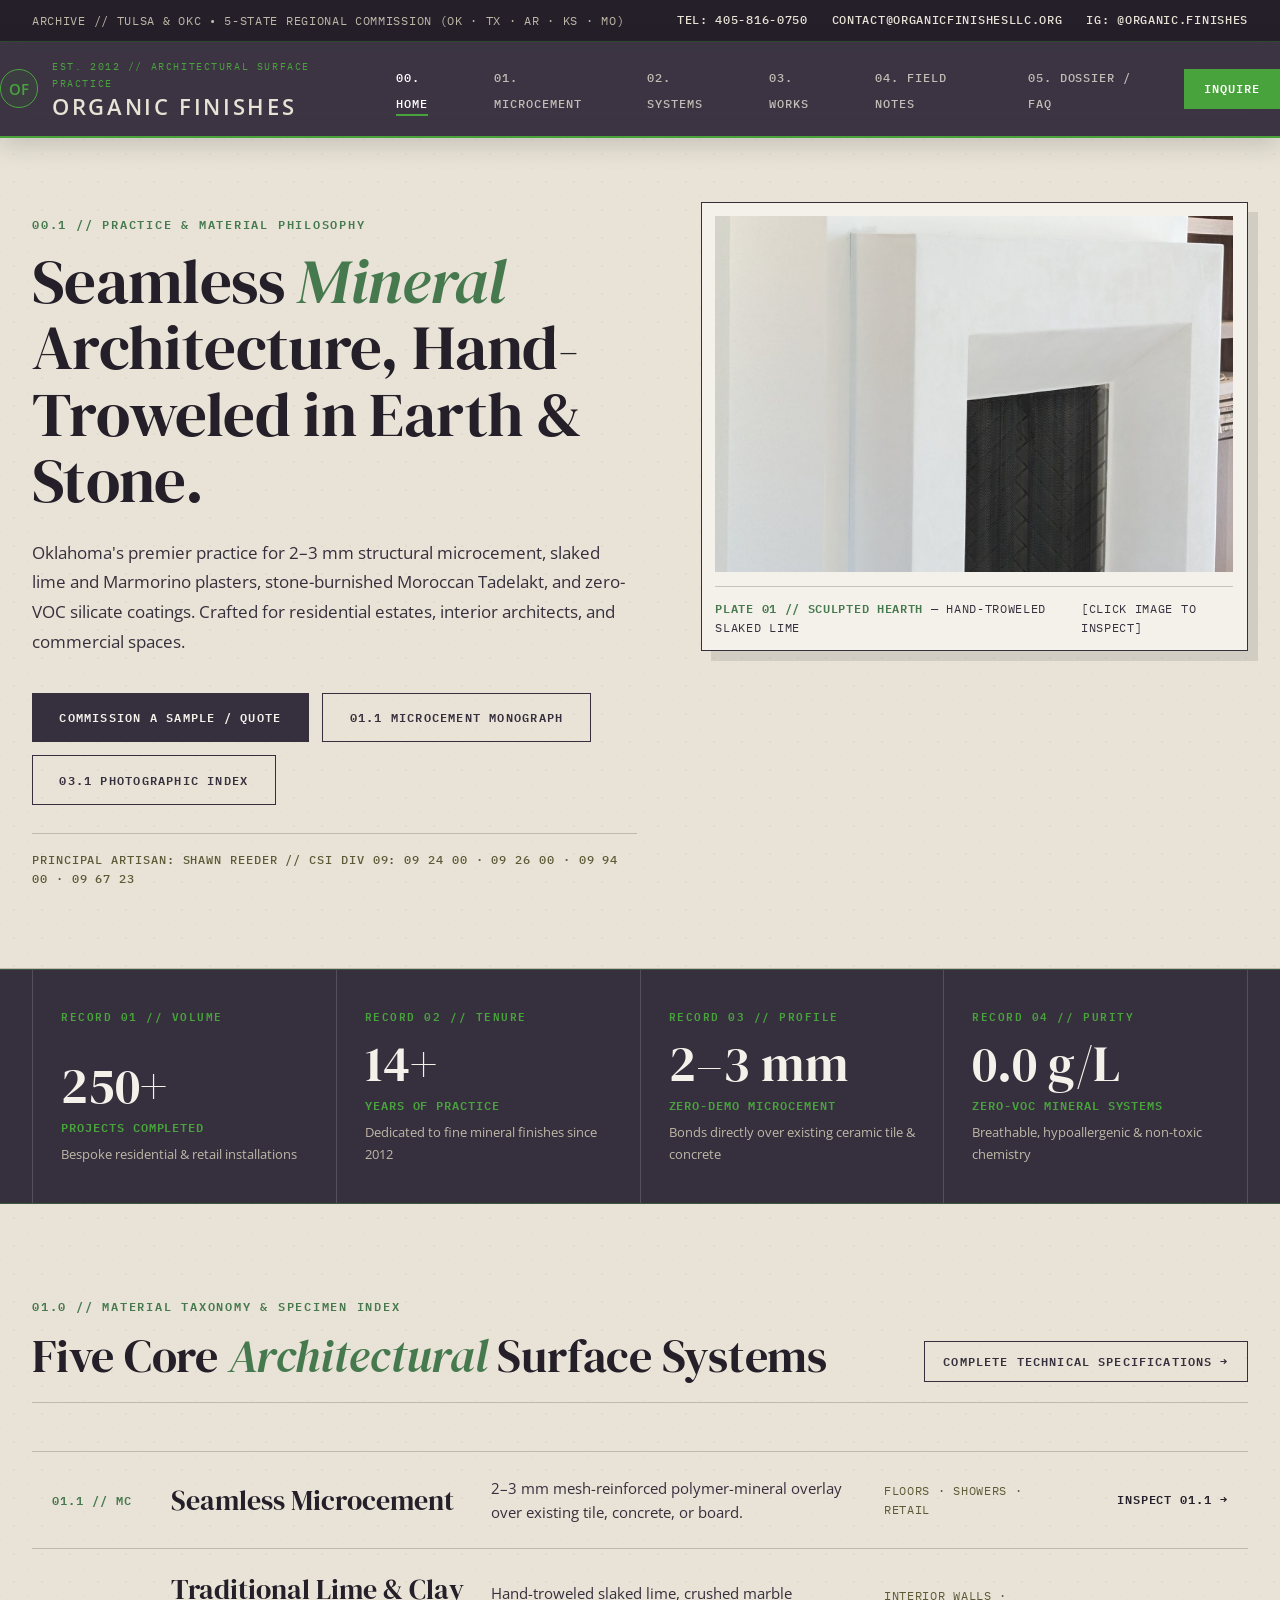
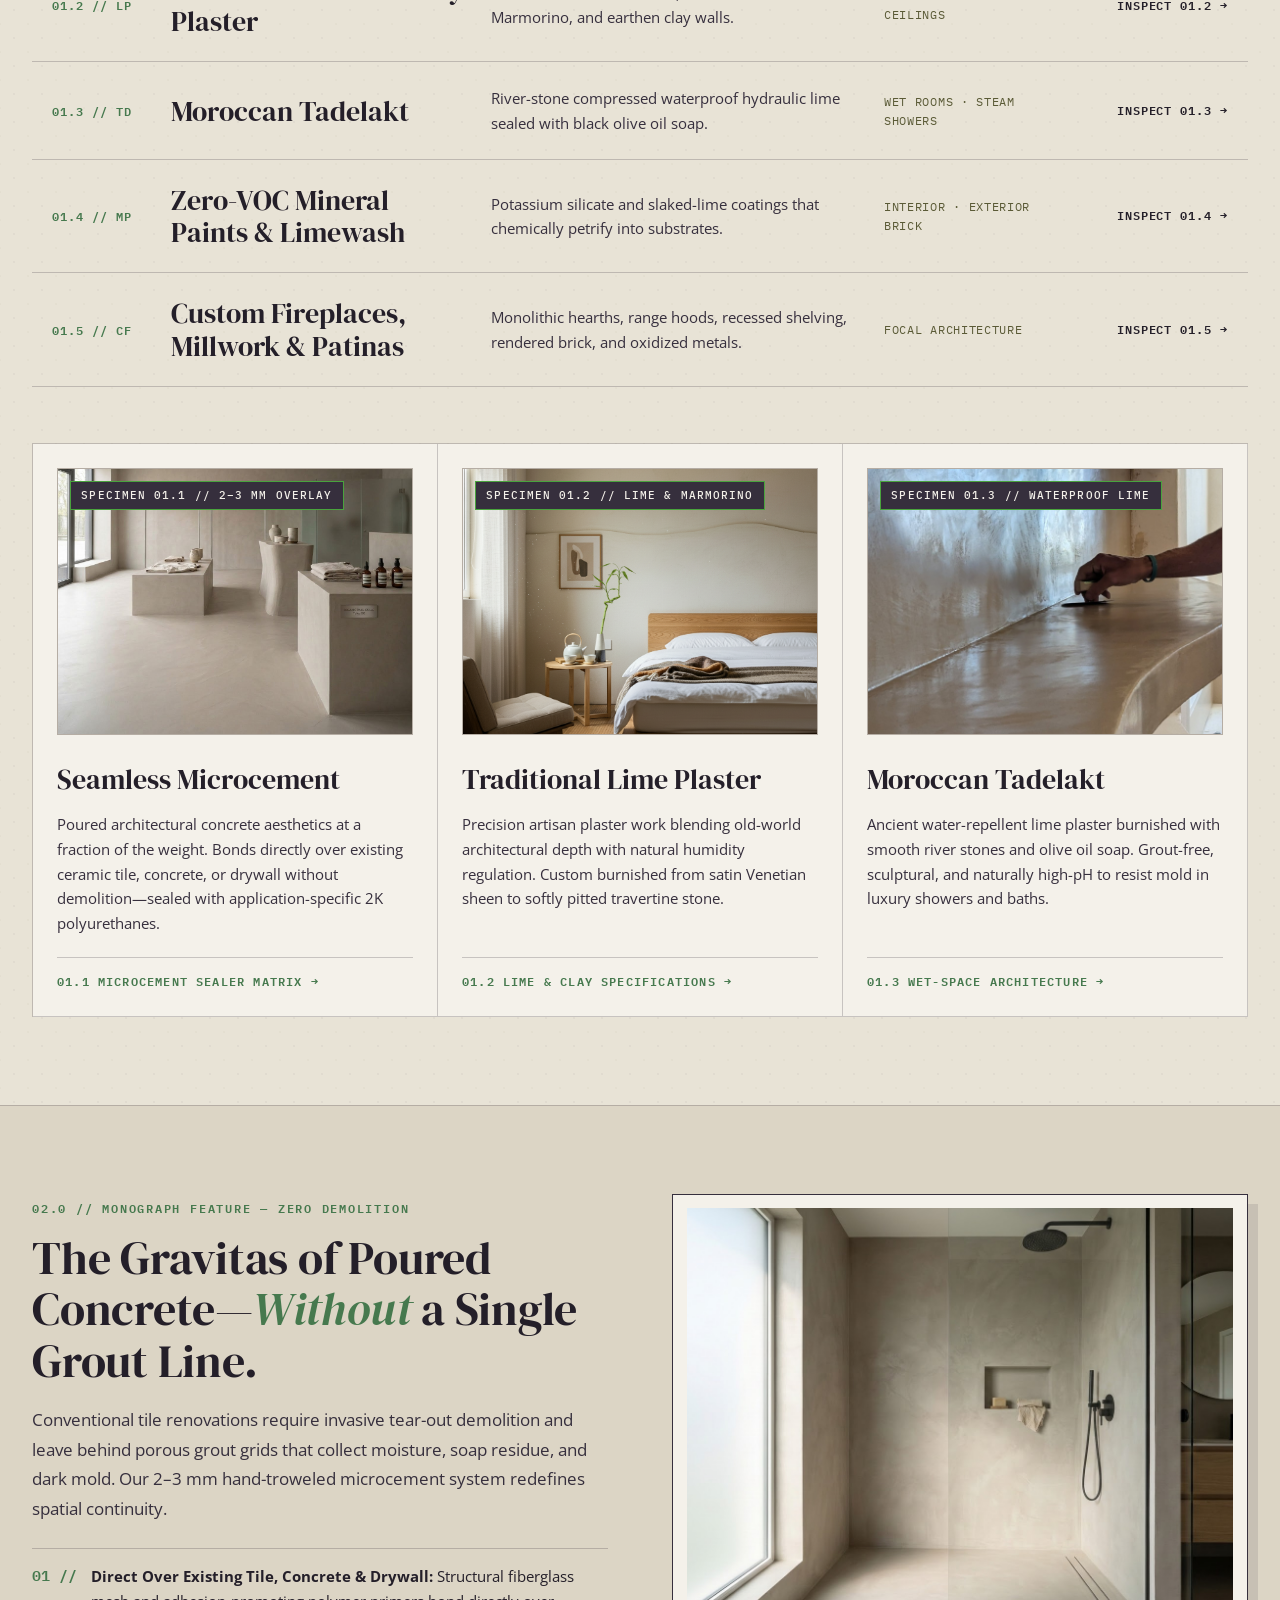
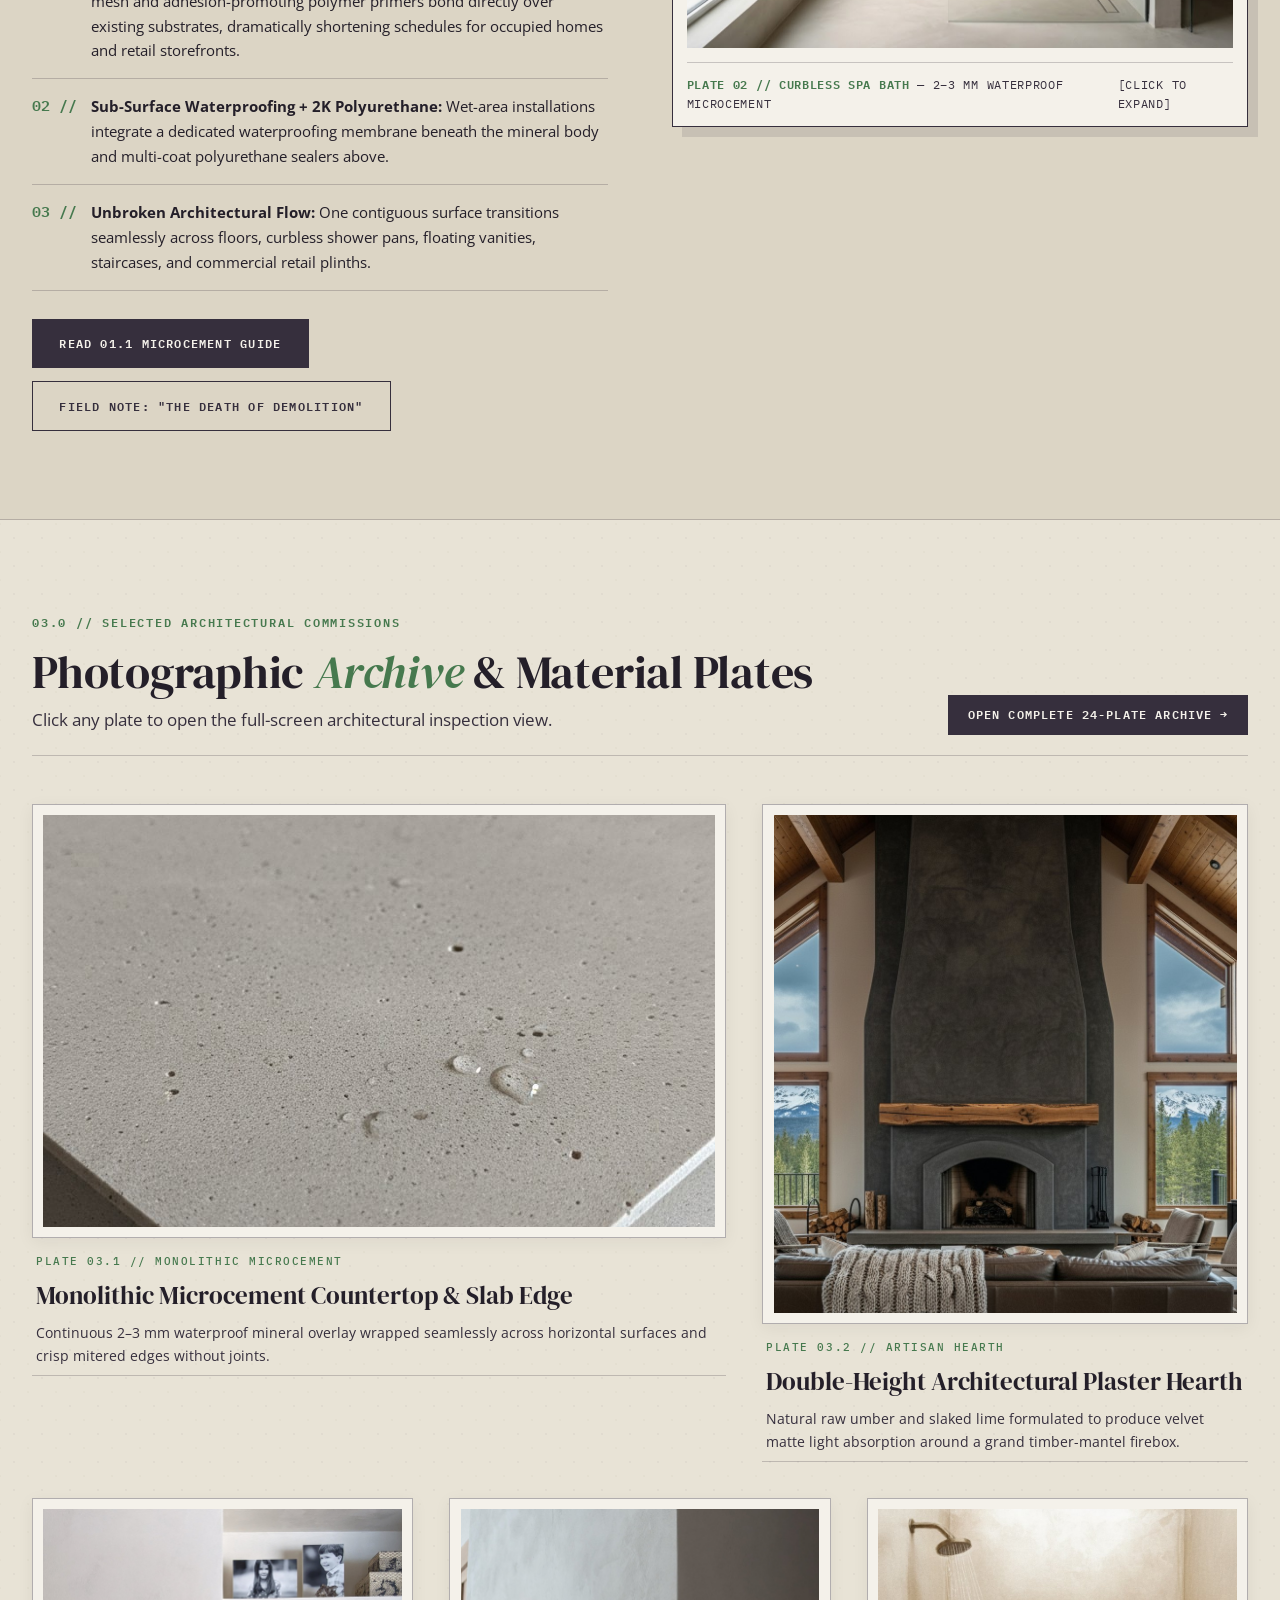
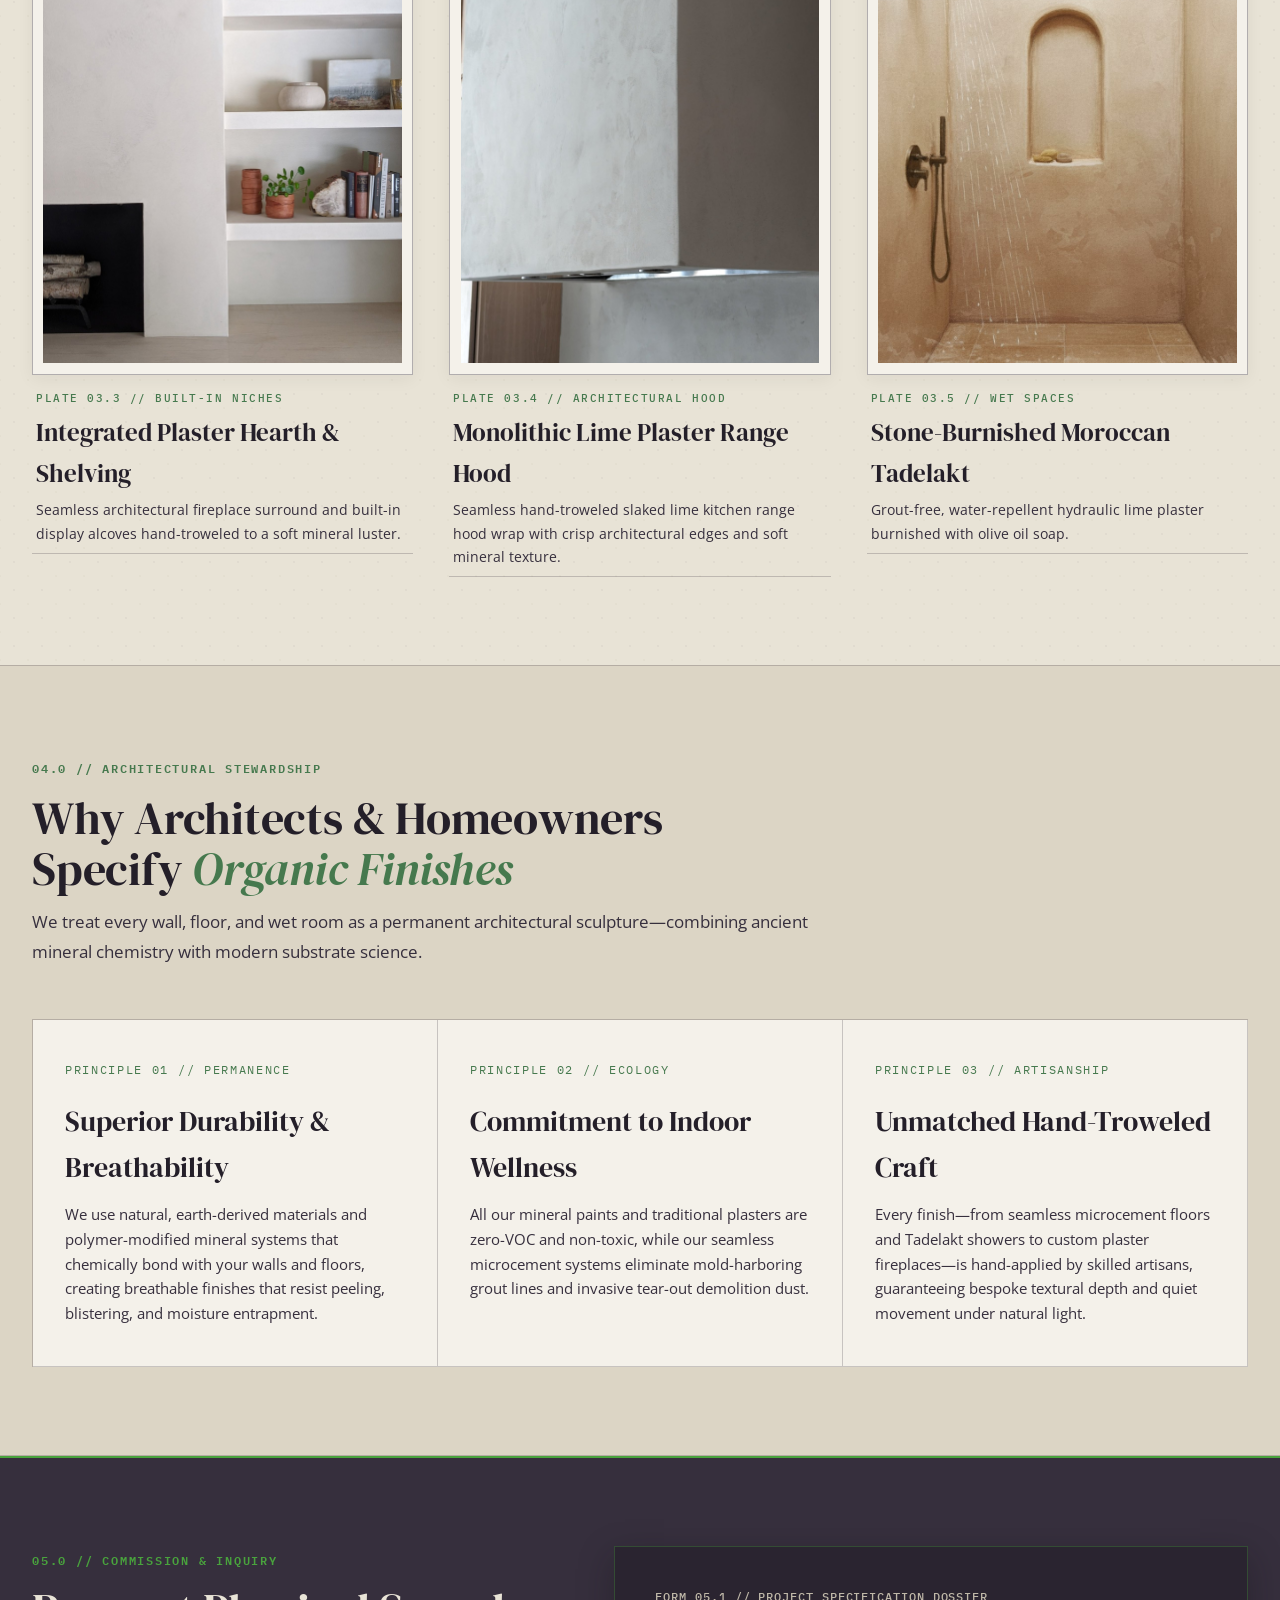
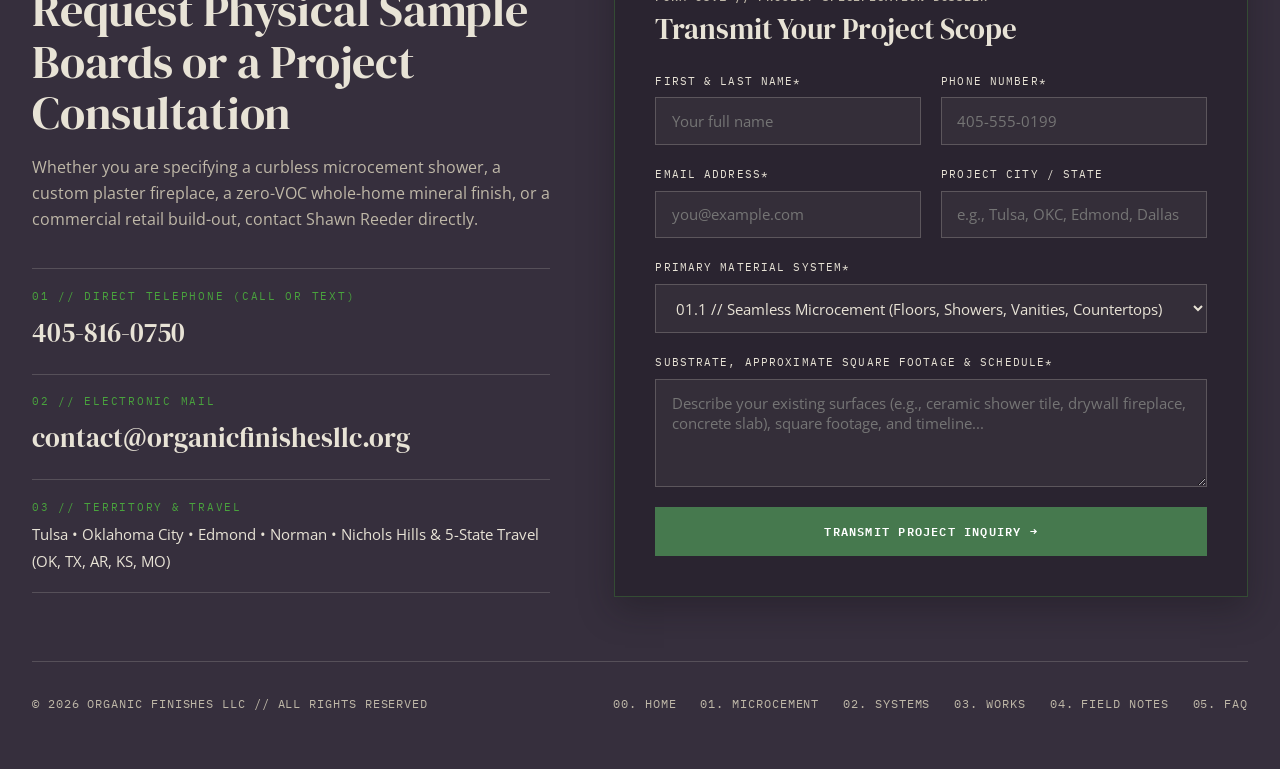
==== index.html @ 573ea09e "Match all microcement and plaster photos accurately to their architectural captions and replace mood" ====
<!DOCTYPE html>
<html lang="en">
<head>
  <meta charset="UTF-8" />
  <meta name="viewport" content="width=device-width, initial-scale=1.0" />
  <title>Microcement, Traditional Plaster &amp; Mineral Paints | Organic Finishes LLC — Oklahoma</title>
  <meta name="description" content="Oklahoma's premier artisan microcement, lime plaster, Tadelakt, and zero-VOC mineral paint installers. Seamless floors, showers, fireplaces &amp; walls in Tulsa &amp; OKC. Call 405-816-0750." />
  <link rel="canonical" href="https://organicfinishesllc.org/" />
  <meta property="og:title" content="Microcement, Traditional Plaster &amp; Mineral Paints | Organic Finishes LLC" />
  <meta property="og:description" content="Seamless 2–3 mm hand-troweled microcement, traditional lime plaster, waterproof Moroccan Tadelakt, and zero-VOC mineral coatings across Oklahoma &amp; the 5-state region." />
  <meta property="og:image" content="https://organicfinishesllc.org/images/mt-fireplace.jpg" />
  <meta property="og:type" content="website" />
  <link rel="stylesheet" href="styles.css" />
  <script type="application/ld+json">
  {
    "@context": "https://schema.org",
    "@type": "HomeAndConstructionBusiness",
    "name": "Organic Finishes LLC",
    "url": "https://organicfinishesllc.org",
    "telephone": "+1-405-816-0750",
    "email": "contact@organicfinishesllc.org",
    "founder": {
      "@type": "Person",
      "name": "Shawn Reeder"
    },
    "foundingDate": "2012",
    "areaServed": ["Oklahoma City", "Tulsa", "Edmond", "Norman", "Nichols Hills", "Oklahoma", "Texas", "Arkansas", "Kansas", "Missouri"],
    "description": "Artisan installers of seamless hand-troweled microcement, traditional lime and clay plaster, Moroccan Tadelakt wet spaces, and zero-VOC mineral paints.",
    "sameAs": [
      "https://www.instagram.com/organic.finishes"
    ]
  }
  </script>
</head>
<body class="mineral-surface">

  <!-- Archival Specimen Metadata Bar -->
  <div class="utility-bar">
    <div class="container utility-bar-inner">
      <div>ARCHIVE // TULSA &amp; OKC • 5-STATE REGIONAL COMMISSION (OK · TX · AR · KS · MO)</div>
      <div class="utility-links">
        <a href="tel:4058160750">TEL: 405-816-0750</a>
        <a href="mailto:contact@organicfinishesllc.org">CONTACT@ORGANICFINISHESLLC.ORG</a>
        <a href="https://www.instagram.com/organic.finishes" target="_blank" rel="noopener">IG: @ORGANIC.FINISHES</a>
      </div>
    </div>
  </div>

  <!-- Editorial Header -->
  <header class="site-header">
    <div class="container header-inner">
      <a href="index.html" class="brand-logo">
        <span class="brand-eyebrow">EST. 2012 // ARCHITECTURAL SURFACE PRACTICE</span>
        <span class="brand-name">ORGANIC FINISHES</span>
      </a>

      <button id="mobile-menu-toggle" class="mobile-menu-btn" aria-expanded="false">Index [+]</button>

      <ul id="primary-nav-menu" class="nav-menu">
        <li><a href="index.html" class="nav-link active">00. Home</a></li>
        <li><a href="microcement.html" class="nav-link">01. Microcement</a></li>
        <li><a href="services.html" class="nav-link">02. Systems</a></li>
        <li><a href="portfolio.html" class="nav-link">03. Works</a></li>
        <li><a href="blog.html" class="nav-link">04. Field Notes</a></li>
        <li><a href="faq.html" class="nav-link">05. Dossier / FAQ</a></li>
      </ul>

      <div class="header-cta">
        <a href="#contact" class="btn btn-primary btn-sm">Inquire</a>
      </div>
    </div>
  </header>

  <main>
    <!-- Hero Section (Quarters / Daniel Blue Editorial Layout) -->
    <section class="hero">
      <div class="container hero-grid">
        <div class="hero-content">
          <div>
            <span class="eyebrow">00.1 // PRACTICE &amp; MATERIAL PHILOSOPHY</span>
            <h1 class="heading-xl">
              Seamless <em>Mineral</em> Architecture, Hand-Troweled in Earth &amp; Stone.
            </h1>
            <p class="lead" style="margin-top: 1.5rem; max-width: 600px;">
              Oklahoma's premier practice for 2–3 mm structural microcement, slaked lime and Marmorino plasters, stone-burnished Moroccan Tadelakt, and zero-VOC silicate coatings. Crafted for residential estates, interior architects, and commercial spaces.
            </p>
          </div>

          <div>
            <div class="hero-actions">
              <a href="#contact" class="btn btn-primary">Commission a Sample / Quote</a>
              <a href="microcement.html" class="btn btn-outline">01.1 Microcement Monograph</a>
              <a href="portfolio.html" class="btn btn-outline">03.1 Photographic Index</a>
            </div>
            <div class="mono-tag" style="margin-top: 1.75rem; padding-top: 1rem; border-top: var(--rule-hairline);">
              PRINCIPAL ARTISAN: SHAWN REEDER // CSI DIV 09: 09 24 00 · 09 26 00 · 09 94 00 · 09 67 23
            </div>
          </div>
        </div>

        <div class="hero-media">
          <img src="images/finished-fireplace.jpg" alt="Floor-to-ceiling sculpted hand-troweled lime plaster fireplace surround by Organic Finishes LLC" class="hero-img-main" />
          <div class="hero-caption-card">
            <span><strong>PLATE 01 // SCULPTED HEARTH</strong> — HAND-TROWELED SLAKED LIME</span>
            <span>[CLICK IMAGE TO INSPECT]</span>
          </div>
        </div>
      </div>
    </section>

    <!-- Archival Metrics Ledger (1px Hairline Grid) -->
    <section class="metrics-bar" aria-label="Studio Ledger">
      <div class="container">
        <div class="metrics-grid">
          <div class="metric-item">
            <span class="metric-index">RECORD 01 // VOLUME</span>
            <div>
              <div class="metric-number">250+</div>
              <div class="metric-label">Projects Completed</div>
              <div class="metric-sub">Bespoke residential &amp; retail installations</div>
            </div>
          </div>
          <div class="metric-item">
            <span class="metric-index">RECORD 02 // TENURE</span>
            <div>
              <div class="metric-number">14+</div>
              <div class="metric-label">Years of Practice</div>
              <div class="metric-sub">Dedicated to fine mineral finishes since 2012</div>
            </div>
          </div>
          <div class="metric-item">
            <span class="metric-index">RECORD 03 // PROFILE</span>
            <div>
              <div class="metric-number">2–3 mm</div>
              <div class="metric-label">Zero-Demo Microcement</div>
              <div class="metric-sub">Bonds directly over existing ceramic tile &amp; concrete</div>
            </div>
          </div>
          <div class="metric-item">
            <span class="metric-index">RECORD 04 // PURITY</span>
            <div>
              <div class="metric-number">0.0 g/L</div>
              <div class="metric-label">Zero-VOC Mineral Systems</div>
              <div class="metric-sub">Breathable, hypoallergenic &amp; non-toxic chemistry</div>
            </div>
          </div>
        </div>
      </div>
    </section>

    <!-- Field Studies Flora Style Specimen Index (01.1 — 01.5) -->
    <section class="section">
      <div class="container">
        <div class="section-header-Row">
          <div>
            <span class="eyebrow">01.0 // MATERIAL TAXONOMY &amp; SPECIMEN INDEX</span>
            <h2 class="heading-lg">Five Core <em>Architectural</em> Surface Systems</h2>
          </div>
          <a href="services.html" class="btn btn-outline btn-sm">Complete Technical Specifications →</a>
        </div>

        <!-- Archival Specimen Ledger Table -->
        <div class="specimen-ledger" style="margin-bottom: 3.5rem;">
          <a href="microcement.html" class="specimen-row">
            <span class="specimen-code">01.1 // MC</span>
            <span class="specimen-title">Seamless Microcement</span>
            <span class="specimen-summary">2–3 mm mesh-reinforced polymer-mineral overlay over existing tile, concrete, or board.</span>
            <span class="specimen-meta">FLOORS · SHOWERS · RETAIL</span>
            <span class="specimen-action">Inspect 01.1 →</span>
          </a>
          <a href="services.html#traditional-plaster" class="specimen-row">
            <span class="specimen-code">01.2 // LP</span>
            <span class="specimen-title">Traditional Lime &amp; Clay Plaster</span>
            <span class="specimen-summary">Hand-troweled slaked lime, crushed marble Marmorino, and earthen clay walls.</span>
            <span class="specimen-meta">INTERIOR WALLS · CEILINGS</span>
            <span class="specimen-action">Inspect 01.2 →</span>
          </a>
          <a href="services.html#tadelakt" class="specimen-row">
            <span class="specimen-code">01.3 // TD</span>
            <span class="specimen-title">Moroccan Tadelakt</span>
            <span class="specimen-summary">River-stone compressed waterproof hydraulic lime sealed with black olive oil soap.</span>
            <span class="specimen-meta">WET ROOMS · STEAM SHOWERS</span>
            <span class="specimen-action">Inspect 01.3 →</span>
          </a>
          <a href="services.html#mineral-paint" class="specimen-row">
            <span class="specimen-code">01.4 // MP</span>
            <span class="specimen-title">Zero-VOC Mineral Paints &amp; Limewash</span>
            <span class="specimen-summary">Potassium silicate and slaked-lime coatings that chemically petrify into substrates.</span>
            <span class="specimen-meta">INTERIOR · EXTERIOR BRICK</span>
            <span class="specimen-action">Inspect 01.4 →</span>
          </a>
          <a href="services.html#custom-surfaces" class="specimen-row">
            <span class="specimen-code">01.5 // CF</span>
            <span class="specimen-title">Custom Fireplaces, Millwork &amp; Patinas</span>
            <span class="specimen-summary">Monolithic hearths, range hoods, recessed shelving, rendered brick, and oxidized metals.</span>
            <span class="specimen-meta">FOCAL ARCHITECTURE</span>
            <span class="specimen-action">Inspect 01.5 →</span>
          </a>
        </div>

        <!-- Visual Specimen Cards in 1px Hairline Grid -->
        <div class="pillars-grid">
          <article class="pillar-card">
            <div class="pillar-img-wrap">
              <span class="pillar-tag">SPECIMEN 01.1 // 2–3 MM OVERLAY</span>
              <img src="images/microcement-hero.png" alt="Seamless hand-troweled microcement floor and wall finish by Organic Finishes LLC" />
            </div>
            <div class="pillar-body">
              <h3>Seamless Microcement</h3>
              <p>Poured architectural concrete aesthetics at a fraction of the weight. Bonds directly over existing ceramic tile, concrete, or drywall without demolition—sealed with application-specific 2K polyurethanes.</p>
              <a href="microcement.html" class="pillar-link">01.1 Microcement Sealer Matrix →</a>
            </div>
          </article>

          <article class="pillar-card">
            <div class="pillar-img-wrap">
              <span class="pillar-tag">SPECIMEN 01.2 // LIME &amp; MARMORINO</span>
              <img src="images/finished-bedroom.png" alt="Traditional hand-troweled lime and Marmorino plaster walls in primary suite" />
            </div>
            <div class="pillar-body">
              <h3>Traditional Lime Plaster</h3>
              <p>Precision artisan plaster work blending old-world architectural depth with natural humidity regulation. Custom burnished from satin Venetian sheen to softly pitted travertine stone.</p>
              <a href="services.html#traditional-plaster" class="pillar-link">01.2 Lime &amp; Clay Specifications →</a>
            </div>
          </article>

          <article class="pillar-card">
            <div class="pillar-img-wrap">
              <span class="pillar-tag">SPECIMEN 01.3 // WATERPROOF LIME</span>
              <img src="images/tadelakt-wall.jpg" alt="Waterproof Moroccan Tadelakt plaster wall for shower and wet room" />
            </div>
            <div class="pillar-body">
              <h3>Moroccan Tadelakt</h3>
              <p>Ancient water-repellent lime plaster burnished with smooth river stones and olive oil soap. Grout-free, sculptural, and naturally high-pH to resist mold in luxury showers and baths.</p>
              <a href="services.html#tadelakt" class="pillar-link">01.3 Wet-Space Architecture →</a>
            </div>
          </article>
        </div>
      </div>
    </section>

    <!-- Microcement Featured Spotlight (Quarters Showroom Editorial Style) -->
    <section class="section section-travertine">
      <div class="container spotlight-grid">
        <div>
          <span class="eyebrow">02.0 // MONOGRAPH FEATURE — ZERO DEMOLITION</span>
          <h2 class="heading-lg">The Gravitas of Poured Concrete—<em>Without</em> a Single Grout Line.</h2>
          <p class="lead" style="margin-top: 1.15rem;">
            Conventional tile renovations require invasive tear-out demolition and leave behind porous grout grids that collect moisture, soap residue, and dark mold. Our 2–3 mm hand-troweled microcement system redefines spatial continuity.
          </p>
          <ul class="check-list">
            <li>
              <span class="check-icon">01 //</span>
              <div><strong>Direct Over Existing Tile, Concrete &amp; Drywall:</strong> Structural fiberglass mesh and adhesion-promoting polymer primers bond directly over existing substrates, dramatically shortening schedules for occupied homes and retail storefronts.</div>
            </li>
            <li>
              <span class="check-icon">02 //</span>
              <div><strong>Sub-Surface Waterproofing + 2K Polyurethane:</strong> Wet-area installations integrate a dedicated waterproofing membrane beneath the mineral body and multi-coat polyurethane sealers above.</div>
            </li>
            <li>
              <span class="check-icon">03 //</span>
              <div><strong>Unbroken Architectural Flow:</strong> One contiguous surface transitions seamlessly across floors, curbless shower pans, floating vanities, staircases, and commercial retail plinths.</div>
            </li>
          </ul>
          <div style="margin-top: 1.75rem; display: flex; flex-wrap: wrap; gap: 0.85rem;">
            <a href="microcement.html" class="btn btn-primary">Read 01.1 Microcement Guide</a>
            <a href="blog.html#death-of-demolition" class="btn btn-outline">Field Note: "The Death of Demolition"</a>
          </div>
        </div>

        <div class="hero-media">
          <img src="images/microcement-wetspace.png" alt="Curbless seamless microcement spa shower and wet room installation" class="hero-img-main hero-img-spotlight" />
          <div class="hero-caption-card">
            <span><strong>PLATE 02 // CURBLESS SPA BATH</strong> — 2–3 MM WATERPROOF MICROCEMENT</span>
            <span>[CLICK TO EXPAND]</span>
          </div>
        </div>
      </div>
    </section>

    <!-- Daniel Blue Style Asymmetric Architectural Lookbook -->
    <section class="section">
      <div class="container">
        <div class="section-header-Row">
          <div>
            <span class="eyebrow">03.0 // SELECTED ARCHITECTURAL COMMISSIONS</span>
            <h2 class="heading-lg">Photographic <em>Archive</em> &amp; Material Plates</h2>
            <p class="lead" style="margin-top: 0.5rem;">Click any plate to open the full-screen architectural inspection view.</p>
          </div>
          <a href="portfolio.html" class="btn btn-primary btn-sm">Open Complete 24-Plate Archive →</a>
        </div>

        <div class="gallery-grid">
          <!-- Span 7 -->
          <article class="gallery-card wide-plate">
            <div class="gallery-img-box">
              <img src="images/microcement-countertop-macro.jpg" alt="Seamless monolithic microcement countertop and architectural edge profile" />
            </div>
            <div class="gallery-caption">
              <div class="gallery-category">PLATE 03.1 // MONOLITHIC MICROCEMENT</div>
              <h3>Monolithic Microcement Countertop &amp; Slab Edge</h3>
              <p>Continuous 2–3 mm waterproof mineral overlay wrapped seamlessly across horizontal surfaces and crisp mitered edges without joints.</p>
            </div>
          </article>

          <!-- Span 5 -->
          <article class="gallery-card">
            <div class="gallery-img-box">
              <img src="images/mt-fireplace.jpg" alt="Double-height artisan stone and plaster hearth surround" />
            </div>
            <div class="gallery-caption">
              <div class="gallery-category">PLATE 03.2 // ARTISAN HEARTH</div>
              <h3>Double-Height Architectural Plaster Hearth</h3>
              <p>Natural raw umber and slaked lime formulated to produce velvet matte light absorption around a grand timber-mantel firebox.</p>
            </div>
          </article>

          <!-- Span 4 -->
          <article class="gallery-card">
            <div class="gallery-img-box">
              <img src="images/fireplace-and-builtin.jpg" alt="Integrated plaster fireplace and built-in alcove shelving" />
            </div>
            <div class="gallery-caption">
              <div class="gallery-category">PLATE 03.3 // BUILT-IN NICHES</div>
              <h3>Integrated Plaster Hearth &amp; Shelving</h3>
              <p>Seamless architectural fireplace surround and built-in display alcoves hand-troweled to a soft mineral luster.</p>
            </div>
          </article>

          <!-- Span 4 -->
          <article class="gallery-card">
            <div class="gallery-img-box">
              <img src="images/plaster-detail-1.jpg" alt="Custom architectural lime plaster kitchen range hood" />
            </div>
            <div class="gallery-caption">
              <div class="gallery-category">PLATE 03.4 // ARCHITECTURAL HOOD</div>
              <h3>Monolithic Lime Plaster Range Hood</h3>
              <p>Seamless hand-troweled slaked lime kitchen range hood wrap with crisp architectural edges and soft mineral texture.</p>
            </div>
          </article>

          <!-- Span 4 -->
          <article class="gallery-card">
            <div class="gallery-img-box">
              <img src="images/tadelakt-detail.jpg" alt="Waterproof stone-burnished Moroccan Tadelakt plaster finish" />
            </div>
            <div class="gallery-caption">
              <div class="gallery-category">PLATE 03.5 // WET SPACES</div>
              <h3>Stone-Burnished Moroccan Tadelakt</h3>
              <p>Grout-free, water-repellent hydraulic lime plaster burnished with olive oil soap.</p>
            </div>
          </article>
        </div>
      </div>
    </section>

    <!-- Studio Philosophy (Why Choose Organic Finishes) -->
    <section class="section section-travertine">
      <div class="container">
        <div class="section-header">
          <span class="eyebrow">04.0 // ARCHITECTURAL STEWARDSHIP</span>
          <h2 class="heading-lg">Why Architects &amp; Homeowners Specify <em>Organic Finishes</em></h2>
          <p class="lead" style="margin-top: 0.75rem;">We treat every wall, floor, and wet room as a permanent architectural sculpture—combining ancient mineral chemistry with modern substrate science.</p>
        </div>

        <div class="features-grid">
          <div class="feature-box">
            <div class="feature-num">PRINCIPLE 01 // PERMANENCE</div>
            <h3>Superior Durability &amp; Breathability</h3>
            <p>We use natural, earth-derived materials and polymer-modified mineral systems that chemically bond with your walls and floors, creating breathable finishes that resist peeling, blistering, and moisture entrapment.</p>
          </div>
          <div class="feature-box">
            <div class="feature-num">PRINCIPLE 02 // ECOLOGY</div>
            <h3>Commitment to Indoor Wellness</h3>
            <p>All our mineral paints and traditional plasters are zero-VOC and non-toxic, while our seamless microcement systems eliminate mold-harboring grout lines and invasive tear-out demolition dust.</p>
          </div>
          <div class="feature-box">
            <div class="feature-num">PRINCIPLE 03 // ARTISANSHIP</div>
            <h3>Unmatched Hand-Troweled Craft</h3>
            <p>Every finish—from seamless microcement floors and Tadelakt showers to custom plaster fireplaces—is hand-applied by skilled artisans, guaranteeing bespoke textural depth and quiet movement under natural light.</p>
          </div>
        </div>
      </div>
    </section>
  </main>

  <!-- Global Contact & Architectural Dossier Footer -->
  <footer id="contact" class="contact-section">
    <div class="container">
      <div class="contact-grid">
        <div>
          <span class="eyebrow" style="color: hsl(35, 50%, 68%);">05.0 // COMMISSION &amp; INQUIRY</span>
          <h2 class="heading-lg">Request Physical Sample Boards or a Project Consultation</h2>
          <p style="margin-top: 1rem; color: var(--text-on-dark-muted); font-size: 0.98rem;">
            Whether you are specifying a curbless microcement shower, a custom plaster fireplace, a zero-VOC whole-home mineral finish, or a commercial retail build-out, contact Shawn Reeder directly.
          </p>

          <ul class="contact-info-list">
            <li>
              <span class="contact-info-label">01 // DIRECT TELEPHONE (CALL OR TEXT)</span>
              <a href="tel:4058160750" class="contact-info-value">405-816-0750</a>
            </li>
            <li>
              <span class="contact-info-label">02 // ELECTRONIC MAIL</span>
              <a href="mailto:contact@organicfinishesllc.org" class="contact-info-value">contact@organicfinishesllc.org</a>
            </li>
            <li>
              <span class="contact-info-label">03 // TERRITORY &amp; TRAVEL</span>
              <span style="color: var(--text-on-dark); font-size: 0.95rem;">Tulsa • Oklahoma City • Edmond • Norman • Nichols Hills &amp; 5-State Travel (OK, TX, AR, KS, MO)</span>
            </li>
          </ul>
        </div>

        <div class="quote-form-card">
          <div class="mono-tag" style="color: var(--text-on-dark-muted); margin-bottom: 0.4rem;">FORM 05.1 // PROJECT SPECIFICATION DOSSIER</div>
          <h3 class="heading-md" style="margin-bottom: 1.5rem;">Transmit Your Project Scope</h3>
          <form id="organic-quote-form" class="form-grid">
            <div class="form-group">
              <label for="q-name" class="form-label">First &amp; Last Name*</label>
              <input type="text" id="q-name" class="form-control" required placeholder="Your full name" />
            </div>
            <div class="form-group">
              <label for="q-phone" class="form-label">Phone Number*</label>
              <input type="tel" id="q-phone" class="form-control" required placeholder="405-555-0199" />
            </div>
            <div class="form-group">
              <label for="q-email" class="form-label">Email Address*</label>
              <input type="email" id="q-email" class="form-control" required placeholder="you@example.com" />
            </div>
            <div class="form-group">
              <label for="q-city" class="form-label">Project City / State</label>
              <input type="text" id="q-city" class="form-control" placeholder="e.g., Tulsa, OKC, Edmond, Dallas" />
            </div>
            <div class="form-group full">
              <label for="q-service" class="form-label">Primary Material System*</label>
              <select id="q-service" class="form-control" required>
                <option value="01.1 Seamless Microcement (Floors, Showers, Vanities)">01.1 // Seamless Microcement (Floors, Showers, Vanities, Countertops)</option>
                <option value="01.1B Commercial / Retail Storefront Microcement">01.1B // Commercial / Retail Storefront Microcement</option>
                <option value="01.2 Traditional Hand-Troweled Lime & Clay Plaster">01.2 // Traditional Hand-Troweled Lime &amp; Clay Plaster</option>
                <option value="01.3 Moroccan Tadelakt (Shower / Wet Space)">01.3 // Moroccan Tadelakt (Shower / Wet Space)</option>
                <option value="01.4 Zero-VOC Mineral Paint / Limewash">01.4 // Zero-VOC Mineral Paint / Limewash</option>
                <option value="01.5 Custom Fireplace Surround / Range Hood / Built-Ins">01.5 // Custom Fireplace Surround / Range Hood / Built-Ins</option>
                <option value="Trade Partner / Sample Board Request">Trade Partner // Architect &amp; Designer Sample Board Request</option>
              </select>
            </div>
            <div class="form-group full">
              <label for="q-message" class="form-label">Substrate, Approximate Square Footage &amp; Schedule*</label>
              <textarea id="q-message" rows="4" class="form-control" required placeholder="Describe your existing surfaces (e.g., ceramic shower tile, drywall fireplace, concrete slab), square footage, and timeline..."></textarea>
            </div>
            <div class="form-group full">
              <button type="submit" class="btn btn-primary" style="width: 100%; background-color: var(--accent-terracotta); border-color: var(--accent-terracotta);">Transmit Project Inquiry →</button>
              <p id="quote-form-status" style="display: none; margin-top: 0.75rem; font-size: 0.85rem; color: hsl(145, 55%, 72%);"></p>
            </div>
          </form>
        </div>
      </div>

      <div class="footer-bottom">
        <div>© 2026 ORGANIC FINISHES LLC // ALL RIGHTS RESERVED</div>
        <div style="display: flex; flex-wrap: wrap; gap: 1.5rem;">
          <a href="index.html">00. Home</a>
          <a href="microcement.html">01. Microcement</a>
          <a href="services.html">02. Systems</a>
          <a href="portfolio.html">03. Works</a>
          <a href="blog.html">04. Field Notes</a>
          <a href="faq.html">05. FAQ</a>
        </div>
      </div>
    </div>
  </footer>

  <script src="app.js"></script>
</body>
</html>
---- styles.css ----
/* ==========================================================================
   ORGANIC FINISHES LLC — BRAND PALETTE & HIGH-CONTRAST MONOGRAPH EDITION
   Developed from the Official Organic Finishes Brand Board:
   #362f3d (Deep Plum-Charcoal) | #49a33d (Botanical Leaf) | #e8e3d6 (Limestone Cream)
   #46794e (Deep Forest Sage)   | #5a5a36 (Moss Olive)
   Typography: DM Serif Display + Open Sans + IBM Plex Mono
   ========================================================================== */
@import url('https://fonts.googleapis.com/css2?family=DM+Serif+Display:ital@0;1&family=IBM+Plex+Mono:wght@400;500;600&family=Open+Sans:ital,wght@0,400;0,500;0,600;0,700;1,400&display=swap');

:root {
  /* Official Organic Finishes Brand Board Palette */
  --brand-plum: #362f3d;
  --brand-plum-deep: #241f29;
  --brand-plum-elevated: #41394a;
  --brand-leaf: #49a33d;
  --brand-cream: #e8e3d6;
  --brand-cream-bright: #f4f1ea;
  --brand-sage: #46794e;
  --brand-sage-dark: #355e3b;
  --brand-olive: #5a5a36;

  /* High-Contrast Semantic Surface & Text Tokens */
  --bg-alabaster: #e8e3d6;          /* Brand board center limestone swatch */
  --bg-travertine: #dcd5c5;         /* Deeper warm mineral stone for section contrast */
  --bg-card: #f4f1ea;               /* Crisp elevated mineral card surface */
  --bg-obsidian: #362f3d;           /* Brand board primary deep plum-charcoal */
  --bg-obsidian-elevated: #2a2430;  /* High-contrast recessed dark card */

  --text-primary: #241f29;          /* Deepened plum-charcoal for razor-sharp readability */
  --text-secondary: #362f3d;        /* Primary brand plum-slate for body copy */
  --text-muted: #5a5a36;            /* Brand moss olive for metadata & captions */
  --text-on-dark: #e8e3d6;          /* Brand limestone cream on dark plum surfaces */
  --text-on-dark-muted: #bfb8a8;    /* Warm muted stone on dark plum */

  /* Brand Botanical & Mineral Accents */
  --accent-terracotta: #46794e;       /* Brand forest sage (#46794e) */
  --accent-terracotta-hover: #49a33d; /* Brand botanical leaf green (#49a33d) */
  --accent-bronze: #5a5a36;           /* Brand moss olive (#5a5a36) */
  --accent-leaf: #49a33d;             /* Brand vibrant leaf (#49a33d) */

  /* High-Contrast Exposed 1px Architectural Hairline Rules */
  --rule-hairline: 1px solid rgba(54, 47, 61, 0.24);
  --rule-dark: 1px solid rgba(232, 227, 214, 0.18);
  --border-sand: rgba(54, 47, 61, 0.24);
  --border-dark: rgba(232, 227, 214, 0.18);

  --radius-sm: 0px;
  --radius-md: 0px;
  --radius-lg: 0px;

  --font-display: 'DM Serif Display', Georgia, serif;
  --font-sans: 'Open Sans', -apple-system, BlinkMacSystemFont, sans-serif;
  --font-mono: 'IBM Plex Mono', monospace;

  --container-max: 1360px;
}

*, *::before, *::after {
  box-sizing: border-box;
  margin: 0;
  padding: 0;
}

html {
  scroll-behavior: smooth;
  font-size: 16px;
  overflow-x: hidden;
  max-width: 100%;
}

body {
  font-family: var(--font-sans);
  background-color: var(--bg-alabaster);
  color: var(--text-primary);
  line-height: 1.65;
  -webkit-font-smoothing: antialiased;
  overflow-x: hidden;
  max-width: 100%;
  width: 100%;
}

/* Tactile Limewash / Archival Paper Grain */
.mineral-surface {
  background-image:
    radial-gradient(rgba(54, 47, 61, 0.045) 1px, transparent 0),
    radial-gradient(rgba(90, 90, 54, 0.03) 1px, transparent 0);
  background-size: 28px 28px;
  background-position: 0 0, 14px 14px;
}

img {
  max-width: 100%;
  height: auto;
  display: block;
}

a {
  color: inherit;
  text-decoration: none;
  transition: color 0.2s ease, opacity 0.2s ease, background-color 0.2s ease;
}

.container {
  max-width: var(--container-max);
  margin: 0 auto;
  padding: 0 2rem;
}

/* ==========================================================================
   1. ARCHIVAL SPECIMEN METADATA BAR (Top Utility Bar — Deep Brand Plum)
   ========================================================================== */
.utility-bar {
  background-color: var(--brand-plum-deep);
  color: var(--text-on-dark-muted);
  font-family: var(--font-mono);
  font-size: 0.72rem;
  letter-spacing: 0.06em;
  text-transform: uppercase;
  padding: 0.65rem 0;
  border-bottom: 1px solid rgba(73, 163, 61, 0.35);
  overflow-wrap: anywhere;
  word-break: break-word;
}

.utility-bar-inner {
  display: flex;
  flex-wrap: wrap;
  justify-content: space-between;
  align-items: center;
  gap: 0.75rem;
  min-width: 0;
  max-width: 100%;
}

.utility-bar a {
  color: var(--brand-cream);
  font-weight: 500;
  border-bottom: 1px solid transparent;
  overflow-wrap: anywhere;
  word-break: break-word;
}

.utility-bar a:hover {
  color: var(--brand-leaf);
  border-bottom-color: var(--brand-leaf);
}

.utility-links {
  display: flex;
  flex-wrap: wrap;
  align-items: center;
  gap: 1.5rem;
  min-width: 0;
  max-width: 100%;
}

/* ==========================================================================
   2. EDITORIAL HEADER & CATALOG NAVIGATION (High-Contrast Brand Plum Header)
   ========================================================================== */
.site-header {
  position: sticky;
  top: 0;
  z-index: 100;
  background-color: rgba(54, 47, 61, 0.97);
  backdrop-filter: blur(12px);
  border-bottom: 2px solid var(--brand-leaf);
  box-shadow: 0 6px 24px rgba(36, 31, 41, 0.18);
}

.header-inner {
  display: flex;
  align-items: center;
  justify-content: space-between;
  padding: 1.1rem 0;
  gap: 1.5rem;
}

.brand-logo {
  display: grid;
  grid-template-columns: auto 1fr;
  column-gap: 0.85rem;
  row-gap: 0.1rem;
  align-items: center;
}

.brand-logo::before {
  content: 'OF';
  grid-row: 1 / span 2;
  display: inline-flex;
  align-items: center;
  justify-content: center;
  width: 2.4rem;
  height: 2.4rem;
  border-radius: 50%;
  border: 1.5px solid var(--brand-leaf);
  color: var(--brand-leaf);
  font-family: var(--font-sans);
  font-size: 0.92rem;
  font-weight: 600;
  letter-spacing: 0.04em;
  flex-shrink: 0;
  background-color: rgba(73, 163, 61, 0.08);
}

.brand-eyebrow {
  grid-column: 2;
  font-family: var(--font-mono);
  font-size: 0.62rem;
  letter-spacing: 0.16em;
  text-transform: uppercase;
  color: var(--brand-leaf);
  display: block;
}

.brand-name {
  grid-column: 2;
  font-family: var(--font-sans);
  font-size: 1.38rem;
  font-weight: 600;
  letter-spacing: 0.12em;
  line-height: 1.1;
  color: var(--brand-cream);
  text-transform: uppercase;
}

.nav-menu {
  display: flex;
  align-items: center;
  gap: 2.25rem;
  list-style: none;
}

.nav-link {
  font-family: var(--font-mono);
  font-size: 0.76rem;
  font-weight: 500;
  letter-spacing: 0.08em;
  text-transform: uppercase;
  color: rgba(232, 227, 214, 0.78);
  padding: 0.35rem 0;
  position: relative;
}

.nav-link::after {
  content: '';
  position: absolute;
  left: 0;
  bottom: 0;
  width: 0;
  height: 2px;
  background-color: var(--brand-leaf);
  transition: width 0.25s ease;
}

.nav-link:hover,
.nav-link.active {
  color: #ffffff;
}

.nav-link:hover::after,
.nav-link.active::after {
  width: 100%;
}

.header-cta {
  display: flex;
  align-items: center;
  gap: 0.75rem;
}

.header-cta .btn-primary {
  background-color: var(--brand-leaf);
  border-color: var(--brand-leaf);
  color: #ffffff;
  font-weight: 600;
}

.header-cta .btn-primary:hover {
  background-color: var(--brand-sage);
  border-color: var(--brand-sage);
  color: #ffffff;
}

.mobile-menu-btn {
  display: none;
  background: rgba(232, 227, 214, 0.06);
  border: 1px solid rgba(232, 227, 214, 0.28);
  padding: 0.45rem 0.85rem;
  font-family: var(--font-mono);
  font-size: 0.75rem;
  text-transform: uppercase;
  letter-spacing: 0.08em;
  color: var(--brand-cream);
  cursor: pointer;
}

/* ==========================================================================
   3. ARCHITECTURAL BUTTONS & TYPOGRAPHY
   ========================================================================== */
.btn {
  display: inline-flex;
  align-items: center;
  justify-content: center;
  gap: 0.6rem;
  padding: 0.85rem 1.65rem;
  font-family: var(--font-mono);
  font-size: 0.76rem;
  font-weight: 600;
  letter-spacing: 0.1em;
  text-transform: uppercase;
  cursor: pointer;
  transition: all 0.22s ease;
  border: 1.5px solid var(--brand-plum);
  text-align: center;
}

.btn-primary {
  background-color: var(--brand-plum);
  color: var(--brand-cream-bright);
  border-color: var(--brand-plum);
}

.btn-primary:hover {
  background-color: var(--brand-sage);
  border-color: var(--brand-sage);
  color: #ffffff;
}

.btn-outline {
  background-color: transparent;
  border-color: var(--brand-plum);
  color: var(--brand-plum);
}

.btn-outline:hover {
  background-color: var(--brand-plum);
  color: var(--brand-cream-bright);
}

.btn-sm {
  padding: 0.6rem 1.15rem;
  font-size: 0.72rem;
}

.eyebrow {
  display: inline-block;
  font-family: var(--font-mono);
  font-size: 0.74rem;
  font-weight: 600;
  letter-spacing: 0.15em;
  text-transform: uppercase;
  color: var(--brand-sage);
  margin-bottom: 0.85rem;
}

.heading-xl {
  font-family: var(--font-display);
  font-size: clamp(2.55rem, 4.9vw, 4.25rem);
  font-weight: 400;
  line-height: 1.06;
  letter-spacing: -0.01em;
  color: var(--brand-plum-deep);
}

.heading-xl em,
.heading-lg em,
.heading-md em {
  font-style: italic;
  font-weight: 400;
  color: var(--brand-sage);
}

.heading-lg {
  font-family: var(--font-display);
  font-size: clamp(2.05rem, 3.6vw, 3.1rem);
  font-weight: 400;
  line-height: 1.12;
  letter-spacing: -0.005em;
}

.heading-md {
  font-family: var(--font-display);
  font-size: clamp(1.45rem, 2.3vw, 2rem);
  font-weight: 400;
  line-height: 1.2;
}

.lead {
  font-size: 1.0625rem;
  color: var(--text-secondary);
  line-height: 1.75;
}

.mono-tag {
  font-family: var(--font-mono);
  font-size: 0.72rem;
  letter-spacing: 0.08em;
  text-transform: uppercase;
  color: var(--brand-olive);
  font-weight: 500;
}

/* ==========================================================================
   4. HERO SECTION (Quarters & Daniel Blue Editorial Framing)
   ========================================================================== */
.hero {
  padding: 4rem 0 4.5rem;
  border-bottom: var(--rule-hairline);
}

.hero-grid {
  display: grid;
  grid-template-columns: 1.05fr 0.95fr;
  gap: 4rem;
  align-items: stretch;
}

.hero-content {
  display: flex;
  flex-direction: column;
  justify-content: space-between;
  padding: 0.5rem 0;
}

.hero-actions {
  display: flex;
  flex-wrap: wrap;
  gap: 0.85rem;
  margin-top: 2.25rem;
}

.hero-media {
  position: relative;
  align-self: start;
  border: 1.5px solid var(--brand-plum);
  padding: 0.85rem;
  background-color: var(--bg-card);
  box-shadow: 10px 10px 0px rgba(54, 47, 61, 0.12);
}

.hero-img-main {
  width: 100%;
  aspect-ratio: 16 / 11;
  height: auto;
  max-height: 520px;
  object-fit: cover;
  object-position: center center;
  cursor: zoom-in;
  transition: filter 0.35s ease;
}

.hero-img-spotlight {
  width: 100%;
  aspect-ratio: 4 / 3;
  height: auto;
  max-height: 440px;
  object-fit: cover;
  object-position: center center;
  cursor: zoom-in;
}

.hero-caption-card {
  margin-top: 0.85rem;
  padding-top: 0.75rem;
  border-top: var(--rule-hairline);
  display: flex;
  justify-content: space-between;
  align-items: baseline;
  gap: 1rem;
  font-family: var(--font-mono);
  font-size: 0.72rem;
  text-transform: uppercase;
  letter-spacing: 0.06em;
  color: var(--text-secondary);
}

.hero-caption-card strong {
  font-weight: 600;
  color: var(--brand-sage);
}

/* ==========================================================================
   5. ARCHIVAL METRICS LEDGER (High-Contrast Brand Plum #362f3d Band)
   ========================================================================== */
.metrics-bar {
  background-color: var(--brand-plum);
  color: var(--brand-cream);
  border-top: 1px solid rgba(73, 163, 61, 0.35);
  border-bottom: 1px solid rgba(73, 163, 61, 0.35);
}

.metrics-grid {
  display: grid;
  grid-template-columns: repeat(4, 1fr);
  border-left: var(--rule-dark);
}

.metric-item {
  padding: 2.35rem 1.75rem;
  border-right: var(--rule-dark);
  display: flex;
  flex-direction: column;
  justify-content: space-between;
}

.metric-index {
  font-family: var(--font-mono);
  font-size: 0.68rem;
  letter-spacing: 0.14em;
  text-transform: uppercase;
  color: var(--brand-leaf);
  margin-bottom: 1rem;
  font-weight: 600;
}

.metric-number {
  font-family: var(--font-display);
  font-size: 3.1rem;
  font-weight: 400;
  line-height: 0.95;
  color: var(--brand-cream-bright);
  margin-bottom: 0.5rem;
}

.metric-label {
  font-family: var(--font-mono);
  font-size: 0.75rem;
  font-weight: 600;
  text-transform: uppercase;
  letter-spacing: 0.08em;
  color: var(--brand-leaf);
}

.metric-sub {
  font-size: 0.84rem;
  color: var(--text-on-dark-muted);
  margin-top: 0.3rem;
}

/* ==========================================================================
   6. INTERACTIVE MATERIAL SPECIMEN LEDGER (Field Studies 01.1 — 01.5 Style)
   ========================================================================== */
.specimen-ledger {
  border-top: var(--rule-hairline);
  border-bottom: var(--rule-hairline);
}

.specimen-row {
  display: grid;
  grid-template-columns: 95px 1.2fr 1.5fr 180px 140px;
  align-items: center;
  gap: 1.5rem;
  padding: 1.5rem 1.25rem;
  border-bottom: var(--rule-hairline);
  transition: background-color 0.22s ease;
  cursor: pointer;
}

.specimen-row:last-child {
  border-bottom: none;
}

.specimen-row:hover {
  background-color: var(--bg-travertine);
}

.specimen-code {
  font-family: var(--font-mono);
  font-size: 0.76rem;
  color: var(--accent-terracotta);
  font-weight: 600;
  letter-spacing: 0.08em;
}

.specimen-title {
  font-family: var(--font-display);
  font-size: 1.75rem;
  font-weight: 500;
  line-height: 1.15;
}

.specimen-summary {
  font-size: 0.92rem;
  color: var(--text-secondary);
}

.specimen-meta {
  font-family: var(--font-mono);
  font-size: 0.72rem;
  text-transform: uppercase;
  letter-spacing: 0.06em;
  color: var(--text-muted);
}

.specimen-action {
  font-family: var(--font-mono);
  font-size: 0.74rem;
  text-transform: uppercase;
  letter-spacing: 0.08em;
  text-align: right;
  color: var(--text-primary);
  font-weight: 600;
}

/* ==========================================================================
   7. SECTIONS & FLUSH ARCHITECTURAL PILLAR GRID
   ========================================================================== */
.section {
  padding: 5.5rem 0;
}

.section-travertine {
  background-color: var(--bg-travertine);
  border-top: var(--rule-hairline);
  border-bottom: var(--rule-hairline);
}

.section-obsidian {
  background-color: var(--bg-obsidian);
  color: var(--text-on-dark);
}

.section-header {
  max-width: 780px;
  margin-bottom: 3.25rem;
}

.section-header-Row {
  display: flex;
  flex-wrap: wrap;
  justify-content: space-between;
  align-items: flex-end;
  gap: 1.5rem;
  margin-bottom: 3rem;
  padding-bottom: 1.25rem;
  border-bottom: var(--rule-hairline);
}

/* Flush 1px Bordered Editorial Grid */
.pillars-grid {
  display: grid;
  grid-template-columns: repeat(auto-fit, minmax(min(100%, 300px), 1fr));
  border-top: var(--rule-hairline);
  border-left: var(--rule-hairline);
}

.pillar-card {
  background-color: var(--bg-card);
  border-right: var(--rule-hairline);
  border-bottom: var(--rule-hairline);
  padding: 1.5rem;
  display: flex;
  flex-direction: column;
  min-width: 0;
  box-sizing: border-box;
  transition: background-color 0.25s ease;
}

.pillar-card:hover {
  background-color: var(--bg-travertine);
}

.pillar-img-wrap {
  position: relative;
  aspect-ratio: 4 / 3;
  height: auto;
  min-height: 0;
  max-height: 320px;
  overflow: hidden;
  background-color: var(--bg-travertine);
  border: var(--rule-hairline);
  margin-bottom: 1.35rem;
}

.pillar-img-wrap img {
  width: 100%;
  height: 100%;
  object-fit: cover;
  object-position: center center;
  cursor: zoom-in;
  transition: transform 0.6s cubic-bezier(0.16, 1, 0.3, 1);
}

.pillar-card:hover .pillar-img-wrap img {
  transform: scale(1.02);
}

.pillar-tag {
  position: absolute;
  top: 0.75rem;
  left: 0.75rem;
  background-color: var(--brand-plum);
  color: var(--brand-cream-bright);
  border: 1px solid var(--brand-leaf);
  font-family: var(--font-mono);
  font-size: 0.68rem;
  font-weight: 500;
  letter-spacing: 0.1em;
  text-transform: uppercase;
  padding: 0.3rem 0.65rem;
}

.pillar-body {
  display: flex;
  flex-direction: column;
  flex-grow: 1;
}

.pillar-body h3 {
  font-family: var(--font-display);
  font-size: 1.75rem;
  font-weight: 400;
  margin-bottom: 0.6rem;
}

.pillar-body p {
  font-size: 0.9375rem;
  color: var(--text-secondary);
  margin-bottom: 1.35rem;
  flex-grow: 1;
}

.pillar-link {
  font-family: var(--font-mono);
  font-size: 0.74rem;
  font-weight: 600;
  letter-spacing: 0.1em;
  text-transform: uppercase;
  color: var(--brand-sage);
  display: inline-flex;
  align-items: center;
  gap: 0.4rem;
  padding-top: 0.85rem;
  border-top: var(--rule-hairline);
}

.pillar-link:hover {
  gap: 0.7rem;
  color: var(--brand-leaf);
}

/* ==========================================================================
   8. ASYMMETRIC "DANIEL BLUE" ARCHITECTURAL GALLERY & LIGHTBOX
   ========================================================================== */
.filter-bar {
  display: flex;
  flex-wrap: wrap;
  gap: 0;
  margin-bottom: 2.5rem;
  border-top: var(--rule-hairline);
  border-left: var(--rule-hairline);
  width: fit-content;
  max-width: 100%;
}

.filter-btn {
  background-color: var(--bg-card);
  border: none;
  border-right: var(--rule-hairline);
  border-bottom: var(--rule-hairline);
  padding: 0.7rem 1.35rem;
  font-family: var(--font-mono);
  font-size: 0.74rem;
  font-weight: 500;
  letter-spacing: 0.08em;
  text-transform: uppercase;
  color: var(--text-secondary);
  cursor: pointer;
  transition: all 0.2s ease;
}

.filter-btn:hover,
.filter-btn.active {
  background-color: var(--brand-plum);
  color: var(--brand-cream-bright);
  box-shadow: inset 0 -2px 0 var(--brand-leaf);
}

.gallery-grid {
  display: grid;
  grid-template-columns: repeat(12, 1fr);
  gap: 2.25rem;
  align-items: start;
}

/* Editorial asymmetric spanning like Daniel Blue / Quarters lookbooks */
.gallery-card {
  grid-column: span 4;
  background-color: transparent;
  display: flex;
  flex-direction: column;
}

.gallery-card:nth-child(5n + 1) {
  grid-column: span 7;
}

.gallery-card:nth-child(5n + 2) {
  grid-column: span 5;
}

.gallery-img-box {
  position: relative;
  aspect-ratio: 4 / 5;
  height: auto;
  max-height: 520px;
  overflow: hidden;
  border: 1px solid rgba(54, 47, 61, 0.35);
  padding: 0.65rem;
  background-color: var(--bg-card);
  box-shadow: 0 4px 16px rgba(36, 31, 41, 0.06);
}

.gallery-card.wide-plate .gallery-img-box,
.gallery-card:nth-child(5n + 1) .gallery-img-box {
  aspect-ratio: 16 / 10;
  max-height: 460px;
}

.gallery-card.tall-plate .gallery-img-box {
  aspect-ratio: 3 / 4;
  max-height: 540px;
}

.gallery-img-box img {
  width: 100%;
  height: 100%;
  object-fit: cover;
  object-position: center center;
  cursor: zoom-in;
  transition: transform 0.65s cubic-bezier(0.16, 1, 0.3, 1);
}

.gallery-card:hover .gallery-img-box img {
  transform: scale(1.018);
}

.gallery-caption {
  padding: 0.95rem 0.25rem 0.5rem;
  border-bottom: var(--rule-hairline);
}

.gallery-category {
  font-family: var(--font-mono);
  font-size: 0.68rem;
  font-weight: 500;
  text-transform: uppercase;
  letter-spacing: 0.14em;
  color: var(--accent-terracotta);
  margin-bottom: 0.25rem;
}

.gallery-caption h3 {
  font-family: var(--font-display);
  font-size: 1.55rem;
  font-weight: 500;
  margin-bottom: 0.3rem;
}

.gallery-caption p {
  font-size: 0.875rem;
  color: var(--text-secondary);
}

/* Full-Screen Architectural Lightbox Modal */
.lightbox-backdrop {
  position: fixed;
  inset: 0;
  z-index: 999;
  background-color: rgba(18, 15, 13, 0.94);
  backdrop-filter: blur(8px);
  display: none;
  flex-direction: column;
  align-items: center;
  justify-content: center;
  padding: 2rem;
}

.lightbox-backdrop.open {
  display: flex;
}

.lightbox-close {
  position: absolute;
  top: 1.5rem;
  right: 2rem;
  background: none;
  border: 1px solid rgba(247, 243, 237, 0.35);
  color: var(--text-on-dark);
  font-family: var(--font-mono);
  font-size: 0.75rem;
  letter-spacing: 0.12em;
  text-transform: uppercase;
  padding: 0.55rem 1.1rem;
  cursor: pointer;
}

.lightbox-close:focus-visible {
  outline: 2px solid var(--text-on-dark);
  outline-offset: 2px;
}

.lightbox-img {
  max-width: 90vw;
  max-height: 78vh;
  object-fit: contain;
  border: 1px solid rgba(247, 243, 237, 0.22);
}

.lightbox-caption {
  margin-top: 1.15rem;
  font-family: var(--font-mono);
  font-size: 0.78rem;
  letter-spacing: 0.08em;
  text-transform: uppercase;
  color: var(--text-on-dark);
  text-align: center;
  max-width: 720px;
}

/* ==========================================================================
   9. SPLIT SPOTLIGHT, TABLES, FEATURES & ACCORDIONS
   ========================================================================== */
.spotlight-grid {
  display: grid;
  grid-template-columns: 1fr 1fr;
  gap: 4rem;
  align-items: center;
}

.hero-img-spotlight {
  height: 480px;
}

.check-list {
  list-style: none;
  margin: 1.5rem 0;
  border-top: var(--rule-hairline);
}

.check-list li {
  display: flex;
  align-items: flex-start;
  gap: 0.85rem;
  font-size: 0.9375rem;
  padding: 0.95rem 0;
  border-bottom: var(--rule-hairline);
}

.check-icon {
  font-family: var(--font-mono);
  color: var(--accent-terracotta);
  font-weight: 600;
  flex-shrink: 0;
}

.table-wrap {
  overflow-x: auto;
  border: var(--rule-hairline);
  background-color: var(--bg-card);
}

.spec-table {
  width: 100%;
  border-collapse: collapse;
  text-align: left;
  font-size: 0.92rem;
}

.spec-table th {
  background-color: var(--bg-obsidian);
  color: var(--text-on-dark);
  font-family: var(--font-mono);
  font-weight: 500;
  padding: 1rem 1.25rem;
  font-size: 0.72rem;
  letter-spacing: 0.1em;
  text-transform: uppercase;
}

.spec-table td {
  padding: 1.15rem 1.25rem;
  border-bottom: var(--rule-hairline);
  color: var(--text-secondary);
  vertical-align: top;
}

.spec-table tr:last-child td {
  border-bottom: none;
}

.spec-table td:first-child {
  font-family: var(--font-display);
  font-size: 1.25rem;
  font-weight: 600;
  color: var(--text-primary);
}

.features-grid {
  display: grid;
  grid-template-columns: repeat(3, 1fr);
  border-top: var(--rule-hairline);
  border-left: var(--rule-hairline);
}

.feature-box {
  padding: 2.5rem 2rem;
  background-color: var(--bg-card);
  border-right: var(--rule-hairline);
  border-bottom: var(--rule-hairline);
}

.feature-num {
  font-family: var(--font-mono);
  font-size: 0.75rem;
  letter-spacing: 0.14em;
  color: var(--accent-terracotta);
  margin-bottom: 1.15rem;
}

.feature-box h3 {
  font-family: var(--font-display);
  font-size: 1.75rem;
  font-weight: 500;
  margin-bottom: 0.75rem;
}

.feature-box p {
  font-size: 0.9375rem;
  color: var(--text-secondary);
}

/* FAQ Accordion */
.faq-list {
  max-width: 960px;
  border-top: var(--rule-hairline);
}

.faq-item {
  background-color: transparent;
  border-bottom: var(--rule-hairline);
}

.faq-question {
  width: 100%;
  text-align: left;
  background: none;
  border: none;
  padding: 1.5rem 0.5rem;
  font-family: var(--font-display);
  font-size: 1.6rem;
  font-weight: 500;
  color: var(--text-primary);
  display: flex;
  justify-content: space-between;
  align-items: center;
  gap: 1rem;
  cursor: pointer;
}

.faq-toggle {
  font-family: var(--font-mono);
  font-size: 1.1rem;
  color: var(--accent-terracotta);
  transition: transform 0.2s ease;
}

.faq-item.open .faq-toggle {
  transform: rotate(45deg);
}

.faq-answer {
  padding: 0 0.5rem 1.65rem;
  font-size: 0.98rem;
  color: var(--text-secondary);
  display: none;
  max-width: 820px;
}

.faq-item.open .faq-answer {
  display: block;
}

/* Blog Articles */
.blog-grid {
  display: grid;
  grid-template-columns: repeat(auto-fill, minmax(min(100%, 300px), 1fr));
  border-top: var(--rule-hairline);
  border-left: var(--rule-hairline);
}

.article-body {
  max-width: 920px;
  background-color: var(--bg-card);
  border: var(--rule-hairline);
  padding: 3.5rem;
}

.article-hero-img {
  width: 100%;
  max-height: 440px;
  object-fit: cover;
  margin: 1.75rem 0;
}

.article-body h2, .article-body h3 {
  font-family: var(--font-display);
  margin-top: 2.25rem;
  margin-bottom: 0.85rem;
}

.article-body p {
  margin-bottom: 1.2rem;
  color: var(--text-secondary);
}

.article-body blockquote {
  border-left: 2px solid var(--accent-terracotta);
  padding-left: 1.5rem;
  font-family: var(--font-display);
  font-size: 1.65rem;
  font-style: italic;
  color: var(--text-primary);
  margin: 2rem 0;
}

/* ==========================================================================
   10. CONTACT & ARCHITECTURAL DOSSIER FOOTER
   ========================================================================== */
.contact-section {
  background-color: var(--bg-obsidian);
  color: var(--text-on-dark);
  padding: 5.5rem 0 3.5rem;
  border-top: 2px solid var(--brand-leaf);
  overflow-x: hidden;
  max-width: 100%;
}

.contact-section .eyebrow {
  color: var(--brand-leaf) !important;
}

.contact-grid {
  display: grid;
  grid-template-columns: 0.9fr 1.1fr;
  gap: 4rem;
  min-width: 0;
  max-width: 100%;
}

.contact-grid > * {
  min-width: 0;
  max-width: 100%;
}

.contact-info-list {
  list-style: none;
  margin-top: 2.25rem;
  border-top: var(--rule-dark);
  min-width: 0;
  max-width: 100%;
}

.contact-info-list li {
  padding: 1.15rem 0;
  border-bottom: var(--rule-dark);
  min-width: 0;
  max-width: 100%;
}

.contact-info-label {
  font-family: var(--font-mono);
  font-size: 0.68rem;
  text-transform: uppercase;
  letter-spacing: 0.16em;
  color: var(--brand-leaf);
  display: block;
  margin-bottom: 0.3rem;
}

.contact-info-value {
  font-family: var(--font-display);
  font-size: 1.7rem;
  font-weight: 400;
  color: var(--text-on-dark);
  display: inline-block;
  max-width: 100%;
  word-break: break-word;
  overflow-wrap: anywhere;
}

.contact-info-value:hover {
  color: var(--brand-leaf);
}

.quote-form-card {
  background-color: var(--bg-obsidian-elevated);
  border: 1px solid rgba(73, 163, 61, 0.32);
  padding: 2.5rem;
  min-width: 0;
  max-width: 100%;
  box-sizing: border-box;
  box-shadow: 0 12px 32px rgba(20, 17, 23, 0.35);
}

.quote-form-card .btn-primary {
  background-color: var(--brand-leaf);
  border-color: var(--brand-leaf);
  color: #ffffff;
}

.quote-form-card .btn-primary:hover {
  background-color: var(--brand-sage);
  border-color: var(--brand-sage);
  color: #ffffff;
}

.form-grid {
  display: grid;
  grid-template-columns: 1fr 1fr;
  gap: 1.25rem;
  min-width: 0;
  max-width: 100%;
}

.form-grid > * {
  min-width: 0;
  max-width: 100%;
}

.form-group {
  display: flex;
  flex-direction: column;
  gap: 0.45rem;
  min-width: 0;
  max-width: 100%;
}

.form-group.full {
  grid-column: 1 / -1;
}

.form-label {
  font-family: var(--font-mono);
  font-size: 0.7rem;
  text-transform: uppercase;
  letter-spacing: 0.1em;
  color: var(--brand-cream);
}

.form-control {
  background-color: rgba(232, 227, 214, 0.05);
  border: 1px solid rgba(232, 227, 214, 0.22);
  padding: 0.8rem 0.95rem;
  color: var(--text-on-dark);
  font-family: var(--font-sans);
  font-size: 0.9375rem;
  transition: border-color 0.2s ease, background-color 0.2s ease;
  width: 100%;
  max-width: 100%;
  min-width: 0;
  box-sizing: border-box;
}

select.form-control {
  text-overflow: ellipsis;
  white-space: nowrap;
  overflow: hidden;
  max-width: 100%;
}

.form-control:focus {
  outline: none;
  border-color: var(--brand-leaf);
  background-color: rgba(232, 227, 214, 0.09);
}

.form-control option {
  background-color: var(--bg-obsidian);
  color: var(--text-on-dark);
}

/* Form Dossier Result Panel */
.inquiry-result-panel {
  margin-top: 1.25rem;
  padding: 1.25rem;
  border: 1px solid var(--brand-leaf);
  background-color: rgba(73, 163, 61, 0.08);
  display: none;
}

.inquiry-result-panel.visible {
  display: block;
}

.inquiry-summary-box {
  margin: 0.85rem 0;
  padding: 0.85rem;
  background-color: rgba(20, 17, 23, 0.55);
  border: var(--rule-dark);
  font-family: var(--font-mono);
  font-size: 0.74rem;
  line-height: 1.55;
  color: var(--text-on-dark);
  white-space: pre-wrap;
  word-break: break-word;
}

.inquiry-fallback-actions {
  display: flex;
  flex-wrap: wrap;
  gap: 0.65rem;
  margin-top: 0.85rem;
}

.footer-bottom {
  margin-top: 4rem;
  padding-top: 2rem;
  border-top: var(--rule-dark);
  display: flex;
  flex-wrap: wrap;
  justify-content: space-between;
  align-items: center;
  gap: 1rem;
  font-family: var(--font-mono);
  font-size: 0.72rem;
  letter-spacing: 0.08em;
  text-transform: uppercase;
  color: var(--text-on-dark-muted);
  word-break: break-word;
  overflow-wrap: anywhere;
  max-width: 100%;
}

/* ==========================================================================
   11. RESPONSIVE BREAKPOINTS
   ========================================================================== */
@media (max-width: 1024px) {
  .hero-grid,
  .spotlight-grid,
  .contact-grid {
    grid-template-columns: 1fr;
    gap: 2.5rem;
  }

  .hero-grid > *,
  .spotlight-grid > *,
  .contact-grid > *,
  .metrics-grid > *,
  .features-grid > * {
    min-width: 0;
    max-width: 100%;
  }

  .metrics-grid {
    grid-template-columns: repeat(2, 1fr);
  }

  .features-grid {
    grid-template-columns: 1fr;
  }

  .specimen-row {
    grid-template-columns: 75px 1fr;
    gap: 0.65rem;
  }

  .specimen-summary,
  .specimen-meta,
  .specimen-action {
    grid-column: 2 / -1;
    text-align: left;
  }

  .gallery-card,
  .gallery-card:nth-child(5n + 1),
  .gallery-card:nth-child(5n + 2) {
    grid-column: span 6;
  }
}

@media (max-width: 768px) {
  .container {
    padding: 0 1.15rem;
  }

  .header-inner {
    padding: 0.85rem 0;
    gap: 0.65rem;
  }

  .brand-logo::before {
    width: 2rem;
    height: 2rem;
    font-size: 0.78rem;
  }

  .brand-eyebrow {
    font-size: 0.56rem;
    letter-spacing: 0.12em;
  }

  .brand-name {
    font-size: 1.15rem;
    letter-spacing: 0.08em;
  }

  .mobile-menu-btn {
    display: inline-block;
    padding: 0.45rem 0.7rem;
    font-size: 0.7rem;
    flex-shrink: 0;
  }

  .header-cta .btn-sm {
    padding: 0.45rem 0.75rem;
    font-size: 0.68rem;
  }

  .nav-menu {
    display: none;
    position: absolute;
    top: 100%;
    left: 0;
    right: 0;
    background-color: var(--brand-plum-deep);
    border-bottom: 2px solid var(--brand-leaf);
    flex-direction: column;
    padding: 1.5rem 1.25rem;
    gap: 1rem;
    align-items: flex-start;
  }

  .nav-menu.open {
    display: flex;
  }

  /* Mobile image aspect ratios (un-zoomed & backed off) */
  .hero-img-main,
  .hero-img-spotlight {
    aspect-ratio: 4 / 3;
    height: auto;
    max-height: 320px;
  }

  .pillar-img-wrap {
    aspect-ratio: 4 / 3;
    height: auto;
    max-height: 260px;
  }

  .gallery-img-box {
    aspect-ratio: 4 / 5;
    height: auto;
    max-height: 440px;
  }

  .gallery-card.wide-plate .gallery-img-box,
  .gallery-card:nth-child(5n + 1) .gallery-img-box {
    aspect-ratio: 16 / 10;
    max-height: 280px;
  }

  .article-hero-img {
    aspect-ratio: 16 / 10;
    height: auto;
    max-height: 280px;
  }

  .gallery-grid,
  .pillars-grid,
  .blog-grid {
    grid-template-columns: minmax(0, 1fr);
    gap: 2rem;
  }

  .gallery-card,
  .gallery-card:nth-child(5n + 1),
  .gallery-card:nth-child(5n + 2) {
    grid-column: 1 / -1;
    max-width: 100%;
  }

  .contact-section {
    padding: 3.75rem 0 2.5rem;
  }

  .contact-info-value {
    font-size: 1.25rem;
    line-height: 1.35;
  }

  .form-grid {
    grid-template-columns: 1fr;
  }

  .article-body,
  .quote-form-card {
    padding: 1.25rem;
  }

  .pillar-card {
    padding: 1.25rem 1rem;
  }

  .footer-bottom {
    flex-direction: column;
    align-items: flex-start;
    gap: 1.25rem;
    font-size: 0.68rem;
  }
}

@media (max-width: 420px) {
  .pillar-card {
    padding: 1rem 0.75rem;
  }

  .pillar-tag {
    font-size: 0.6rem;
    letter-spacing: 0.06em;
    padding: 0.25rem 0.5rem;
  }

  .brand-logo {
    column-gap: 0.5rem;
  }

  .brand-logo::before {
    width: 1.75rem;
    height: 1.75rem;
    font-size: 0.68rem;
  }

  .brand-eyebrow {
    display: none;
  }

  .brand-name {
    font-size: 0.92rem;
    letter-spacing: 0.05em;
  }

  .header-inner {
    gap: 0.35rem;
  }

  .metrics-grid {
    grid-template-columns: 1fr;
  }

  .contact-info-value {
    font-size: 1.05rem;
    line-height: 1.3;
  }

  .quote-form-card {
    padding: 1rem;
  }
}

@media (max-width: 360px) {
  .container {
    padding: 0 0.75rem;
  }

  .brand-logo::before {
    display: none;
  }

  .brand-name {
    font-size: 0.88rem;
    letter-spacing: 0.04em;
  }

  .pillar-tag {
    font-size: 0.58rem;
    letter-spacing: 0.04em;
    padding: 0.2rem 0.4rem;
  }
}
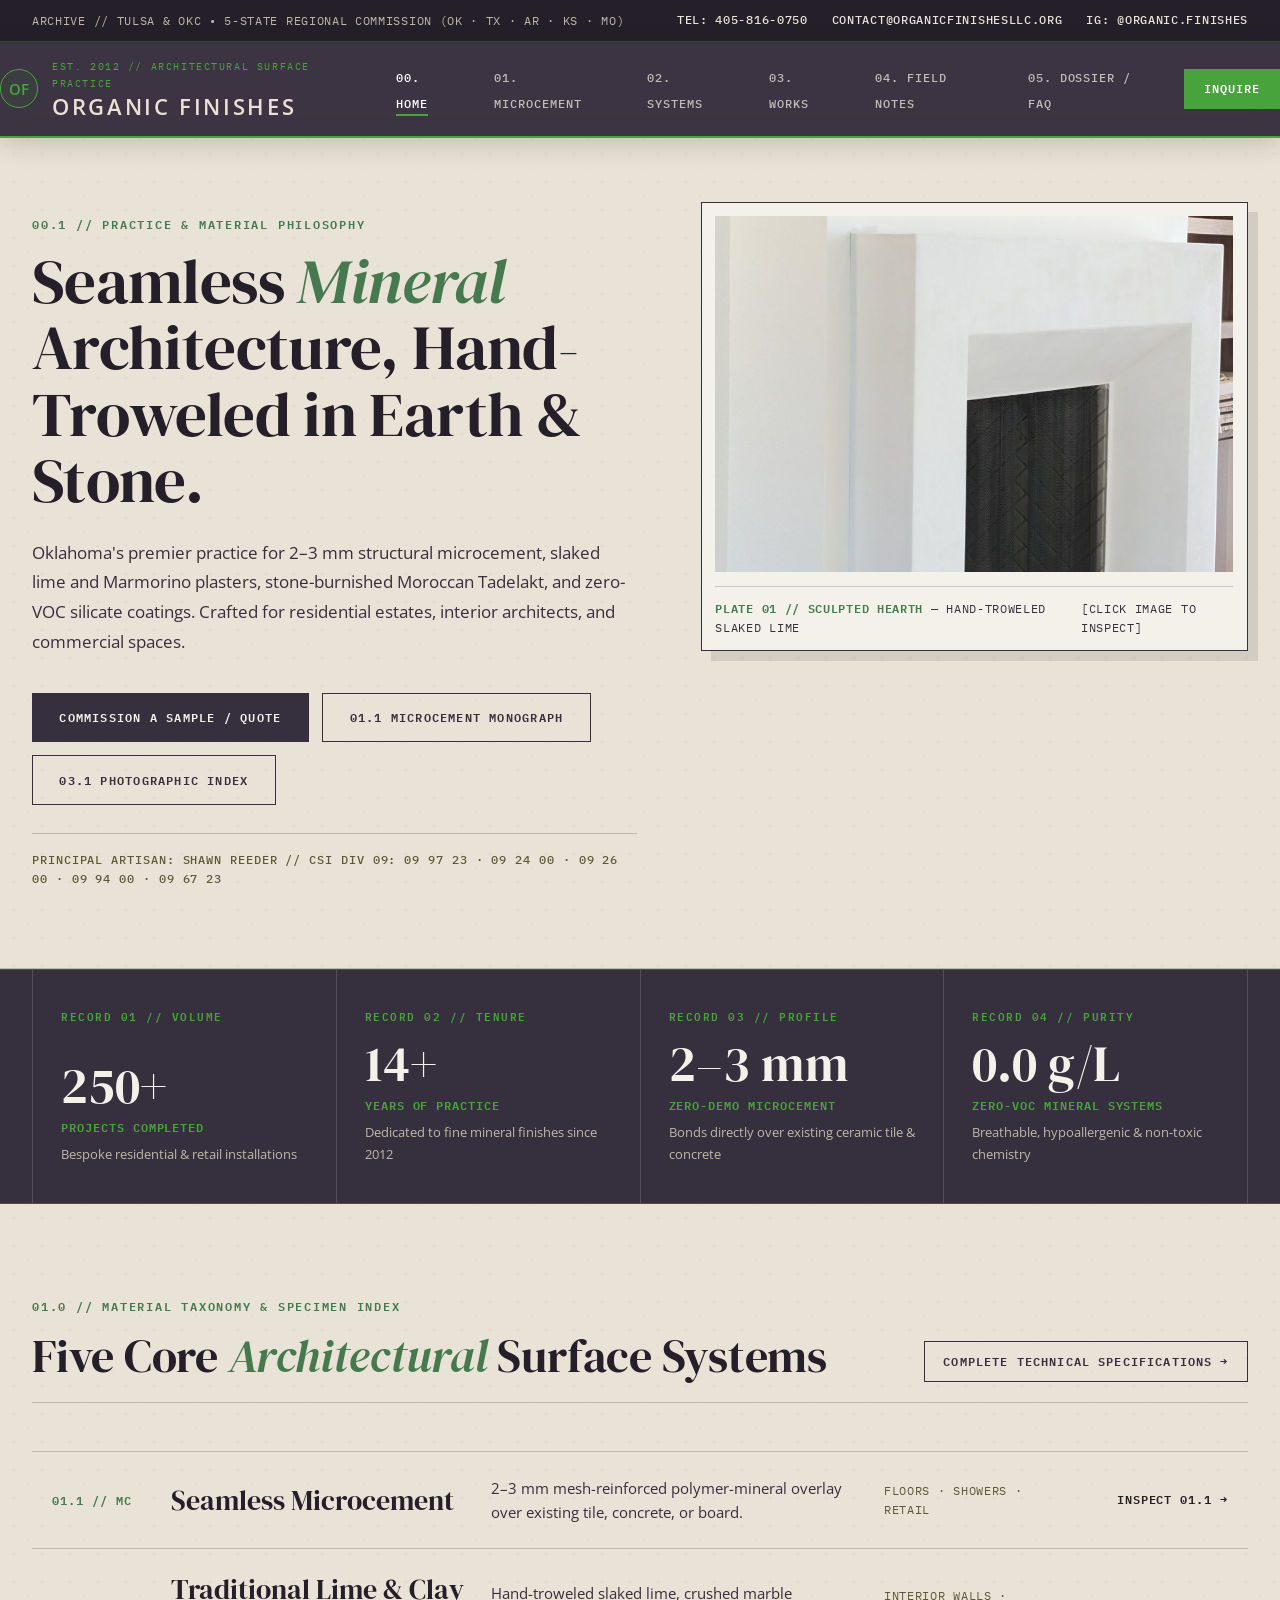
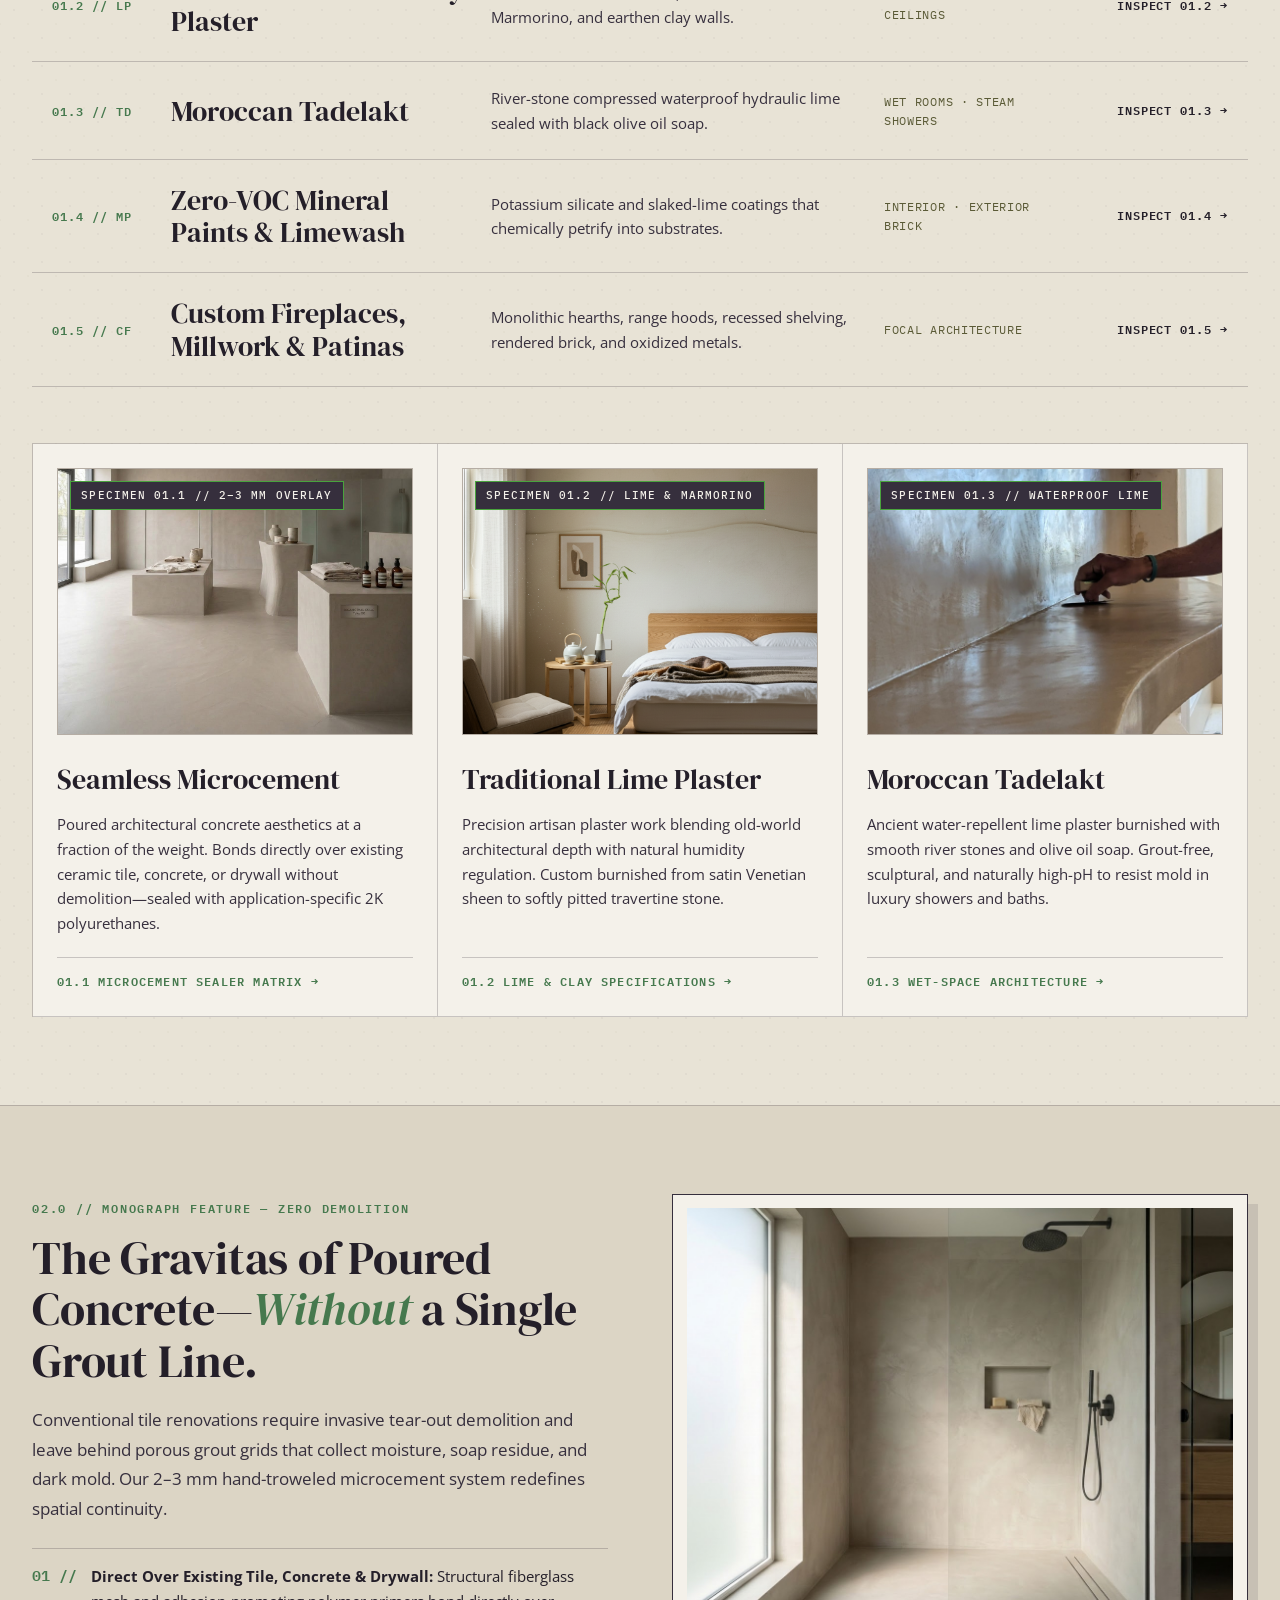
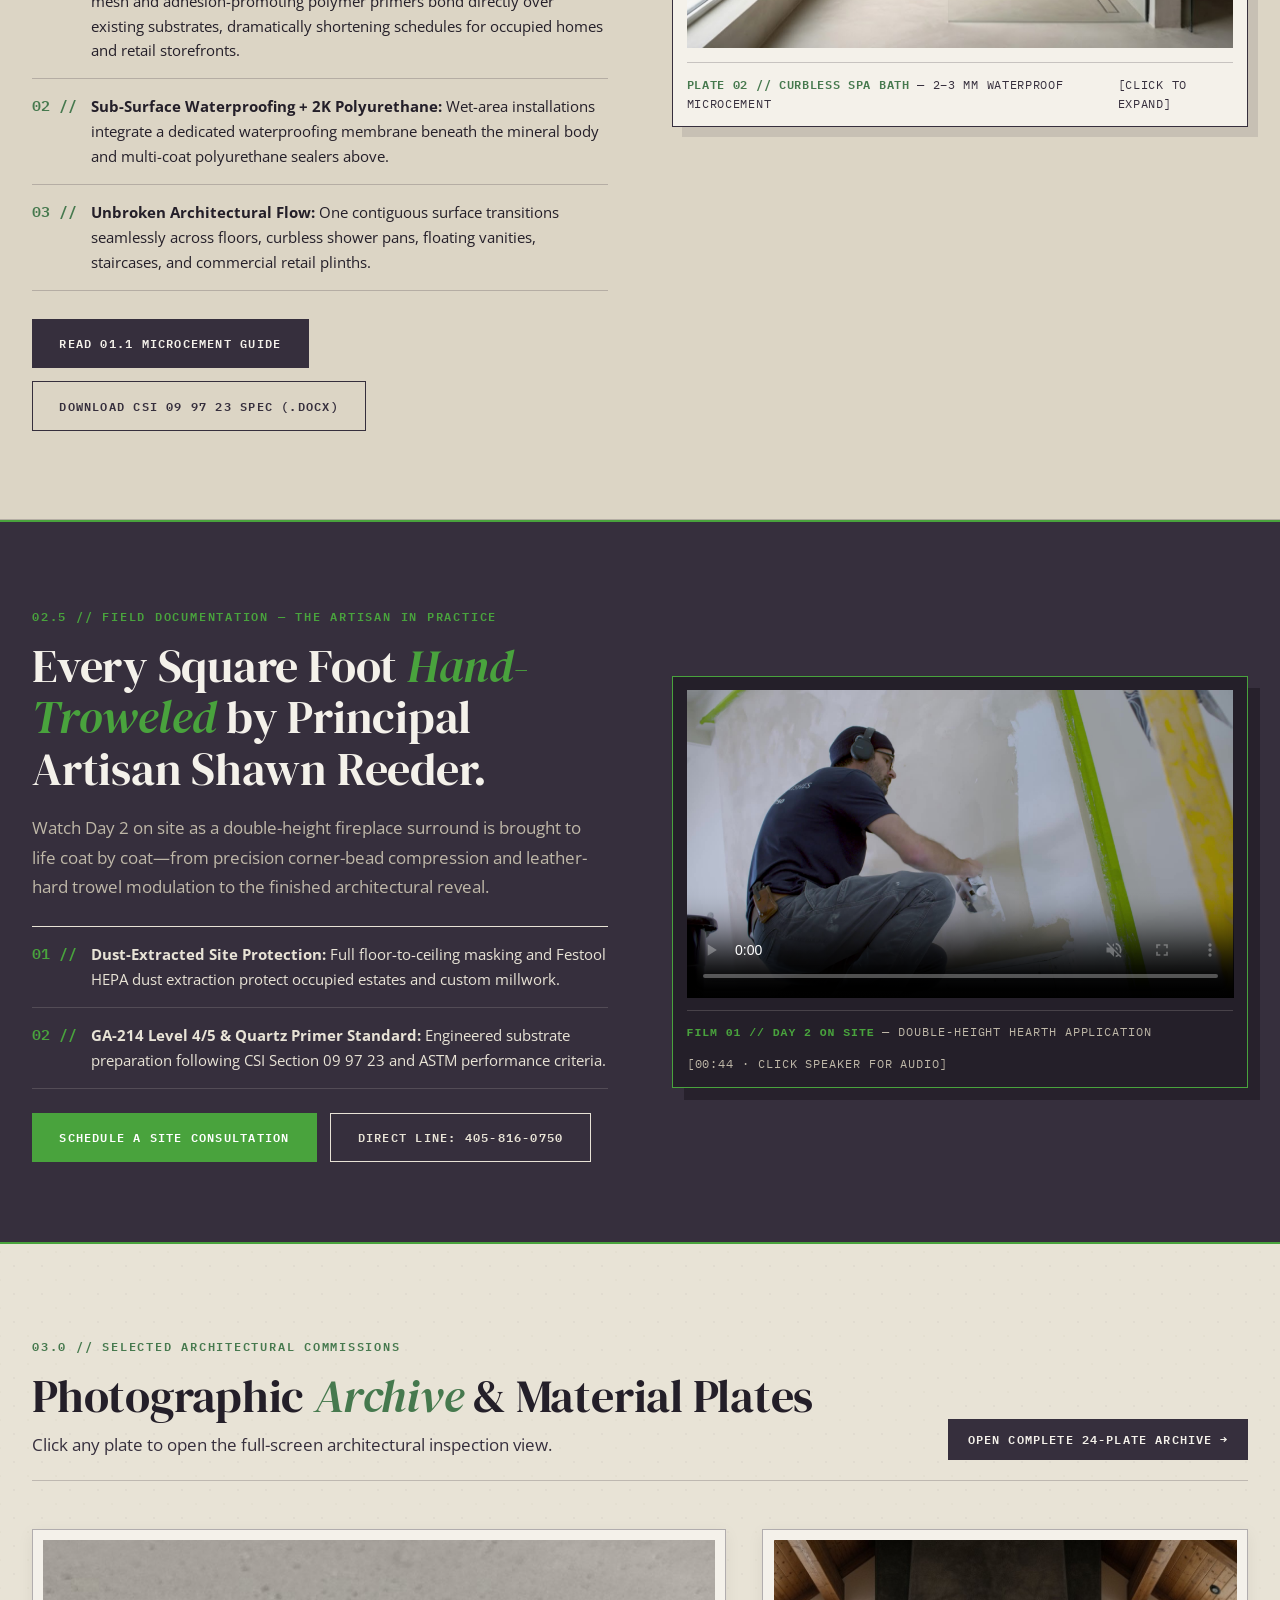
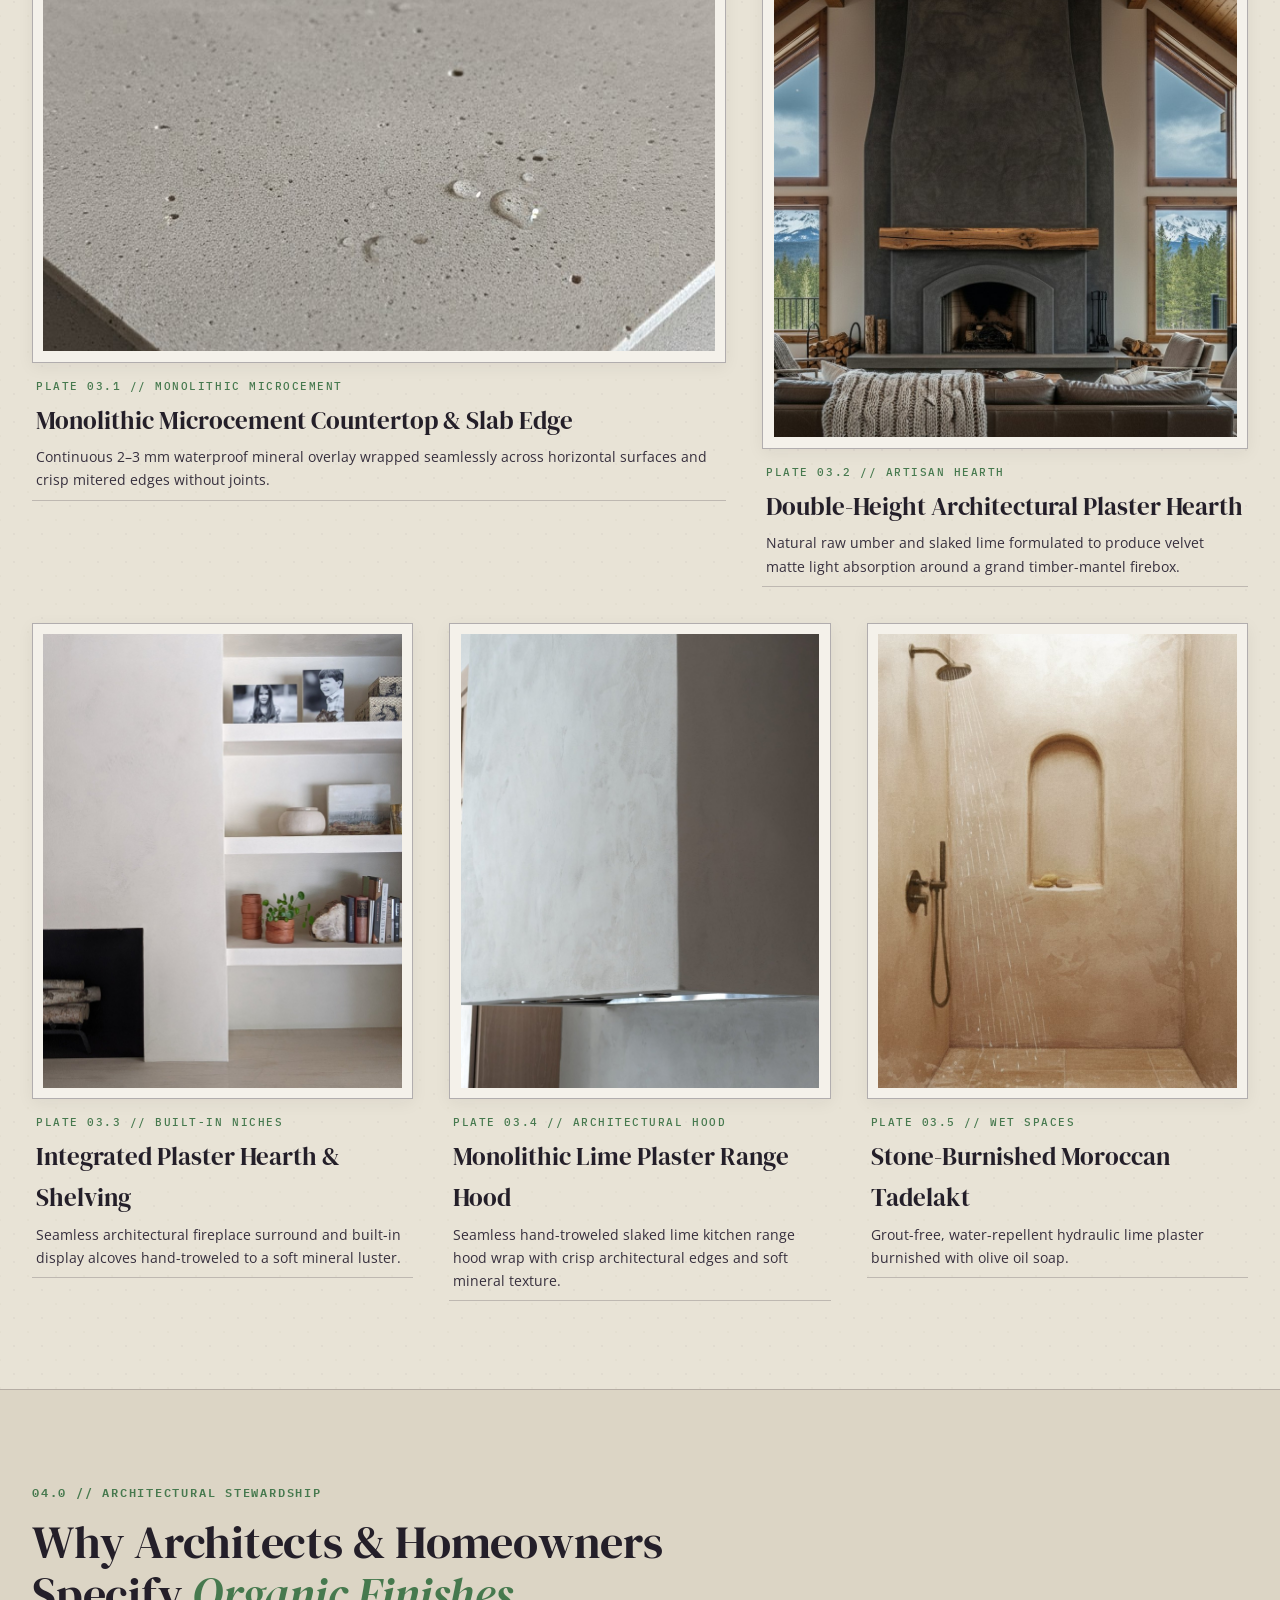
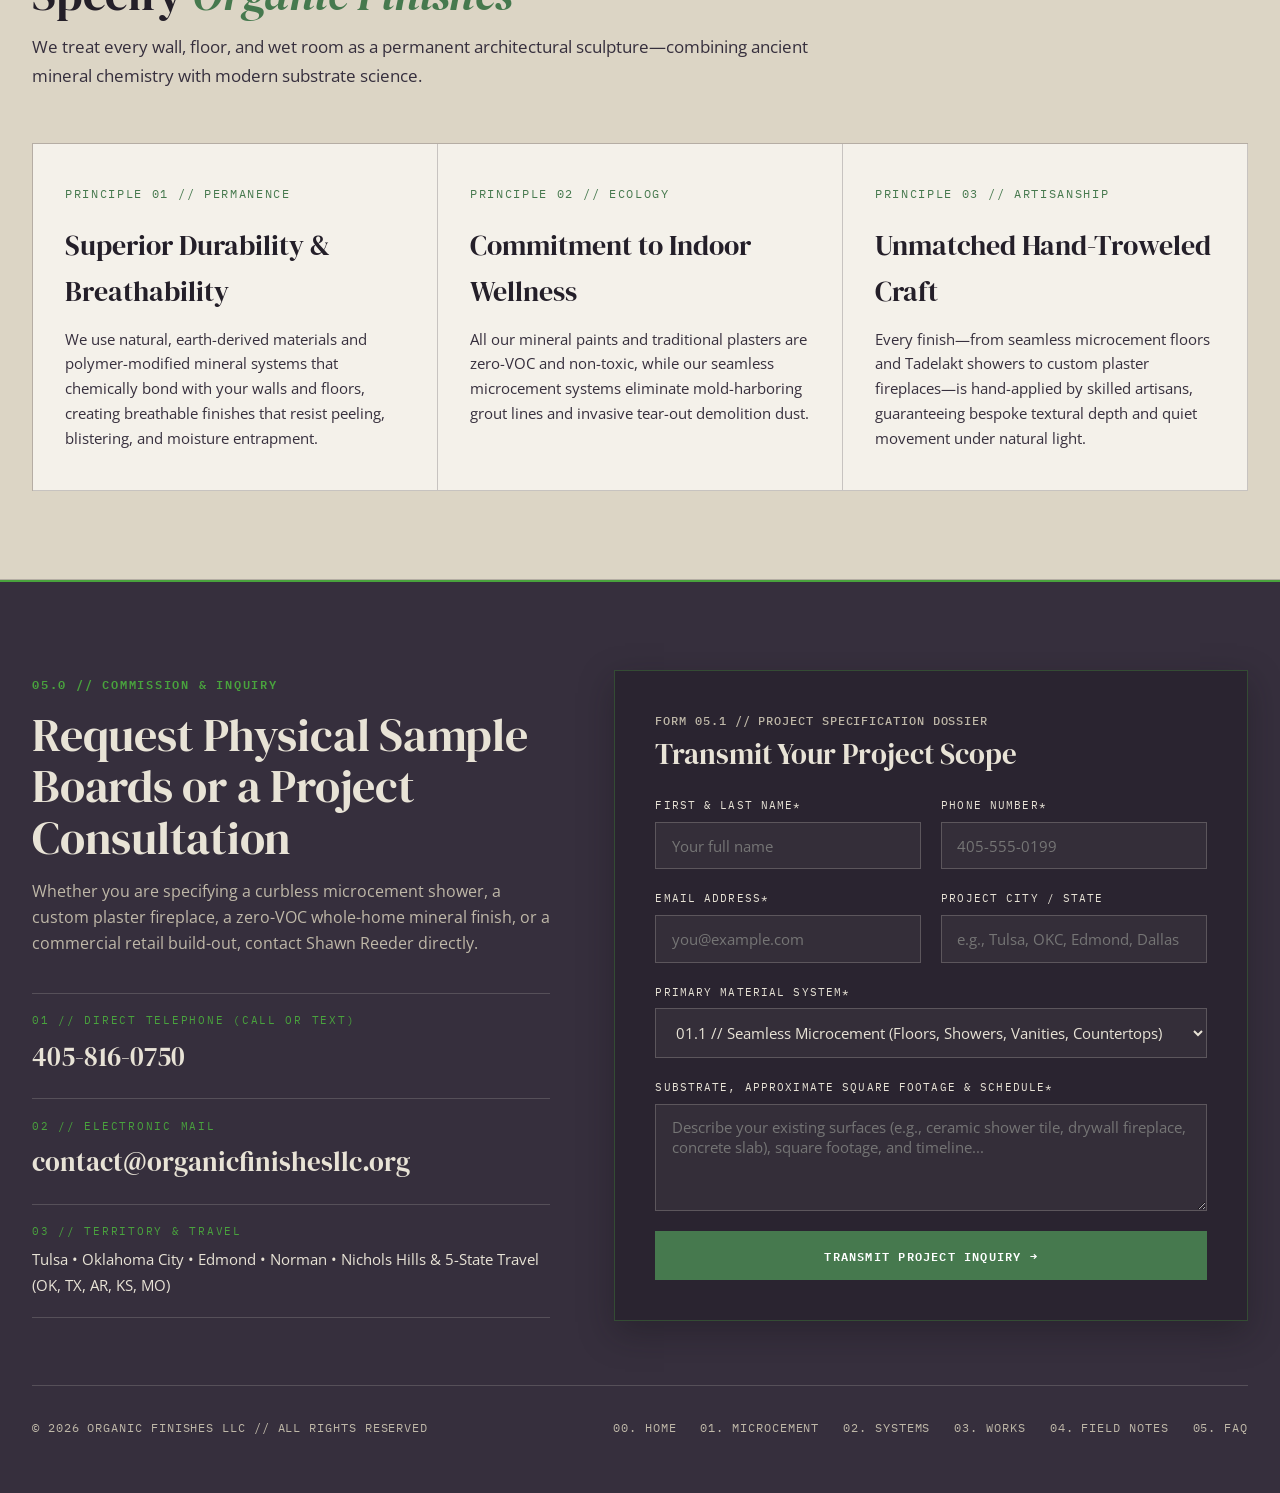
==== commit d617b512: "Add Day 2 Artisan in Practice film, 5-plate Tadelakt engineering deck, 6-plate Limewash chemistry de" ====
--- a/index.html
+++ b/index.html
@@ -93,7 +93,7 @@
               <a href="portfolio.html" class="btn btn-outline">03.1 Photographic Index</a>
             </div>
             <div class="mono-tag" style="margin-top: 1.75rem; padding-top: 1rem; border-top: var(--rule-hairline);">
-              PRINCIPAL ARTISAN: SHAWN REEDER // CSI DIV 09: 09 24 00 · 09 26 00 · 09 94 00 · 09 67 23
+              PRINCIPAL ARTISAN: SHAWN REEDER // CSI DIV 09: 09 97 23 · 09 24 00 · 09 26 00 · 09 94 00 · 09 67 23
             </div>
           </div>
         </div>
@@ -264,7 +264,7 @@
           </ul>
           <div style="margin-top: 1.75rem; display: flex; flex-wrap: wrap; gap: 0.85rem;">
             <a href="microcement.html" class="btn btn-primary">Read 01.1 Microcement Guide</a>
-            <a href="blog.html#death-of-demolition" class="btn btn-outline">Field Note: "The Death of Demolition"</a>
+            <a href="specs/CSI-09-97-23-Microcement-Plaster-Specification.docx" download class="btn btn-outline">Download CSI 09 97 23 Spec (.DOCX)</a>
           </div>
         </div>
 
@@ -273,6 +273,44 @@
           <div class="hero-caption-card">
             <span><strong>PLATE 02 // CURBLESS SPA BATH</strong> — 2–3 MM WATERPROOF MICROCEMENT</span>
             <span>[CLICK TO EXPAND]</span>
+          </div>
+        </div>
+      </div>
+    </section>
+
+    <!-- Artisan in Practice Cinema Spotlight (Day2_Cut.mp4) -->
+    <section class="cinema-section">
+      <div class="container spotlight-grid">
+        <div>
+          <span class="eyebrow">02.5 // FIELD DOCUMENTATION — THE ARTISAN IN PRACTICE</span>
+          <h2 class="heading-lg">Every Square Foot <em>Hand-Troweled</em> by Principal Artisan Shawn Reeder.</h2>
+          <p class="lead" style="margin-top: 1.15rem;">
+            Watch Day 2 on site as a double-height fireplace surround is brought to life coat by coat—from precision corner-bead compression and leather-hard trowel modulation to the finished architectural reveal.
+          </p>
+          <ul class="check-list" style="border-top-color: var(--rule-dark);">
+            <li style="border-bottom-color: rgba(232, 227, 214, 0.16); color: var(--brand-cream);">
+              <span class="check-icon" style="color: var(--brand-leaf);">01 //</span>
+              <div><strong>Dust-Extracted Site Protection:</strong> Full floor-to-ceiling masking and Festool HEPA dust extraction protect occupied estates and custom millwork.</div>
+            </li>
+            <li style="border-bottom-color: rgba(232, 227, 214, 0.16); color: var(--brand-cream);">
+              <span class="check-icon" style="color: var(--brand-leaf);">02 //</span>
+              <div><strong>GA-214 Level 4/5 &amp; Quartz Primer Standard:</strong> Engineered substrate preparation following CSI Section 09 97 23 and ASTM performance criteria.</div>
+            </li>
+          </ul>
+          <div style="margin-top: 1.5rem; display: flex; flex-wrap: wrap; gap: 0.85rem;">
+            <a href="#contact" class="btn btn-primary" style="background-color: var(--brand-leaf); border-color: var(--brand-leaf); color: #fff;">Schedule a Site Consultation</a>
+            <a href="tel:4058160750" class="btn btn-outline" style="border-color: var(--brand-cream); color: var(--brand-cream);">Direct Line: 405-816-0750</a>
+          </div>
+        </div>
+
+        <div class="cinema-frame">
+          <video class="cinema-video" controls autoplay muted loop playsinline poster="images/artisan-video-poster.jpg">
+            <source src="media/artisan-in-practice-day2.mp4" type="video/mp4" />
+            Your browser does not support HTML5 video.
+          </video>
+          <div class="cinema-caption">
+            <span><strong>FILM 01 // DAY 2 ON SITE</strong> — DOUBLE-HEIGHT HEARTH APPLICATION</span>
+            <span>[00:44 · CLICK SPEAKER FOR AUDIO]</span>
           </div>
         </div>
       </div>
--- a/styles.css
+++ b/styles.css
@@ -1125,6 +1125,175 @@
 }
 
 /* ==========================================================================
+   9B. ARTISAN IN PRACTICE CINEMA SPOTLIGHT & TECHNICAL ANATOMY SPEC DECKS
+   ========================================================================== */
+.cinema-section {
+  background-color: var(--brand-plum);
+  color: var(--brand-cream);
+  padding: 5rem 0;
+  border-top: 2px solid var(--brand-leaf);
+  border-bottom: 2px solid var(--brand-leaf);
+}
+
+.cinema-section .eyebrow {
+  color: var(--brand-leaf);
+}
+
+.cinema-section .heading-lg {
+  color: var(--brand-cream-bright);
+}
+
+.cinema-section .heading-lg em {
+  color: var(--brand-leaf);
+}
+
+.cinema-section .lead {
+  color: var(--text-on-dark-muted);
+}
+
+.cinema-frame {
+  background-color: var(--brand-plum-deep);
+  border: 1.5px solid var(--brand-leaf);
+  padding: 0.85rem;
+  box-shadow: 12px 12px 0px rgba(20, 17, 23, 0.45);
+}
+
+.cinema-video {
+  width: 100%;
+  aspect-ratio: 16 / 9;
+  display: block;
+  background-color: #141117;
+  object-fit: cover;
+}
+
+.cinema-caption {
+  margin-top: 0.75rem;
+  padding-top: 0.7rem;
+  border-top: var(--rule-dark);
+  display: flex;
+  flex-wrap: wrap;
+  justify-content: space-between;
+  align-items: center;
+  gap: 0.75rem;
+  font-family: var(--font-mono);
+  font-size: 0.72rem;
+  text-transform: uppercase;
+  letter-spacing: 0.08em;
+  color: var(--text-on-dark-muted);
+}
+
+.cinema-caption strong {
+  color: var(--brand-leaf);
+}
+
+/* Technical Anatomy & Material Science Spec Decks */
+.spec-deck-wrap {
+  margin-top: 3rem;
+  padding-top: 2.25rem;
+  border-top: var(--rule-hairline);
+}
+
+.spec-deck-header {
+  display: flex;
+  flex-wrap: wrap;
+  justify-content: space-between;
+  align-items: baseline;
+  gap: 1rem;
+  margin-bottom: 1.5rem;
+}
+
+.spec-deck-grid {
+  display: grid;
+  grid-template-columns: repeat(auto-fit, minmax(min(100%, 195px), 1fr));
+  gap: 1.15rem;
+}
+
+.spec-deck-grid.deck-6 {
+  grid-template-columns: repeat(6, minmax(0, 1fr));
+}
+
+.spec-deck-grid.deck-5 {
+  grid-template-columns: repeat(5, minmax(0, 1fr));
+}
+
+@media (max-width: 1120px) {
+  .spec-deck-grid.deck-6,
+  .spec-deck-grid.deck-5 {
+    grid-template-columns: repeat(3, minmax(0, 1fr));
+  }
+}
+
+@media (max-width: 680px) {
+  .spec-deck-grid.deck-6,
+  .spec-deck-grid.deck-5 {
+    grid-template-columns: repeat(2, minmax(0, 1fr));
+    gap: 0.85rem;
+  }
+}
+
+@media (max-width: 380px) {
+  .spec-deck-grid.deck-6,
+  .spec-deck-grid.deck-5 {
+    grid-template-columns: minmax(0, 1fr);
+  }
+}
+
+.spec-deck-card {
+  background-color: var(--bg-card);
+  border: 1px solid rgba(54, 47, 61, 0.35);
+  padding: 0.65rem;
+  display: flex;
+  flex-direction: column;
+  transition: transform 0.25s ease, box-shadow 0.25s ease;
+}
+
+.spec-deck-card:hover {
+  transform: translateY(-3px);
+  box-shadow: 6px 6px 0px rgba(54, 47, 61, 0.14);
+}
+
+.spec-deck-img-wrap {
+  position: relative;
+  aspect-ratio: 9 / 16;
+  overflow: hidden;
+  border: var(--rule-hairline);
+  background-color: var(--brand-plum);
+}
+
+.spec-deck-img-wrap img {
+  width: 100%;
+  height: 100%;
+  object-fit: cover;
+  cursor: zoom-in;
+  transition: transform 0.5s ease;
+}
+
+.spec-deck-card:hover .spec-deck-img-wrap img {
+  transform: scale(1.02);
+}
+
+.spec-deck-meta {
+  padding-top: 0.65rem;
+}
+
+.spec-deck-code {
+  font-family: var(--font-mono);
+  font-size: 0.66rem;
+  font-weight: 600;
+  letter-spacing: 0.12em;
+  text-transform: uppercase;
+  color: var(--brand-sage);
+}
+
+.spec-deck-title {
+  font-family: var(--font-display);
+  font-size: 1.15rem;
+  line-height: 1.2;
+  color: var(--text-primary);
+  margin-top: 0.15rem;
+}
+
+/* ==========================================================================
    10. CONTACT & ARCHITECTURAL DOSSIER FOOTER
    ========================================================================== */
 .contact-section {
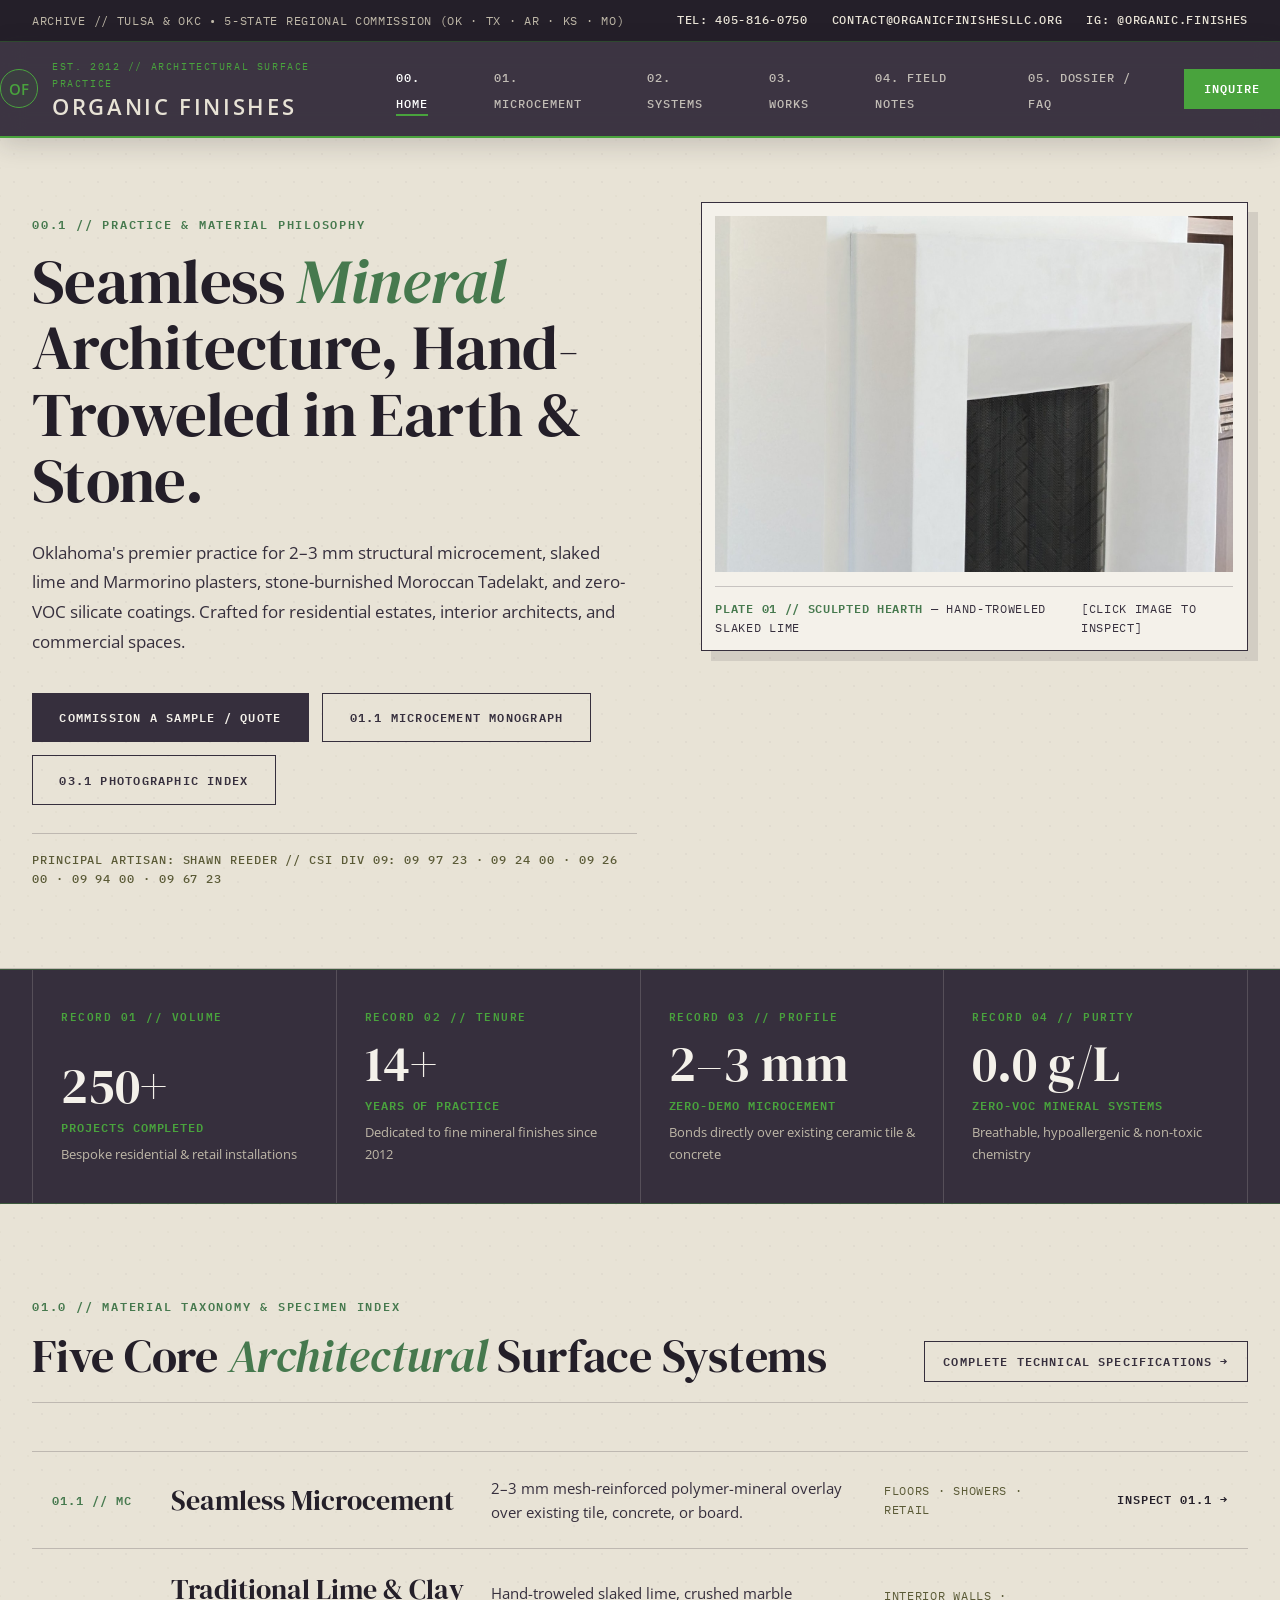
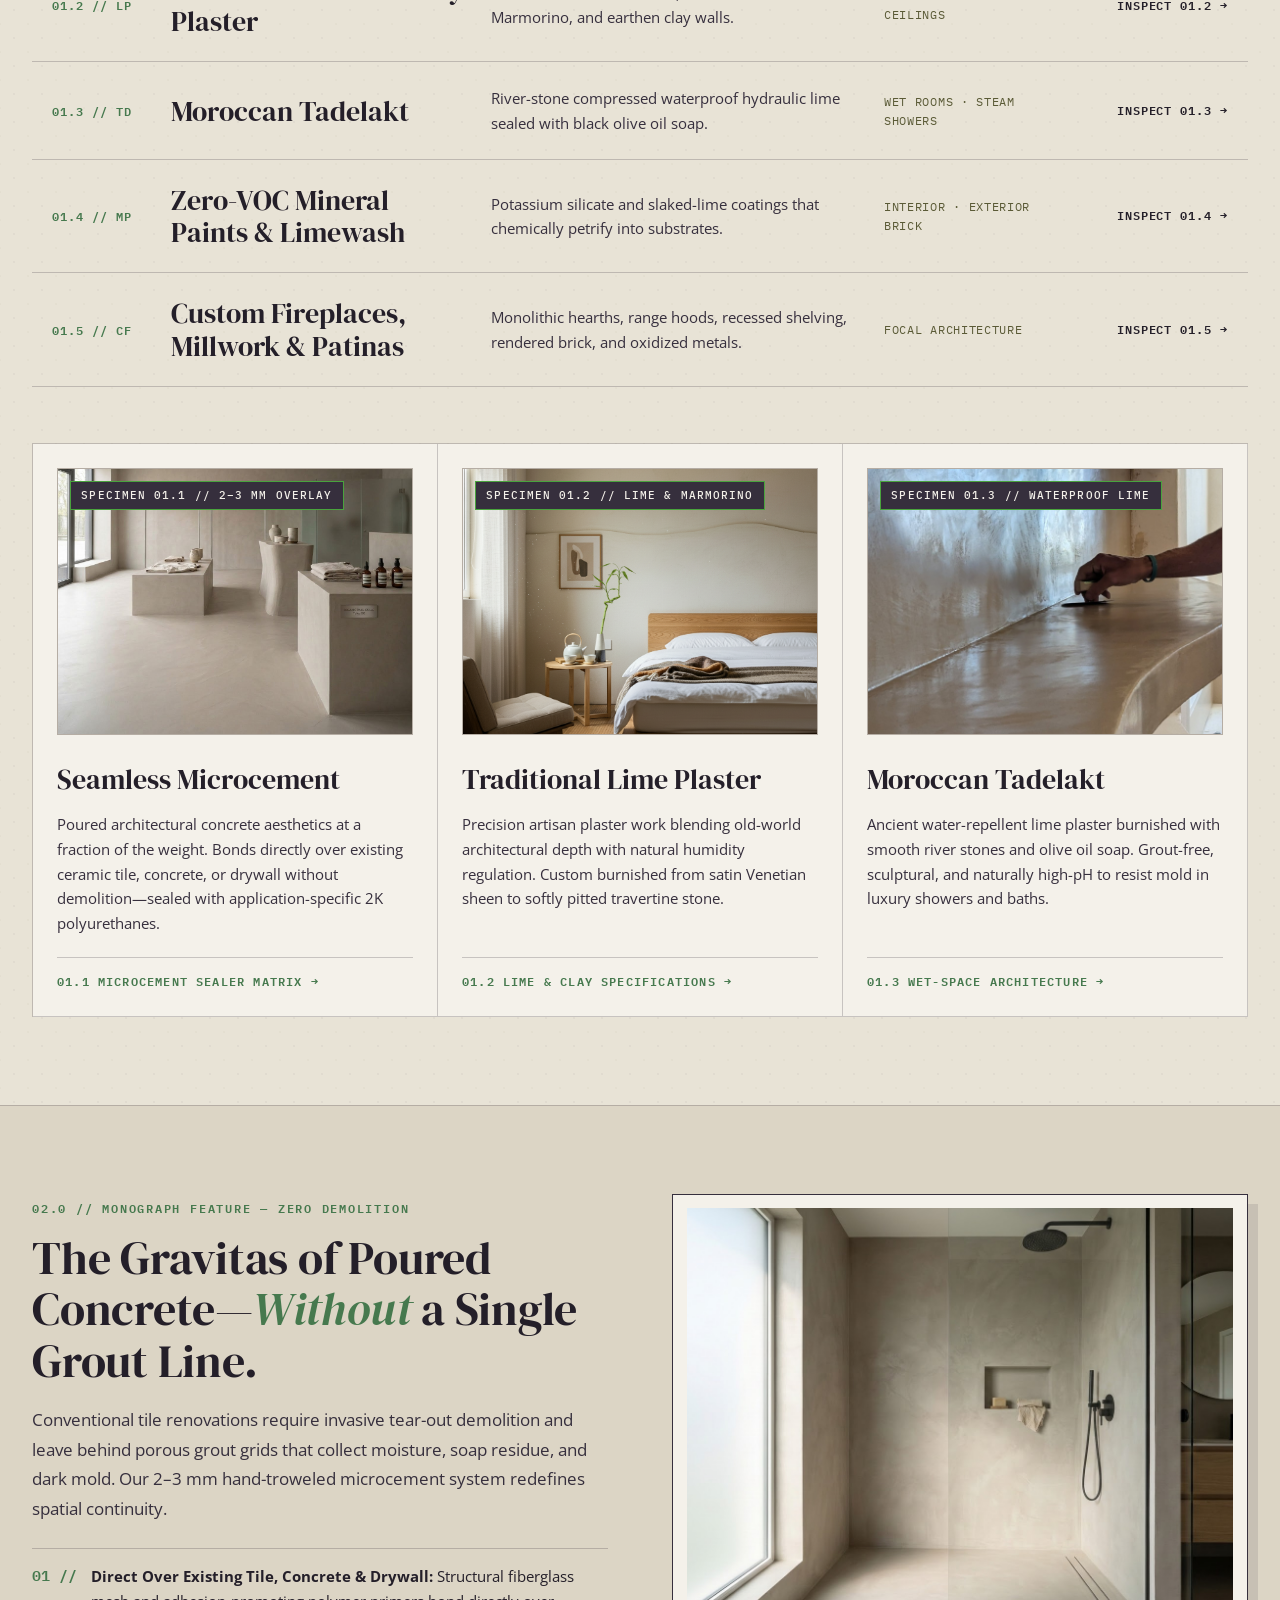
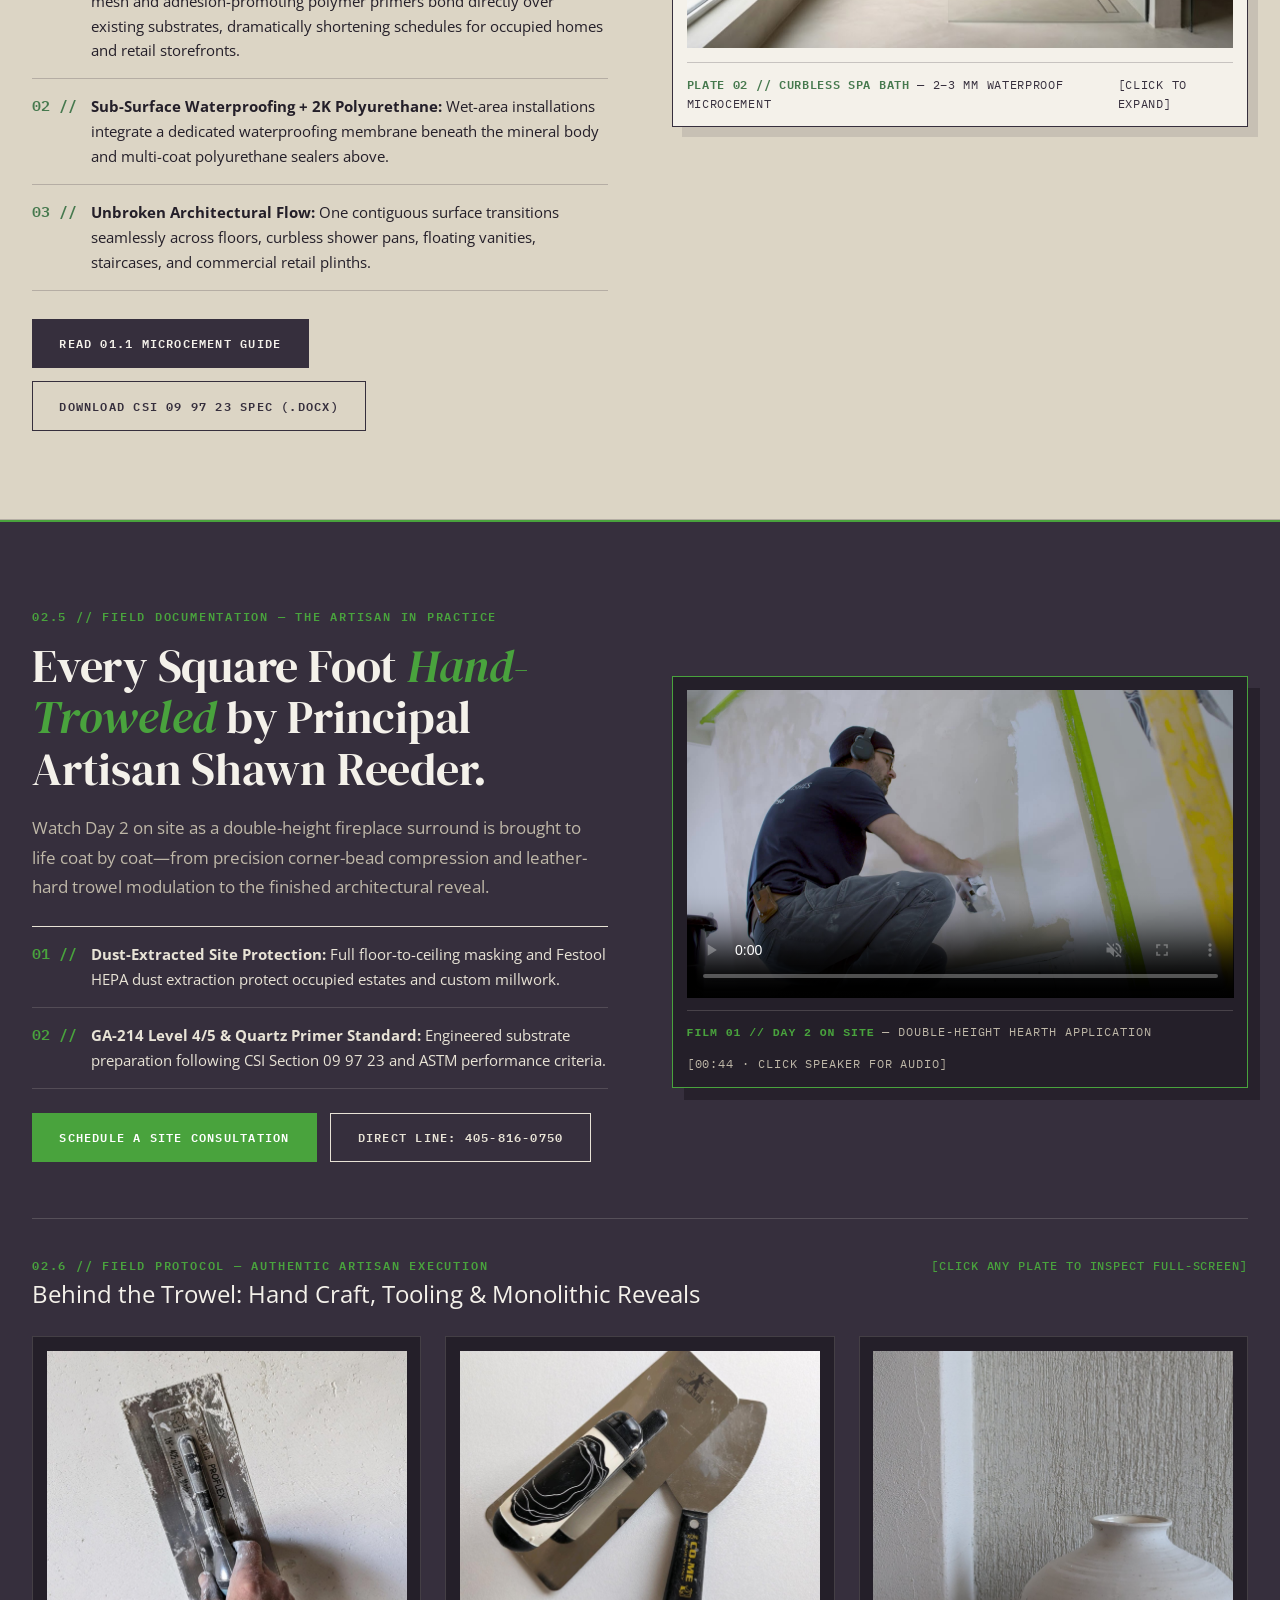
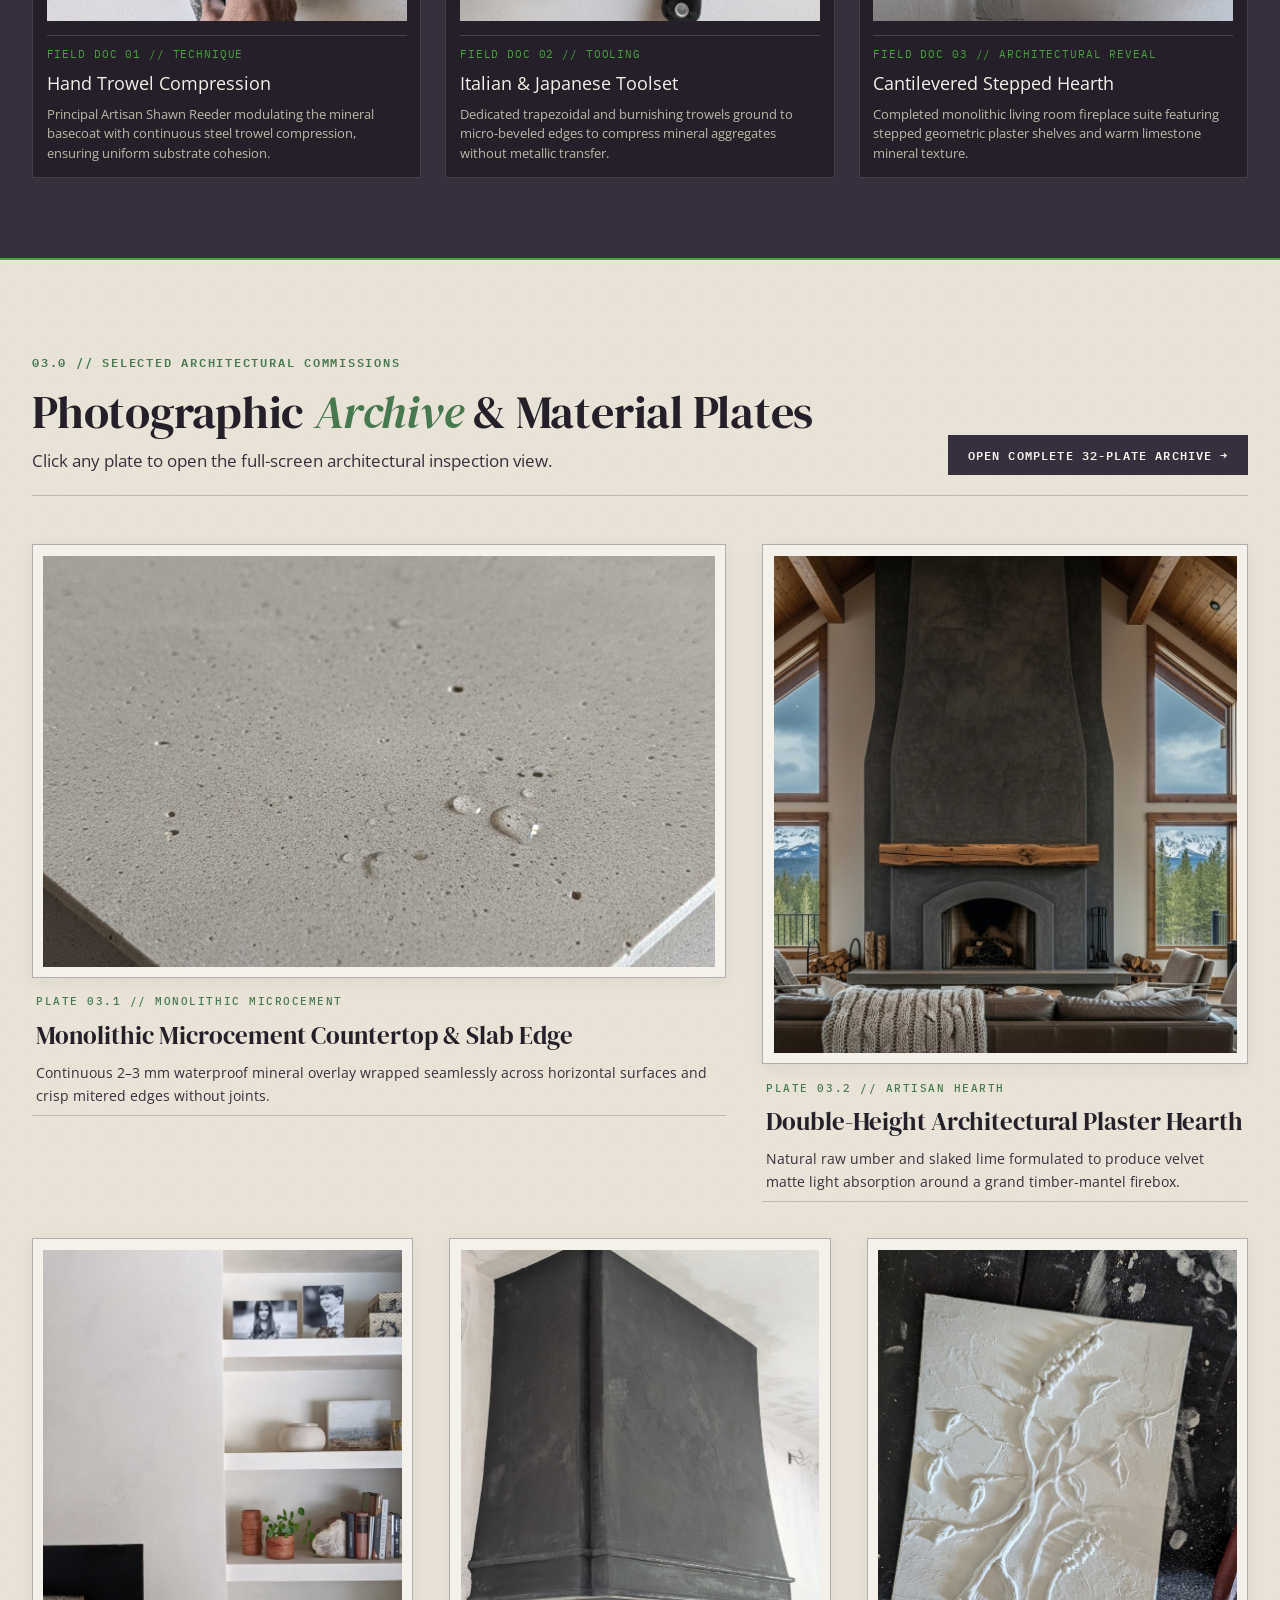
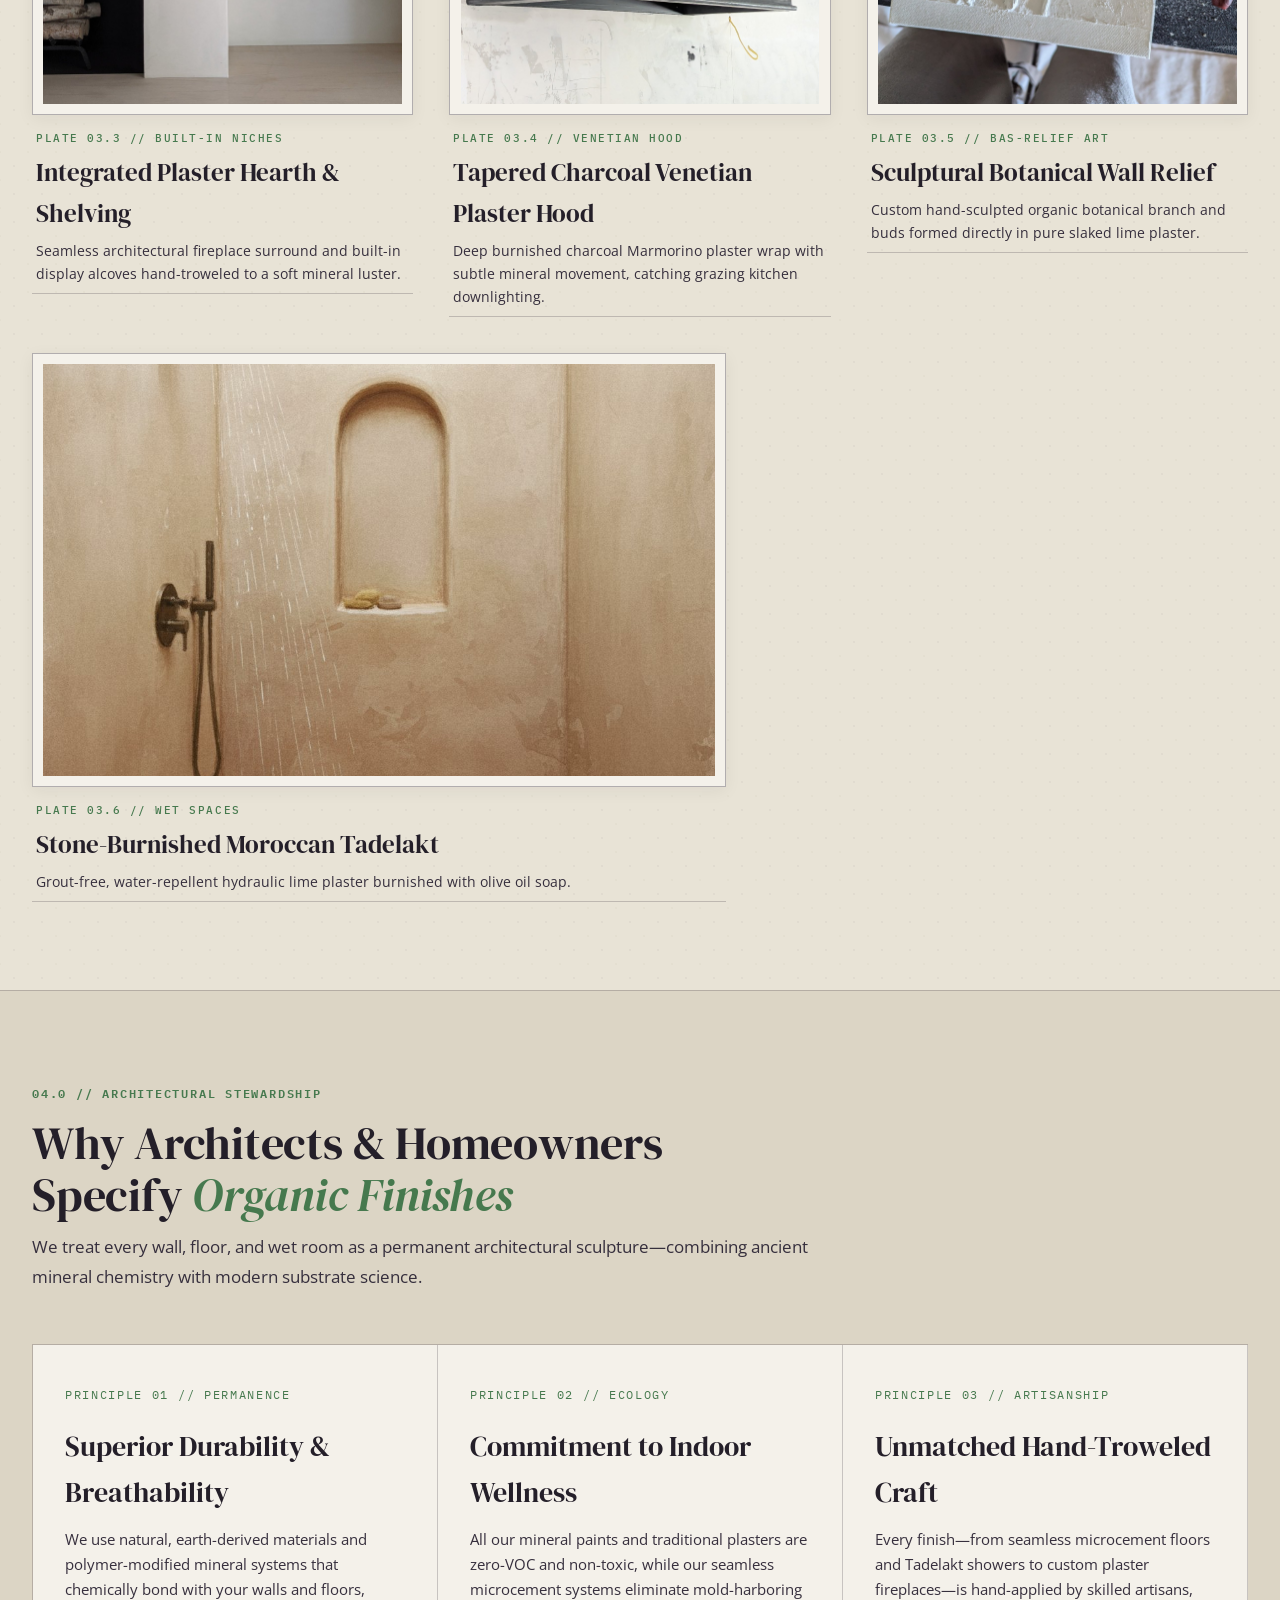
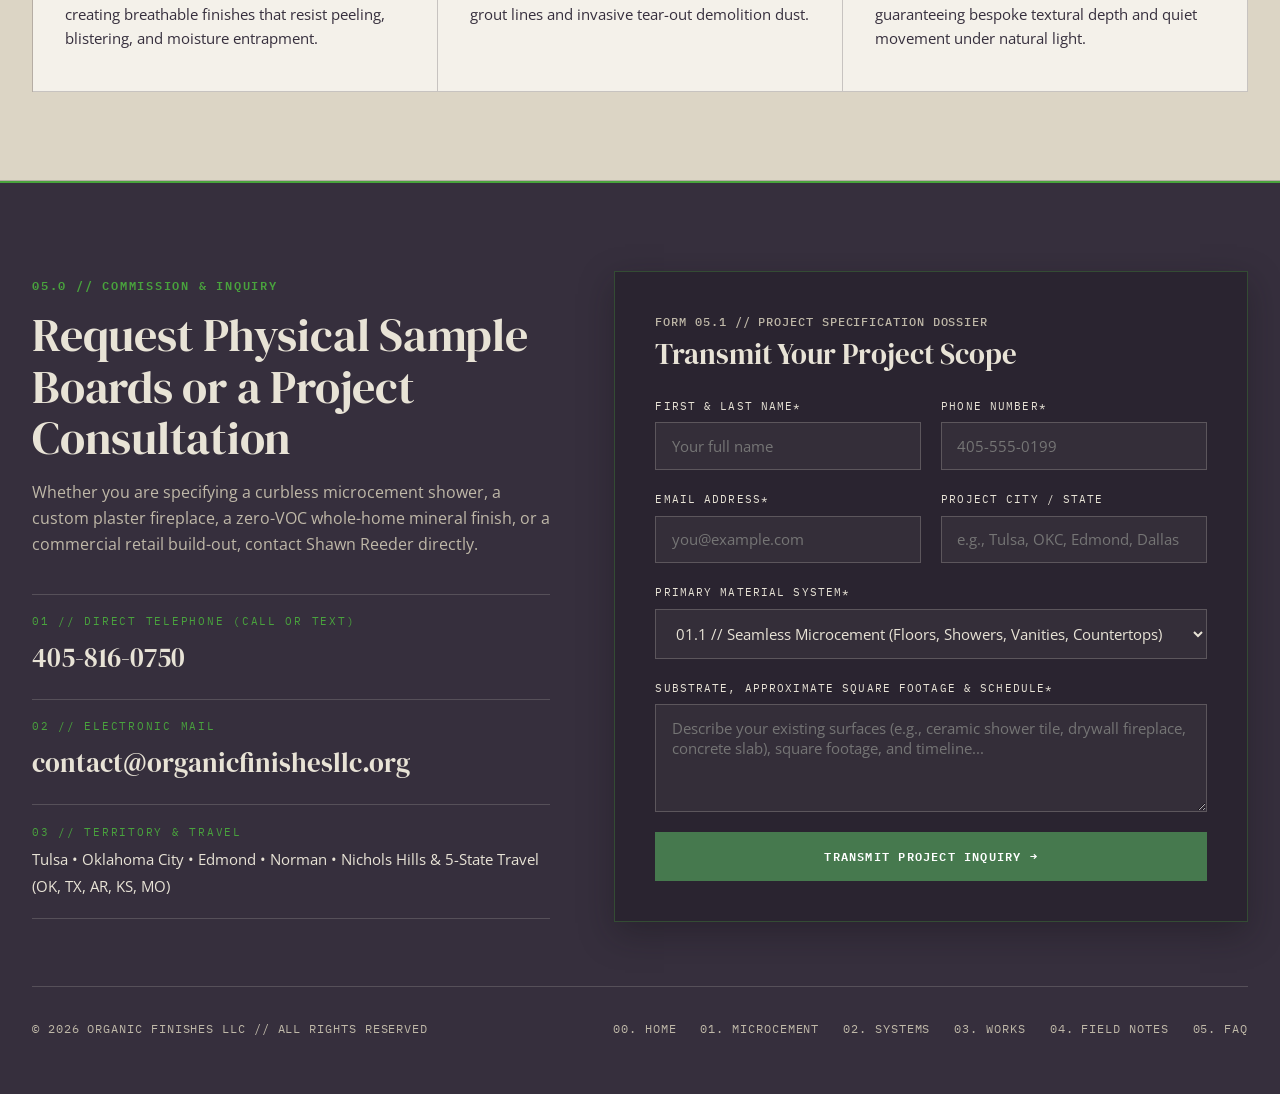
==== commit 0d83b946: "Feature authentic field photography of Organic Finishes work in the wild across portfolio, services," ====
--- a/index.html
+++ b/index.html
@@ -314,6 +314,46 @@
           </div>
         </div>
       </div>
+
+      <!-- Field Documentation Trio -->
+      <div class="container">
+        <div class="cinema-trio-header">
+          <div>
+            <span class="eyebrow">02.6 // FIELD PROTOCOL — AUTHENTIC ARTISAN EXECUTION</span>
+            <h3 class="heading-md">Behind the Trowel: Hand Craft, Tooling &amp; Monolithic Reveals</h3>
+          </div>
+          <span class="mono-tag" style="color: var(--brand-leaf); font-size: 0.72rem; font-family: var(--font-mono);">[CLICK ANY PLATE TO INSPECT FULL-SCREEN]</span>
+        </div>
+
+        <div class="cinema-trio-grid">
+          <article class="cinema-trio-card">
+            <img src="images/artisan-hand-troweling-basecoat.jpg" alt="Principal Artisan Shawn Reeder hand-troweling and modulating textured lime basecoat" class="cinema-card-img" />
+            <div class="cinema-card-meta">
+              <div class="cinema-card-code">FIELD DOC 01 // TECHNIQUE</div>
+              <div class="cinema-card-title">Hand Trowel Compression</div>
+              <p class="cinema-card-desc">Principal Artisan Shawn Reeder modulating the mineral basecoat with continuous steel trowel compression, ensuring uniform substrate cohesion.</p>
+            </div>
+          </article>
+
+          <article class="cinema-trio-card">
+            <img src="images/artisan-burnishing-trowels.jpg" alt="Precision Italian and Japanese stainless steel plaster burnishing trowels" class="cinema-card-img" />
+            <div class="cinema-card-meta">
+              <div class="cinema-card-code">FIELD DOC 02 // TOOLING</div>
+              <div class="cinema-card-title">Italian &amp; Japanese Toolset</div>
+              <p class="cinema-card-desc">Dedicated trapezoidal and burnishing trowels ground to micro-beveled edges to compress mineral aggregates without metallic transfer.</p>
+            </div>
+          </article>
+
+          <article class="cinema-trio-card">
+            <img src="images/fireplace-stepped-cantilever.jpg" alt="Cantilevered geometric stepped plaster fireplace hearth and artisan ceramic vessel" class="cinema-card-img" />
+            <div class="cinema-card-meta">
+              <div class="cinema-card-code">FIELD DOC 03 // ARCHITECTURAL REVEAL</div>
+              <div class="cinema-card-title">Cantilevered Stepped Hearth</div>
+              <p class="cinema-card-desc">Completed monolithic living room fireplace suite featuring stepped geometric plaster shelves and warm limestone mineral texture.</p>
+            </div>
+          </article>
+        </div>
+      </div>
     </section>
 
     <!-- Daniel Blue Style Asymmetric Architectural Lookbook -->
@@ -325,7 +365,7 @@
             <h2 class="heading-lg">Photographic <em>Archive</em> &amp; Material Plates</h2>
             <p class="lead" style="margin-top: 0.5rem;">Click any plate to open the full-screen architectural inspection view.</p>
           </div>
-          <a href="portfolio.html" class="btn btn-primary btn-sm">Open Complete 24-Plate Archive →</a>
+          <a href="portfolio.html" class="btn btn-primary btn-sm">Open Complete 32-Plate Archive →</a>
         </div>
 
         <div class="gallery-grid">
@@ -368,12 +408,24 @@
           <!-- Span 4 -->
           <article class="gallery-card">
             <div class="gallery-img-box">
-              <img src="images/plaster-detail-1.jpg" alt="Custom architectural lime plaster kitchen range hood" />
+              <img src="images/range-hood-charcoal-venetian.jpg" alt="Custom charcoal Venetian Marmorino plaster kitchen range hood" />
             </div>
             <div class="gallery-caption">
-              <div class="gallery-category">PLATE 03.4 // ARCHITECTURAL HOOD</div>
-              <h3>Monolithic Lime Plaster Range Hood</h3>
-              <p>Seamless hand-troweled slaked lime kitchen range hood wrap with crisp architectural edges and soft mineral texture.</p>
+              <div class="gallery-category">PLATE 03.4 // VENETIAN HOOD</div>
+              <h3>Tapered Charcoal Venetian Plaster Hood</h3>
+              <p>Deep burnished charcoal Marmorino plaster wrap with subtle mineral movement, catching grazing kitchen downlighting.</p>
+            </div>
+          </article>
+
+          <!-- Span 4 -->
+          <article class="gallery-card">
+            <div class="gallery-img-box">
+              <img src="images/bas-relief-botanical-sculpture.jpg" alt="Hand-sculpted botanical branch bas-relief plaster artwork" />
+            </div>
+            <div class="gallery-caption">
+              <div class="gallery-category">PLATE 03.5 // BAS-RELIEF ART</div>
+              <h3>Sculptural Botanical Wall Relief</h3>
+              <p>Custom hand-sculpted organic botanical branch and buds formed directly in pure slaked lime plaster.</p>
             </div>
           </article>
 
@@ -383,7 +435,7 @@
               <img src="images/tadelakt-detail.jpg" alt="Waterproof stone-burnished Moroccan Tadelakt plaster finish" />
             </div>
             <div class="gallery-caption">
-              <div class="gallery-category">PLATE 03.5 // WET SPACES</div>
+              <div class="gallery-category">PLATE 03.6 // WET SPACES</div>
               <h3>Stone-Burnished Moroccan Tadelakt</h3>
               <p>Grout-free, water-repellent hydraulic lime plaster burnished with olive oil soap.</p>
             </div>
--- a/styles.css
+++ b/styles.css
@@ -1186,6 +1186,153 @@
   color: var(--brand-leaf);
 }
 
+.cinema-trio-header {
+  margin-top: 3.5rem;
+  padding-top: 2rem;
+  border-top: var(--rule-dark);
+  display: flex;
+  flex-wrap: wrap;
+  justify-content: space-between;
+  align-items: baseline;
+  gap: 1rem;
+}
+
+.cinema-trio-header .eyebrow {
+  margin-bottom: 0.25rem;
+}
+
+.cinema-trio-header h3 {
+  font-family: var(--font-serif);
+  font-size: 1.5rem;
+  color: var(--brand-cream-bright);
+}
+
+.cinema-trio-grid {
+  margin-top: 1.75rem;
+  display: grid;
+  grid-template-columns: repeat(3, 1fr);
+  gap: 1.5rem;
+}
+
+@media (max-width: 900px) {
+  .cinema-trio-grid {
+    grid-template-columns: 1fr;
+  }
+}
+
+.cinema-trio-card {
+  background-color: var(--brand-plum-deep);
+  border: 1.5px solid rgba(232, 227, 214, 0.16);
+  padding: 0.85rem;
+  transition: border-color 0.25s ease, transform 0.25s ease;
+}
+
+.cinema-trio-card:hover {
+  border-color: var(--brand-leaf);
+  transform: translateY(-2px);
+}
+
+.cinema-card-img {
+  width: 100%;
+  aspect-ratio: 4 / 3;
+  object-fit: cover;
+  display: block;
+  cursor: zoom-in;
+}
+
+.cinema-card-meta {
+  margin-top: 0.85rem;
+  padding-top: 0.65rem;
+  border-top: var(--rule-dark);
+}
+
+.cinema-card-code {
+  font-family: var(--font-mono);
+  font-size: 0.68rem;
+  color: var(--brand-leaf);
+  text-transform: uppercase;
+  letter-spacing: 0.08em;
+}
+
+.cinema-card-title {
+  font-family: var(--font-serif);
+  font-size: 1.15rem;
+  color: var(--brand-cream-bright);
+  margin-top: 0.25rem;
+}
+
+.cinema-card-desc {
+  font-size: 0.84rem;
+  color: var(--text-on-dark-muted);
+  margin-top: 0.4rem;
+  line-height: 1.45;
+}
+
+/* Service Page Multi-Photo Feature Grids */
+.service-photo-duo {
+  margin-top: 2rem;
+  display: grid;
+  grid-template-columns: repeat(2, 1fr);
+  gap: 1.5rem;
+}
+
+@media (max-width: 768px) {
+  .service-photo-duo {
+    grid-template-columns: 1fr;
+  }
+}
+
+.service-photo-card {
+  background-color: var(--bg-card);
+  border: 1px solid var(--border-sand);
+  border-radius: var(--radius-md);
+  padding: 0.85rem;
+  box-shadow: var(--shadow-subtle);
+  transition: border-color 0.25s ease, transform 0.25s ease;
+}
+
+.service-photo-card:hover {
+  border-color: var(--brand-sage);
+  transform: translateY(-2px);
+}
+
+.service-photo-img {
+  width: 100%;
+  aspect-ratio: 4 / 3;
+  object-fit: cover;
+  border-radius: var(--radius-sm);
+  display: block;
+  cursor: zoom-in;
+}
+
+.service-photo-meta {
+  margin-top: 0.75rem;
+  padding-top: 0.65rem;
+  border-top: var(--rule-hairline);
+}
+
+.service-photo-code {
+  font-family: var(--font-mono);
+  font-size: 0.7rem;
+  color: var(--brand-sage);
+  text-transform: uppercase;
+  letter-spacing: 0.06em;
+}
+
+.service-photo-title {
+  font-family: var(--font-serif);
+  font-size: 1.1rem;
+  color: var(--text-primary);
+  margin-top: 0.2rem;
+}
+
+.service-photo-desc {
+  font-size: 0.85rem;
+  color: var(--text-secondary);
+  margin-top: 0.35rem;
+  line-height: 1.45;
+}
+
 /* Technical Anatomy & Material Science Spec Decks */
 .spec-deck-wrap {
   margin-top: 3rem;
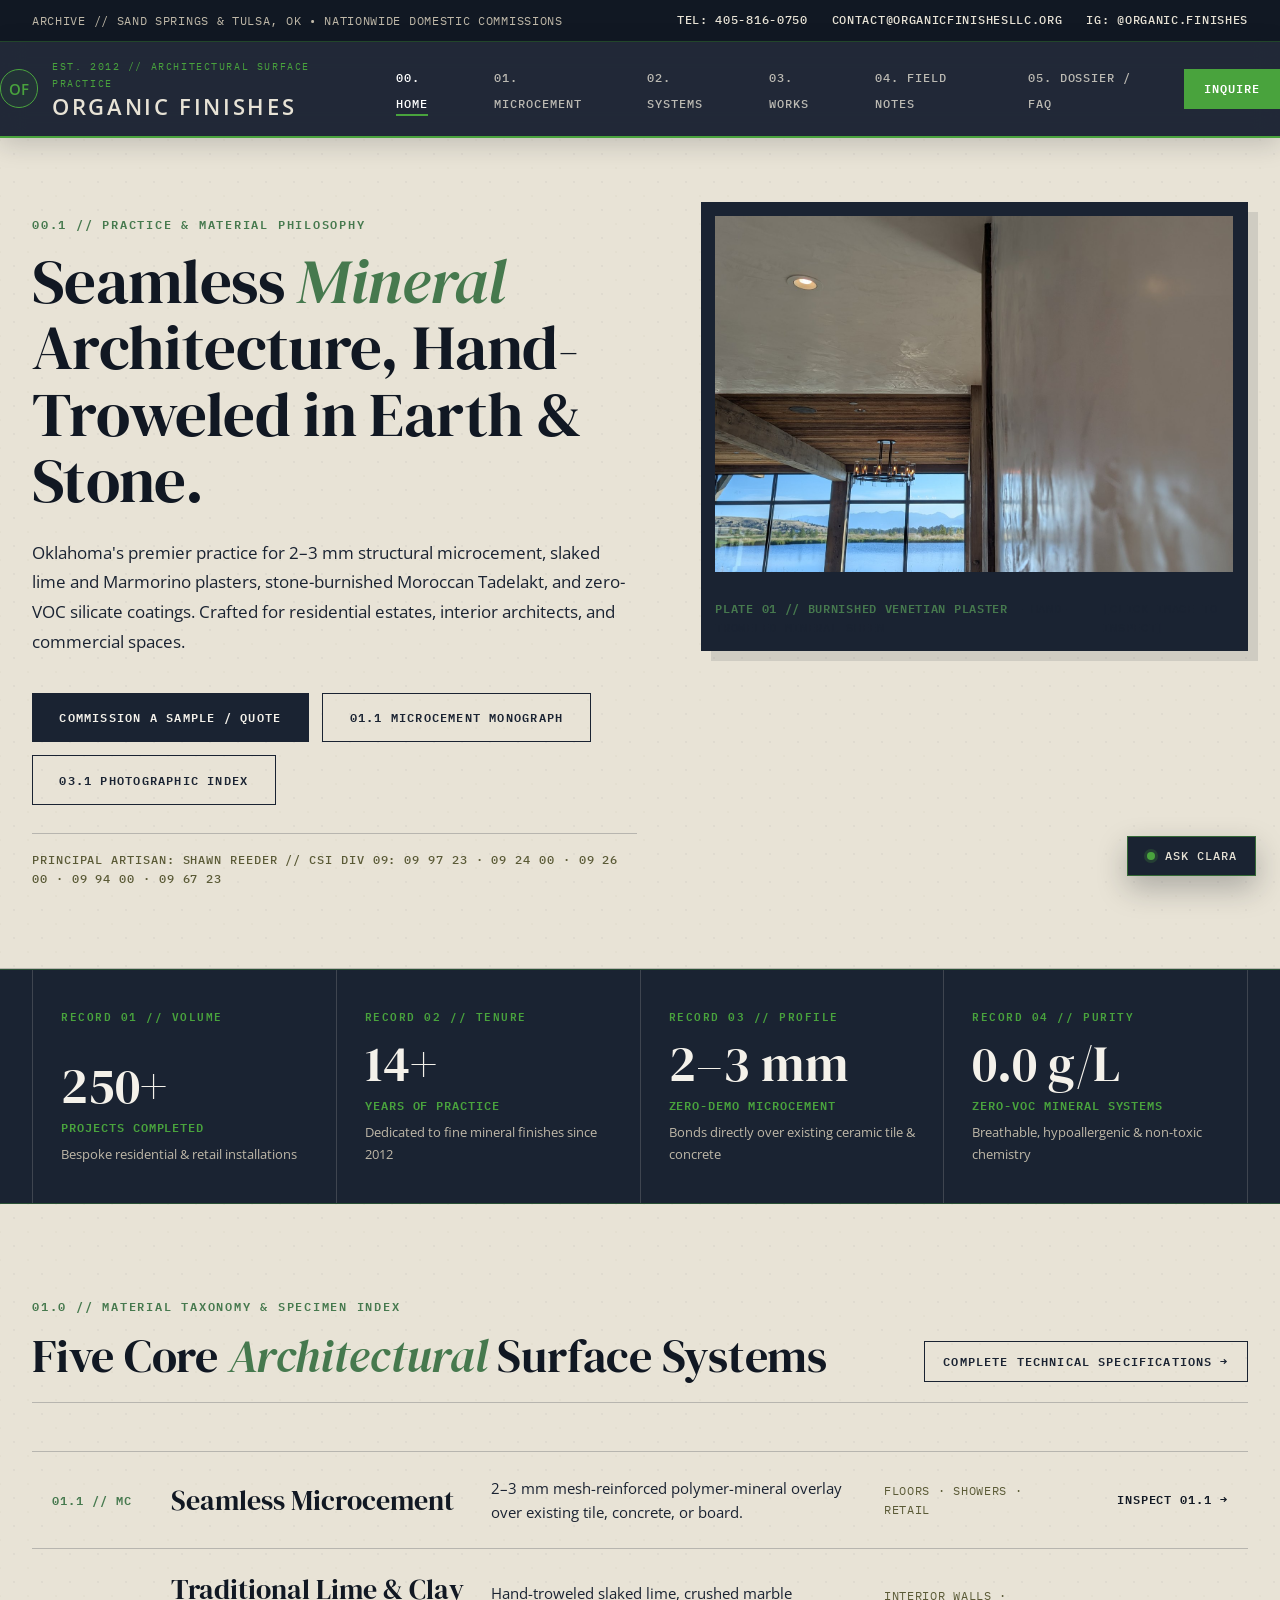
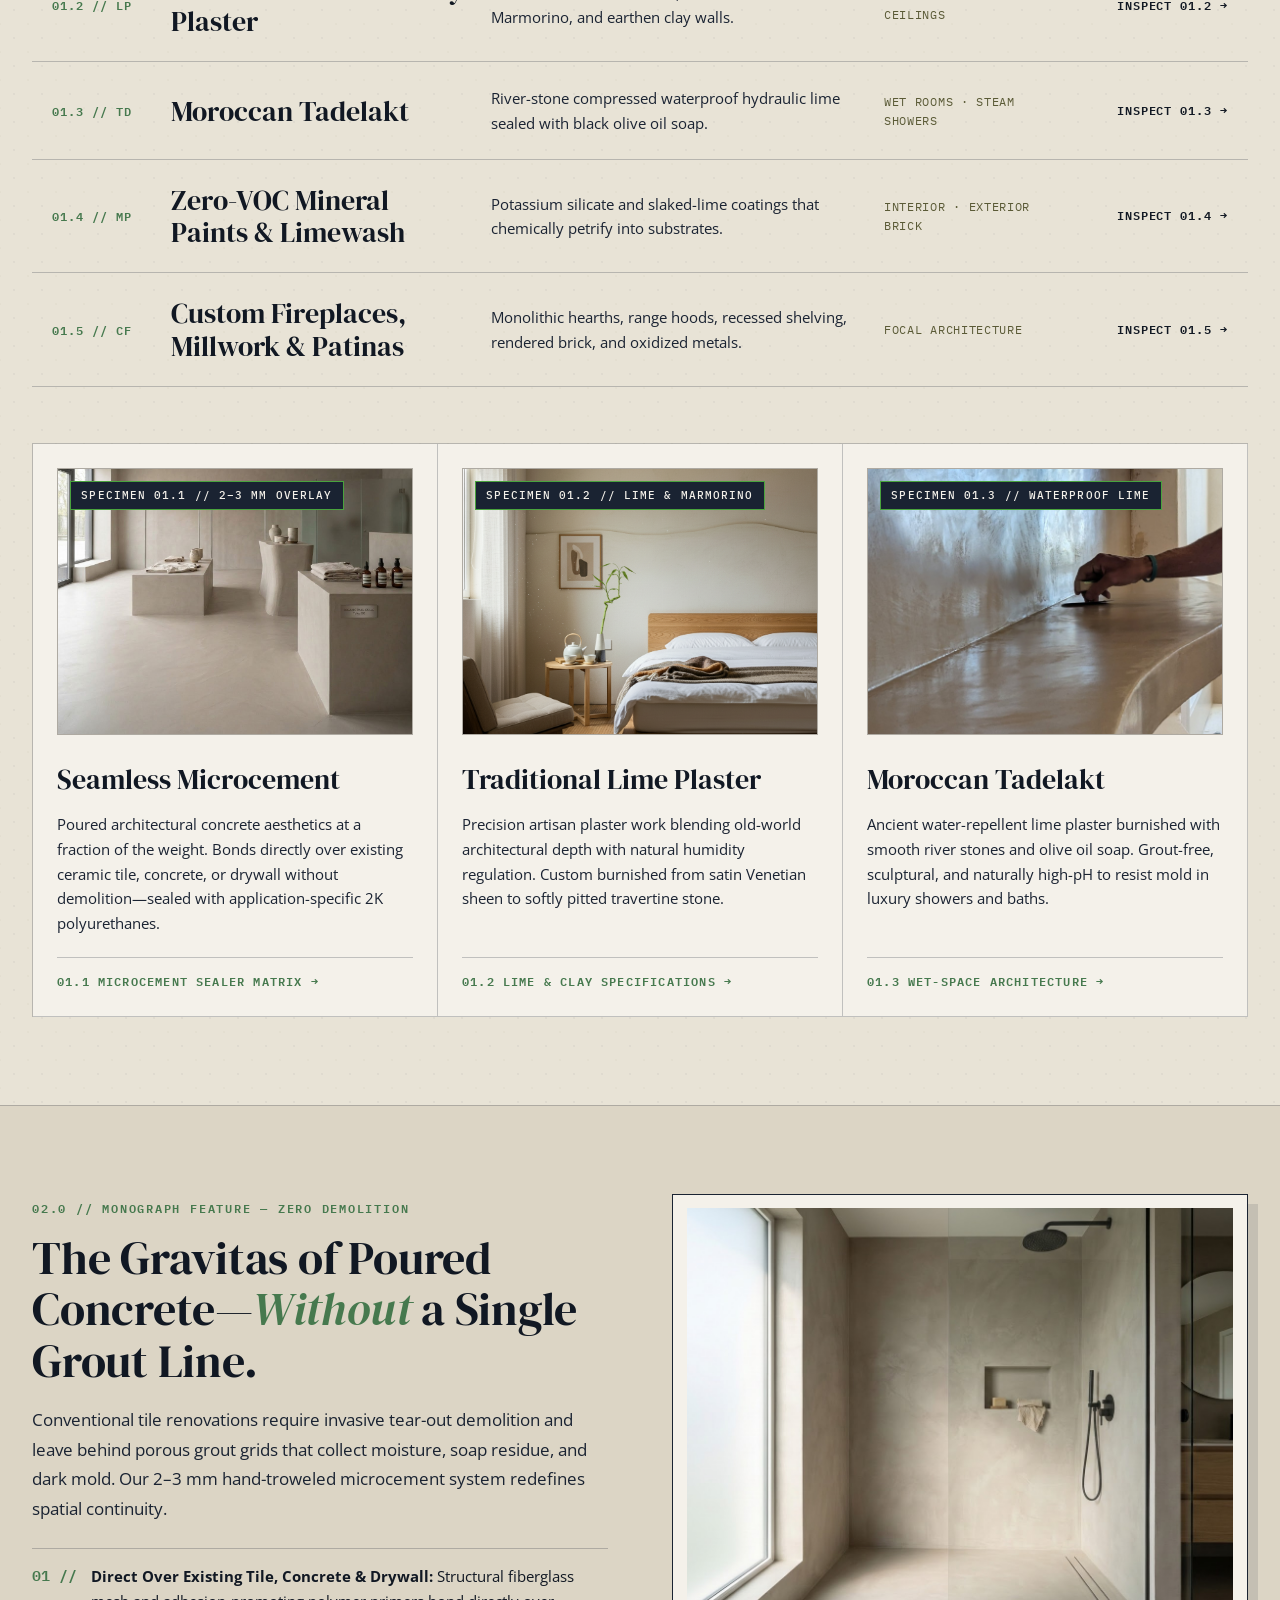
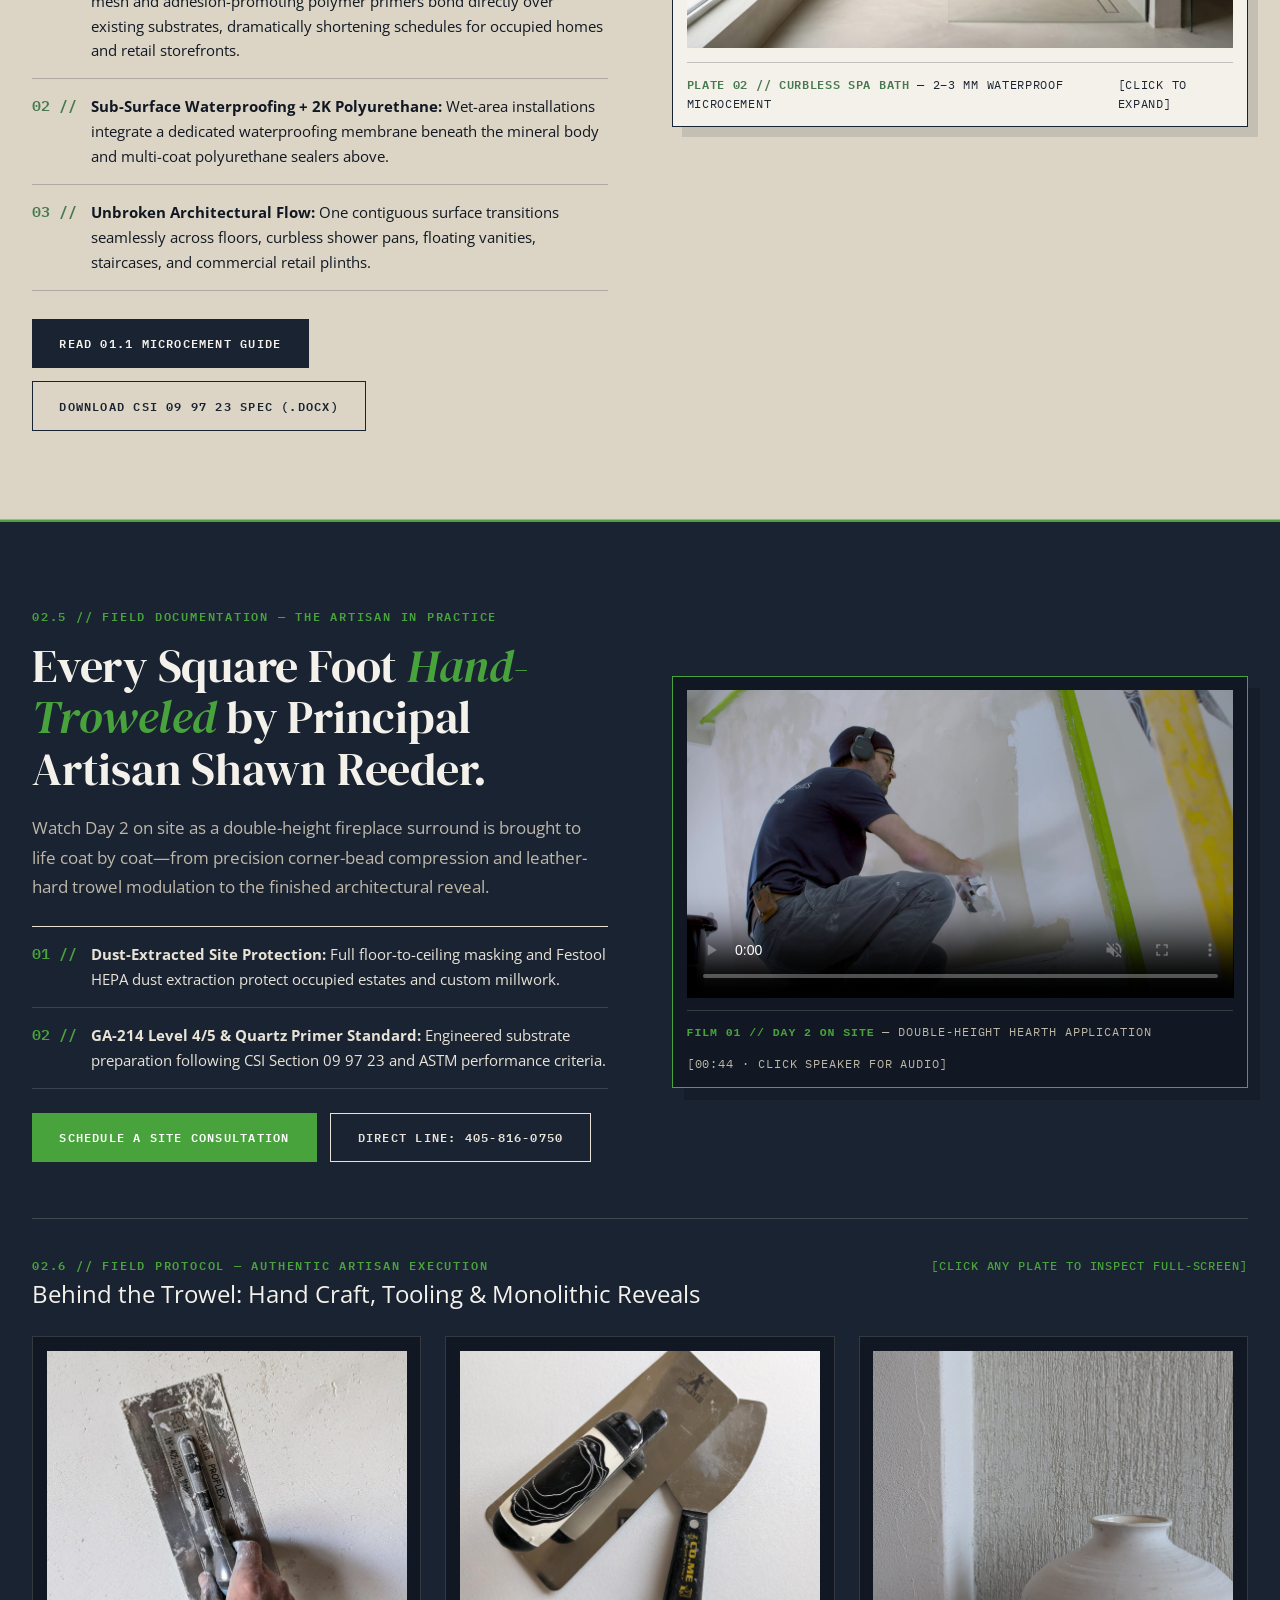
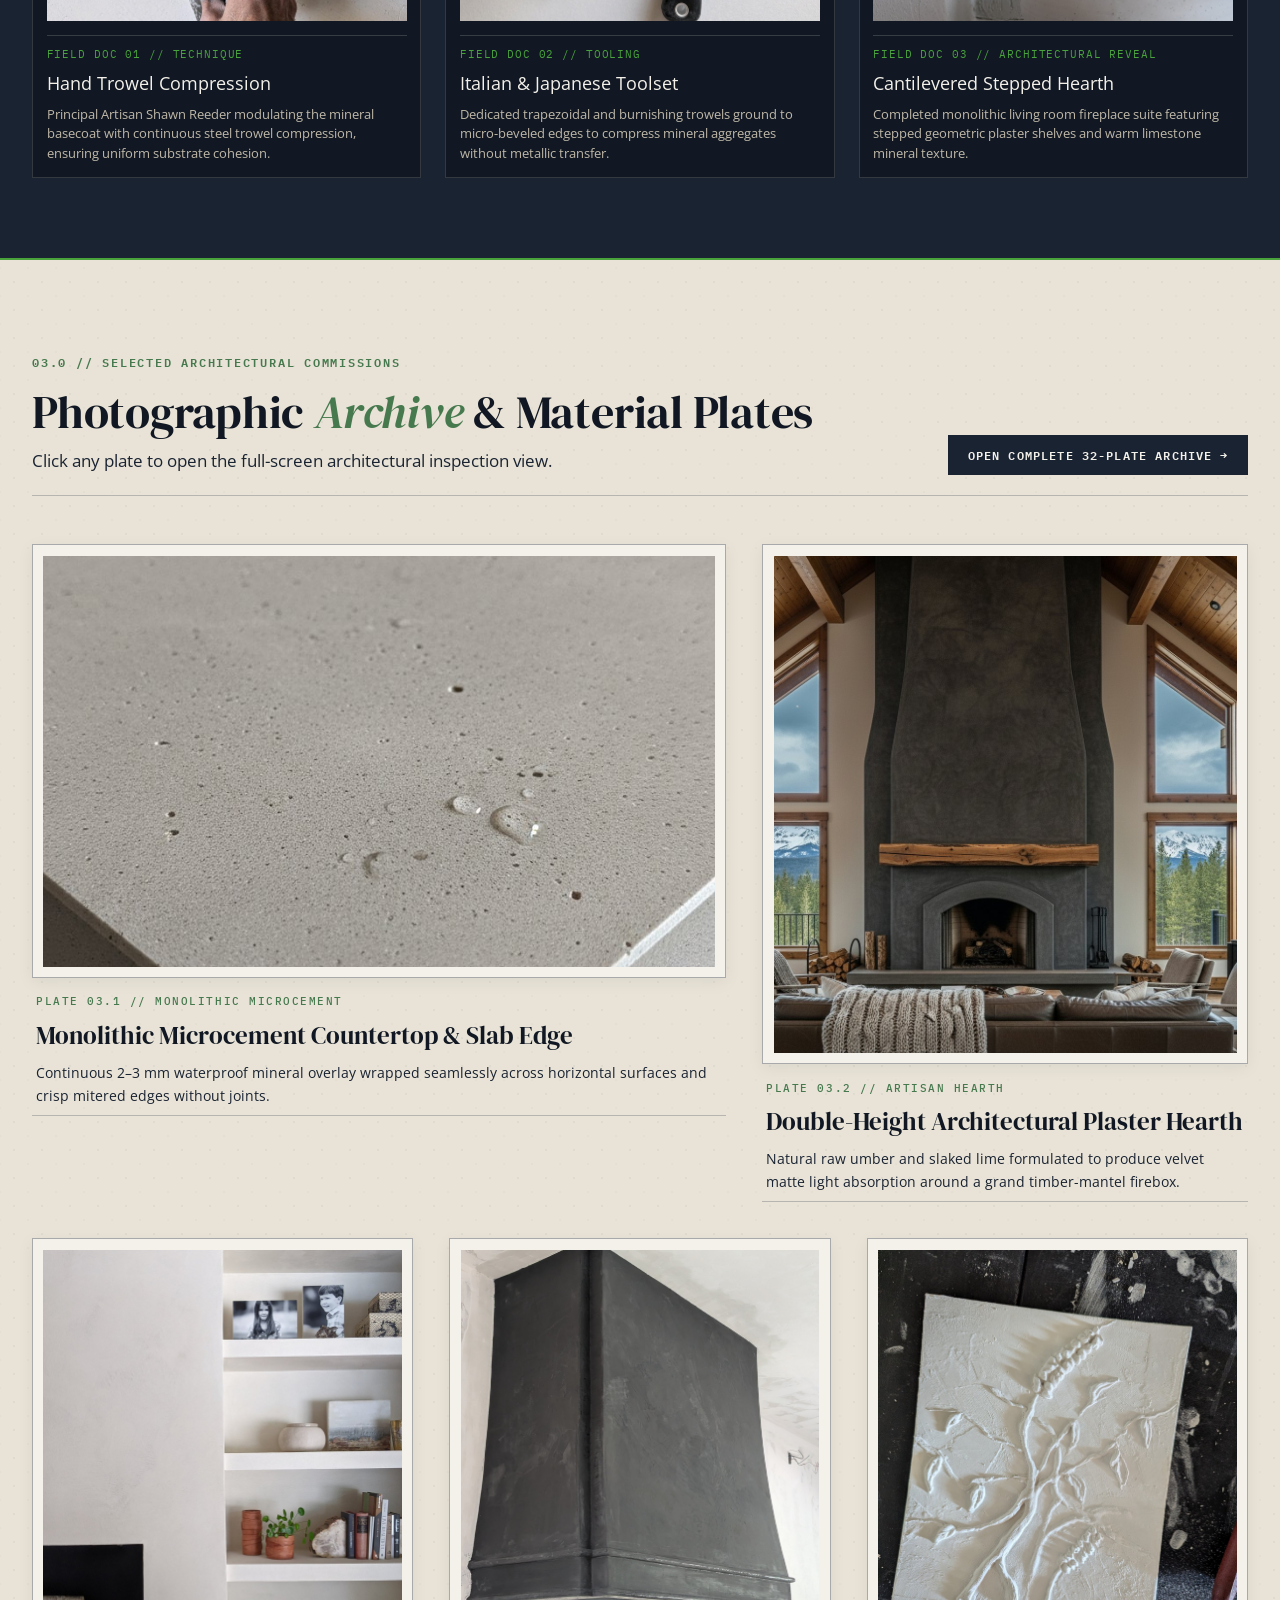
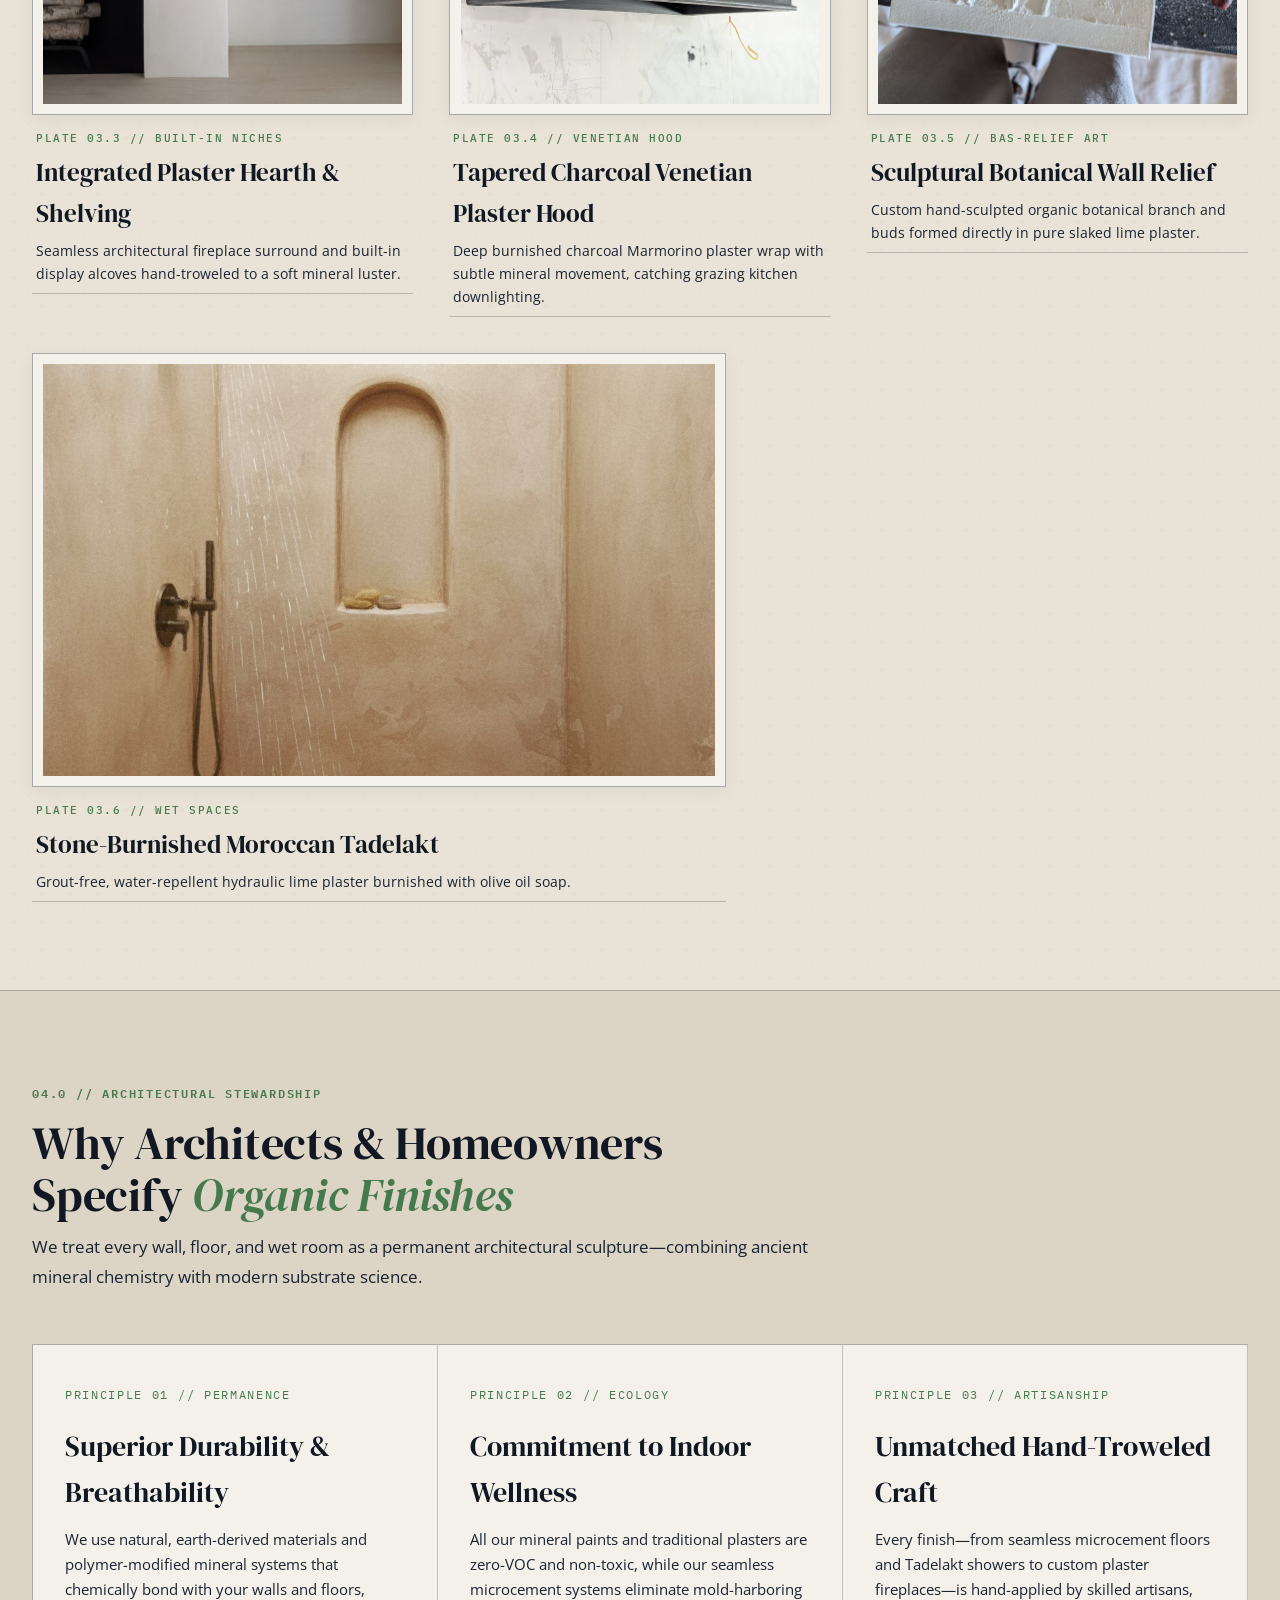
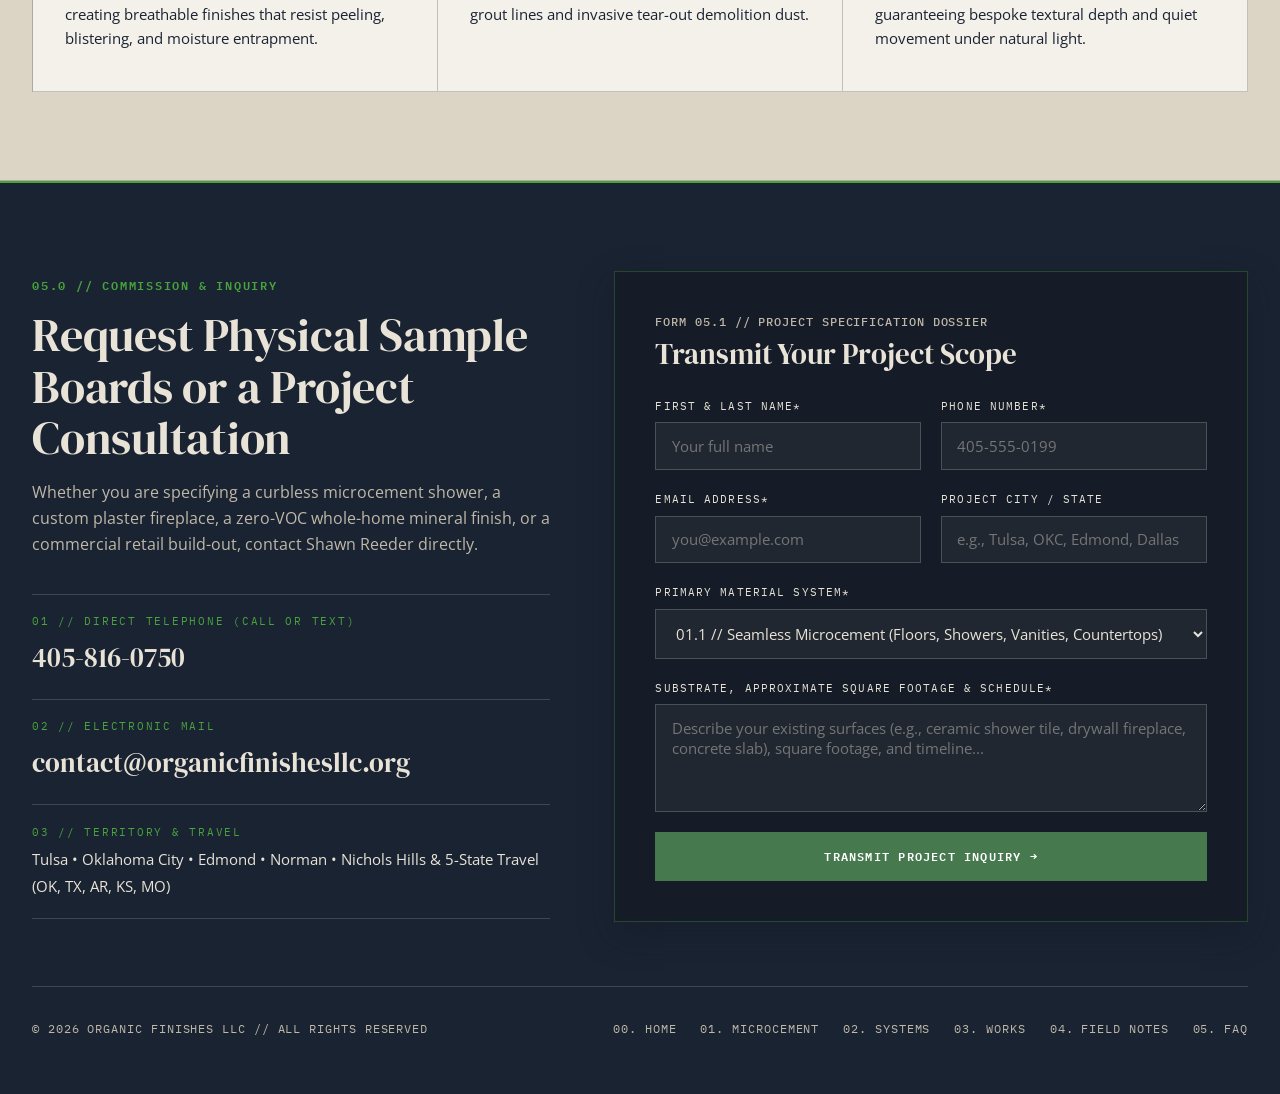
==== commit c810cd3b: "Update Hero to burnished Venetian plaster (Option 1) and align utility bar to Sand Springs/Tulsa + N" ====
--- a/index.html
+++ b/index.html
@@ -37,7 +37,7 @@
   <!-- Archival Specimen Metadata Bar -->
   <div class="utility-bar">
     <div class="container utility-bar-inner">
-      <div>ARCHIVE // TULSA &amp; OKC • 5-STATE REGIONAL COMMISSION (OK · TX · AR · KS · MO)</div>
+      <div>ARCHIVE // SAND SPRINGS &amp; TULSA, OK • NATIONWIDE DOMESTIC COMMISSIONS</div>
       <div class="utility-links">
         <a href="tel:4058160750">TEL: 405-816-0750</a>
         <a href="mailto:contact@organicfinishesllc.org">CONTACT@ORGANICFINISHESLLC.ORG</a>
@@ -98,10 +98,10 @@
           </div>
         </div>
 
-        <div class="hero-media">
-          <img src="images/finished-fireplace.jpg" alt="Floor-to-ceiling sculpted hand-troweled lime plaster fireplace surround by Organic Finishes LLC" class="hero-img-main" />
+        <div class="hero-media" style="border: 1px solid var(--brand-navy); background-color: var(--brand-navy);">
+          <img src="images/venetian-plaster-montana-estate.jpg" alt="Mirror-burnished Venetian plaster wall reflecting natural light alongside warm timber beams by Organic Finishes LLC" class="hero-img-main" />
           <div class="hero-caption-card">
-            <span><strong>PLATE 01 // SCULPTED HEARTH</strong> — HAND-TROWELED SLAKED LIME</span>
+            <span><strong>PLATE 01 // BURNISHED VENETIAN PLASTER</strong> — HAND-TROWELED MINERAL SHEEN</span>
             <span>[CLICK IMAGE TO INSPECT]</span>
           </div>
         </div>
--- a/styles.css
+++ b/styles.css
@@ -1,7 +1,7 @@
 /* ==========================================================================
    ORGANIC FINISHES LLC — BRAND PALETTE & HIGH-CONTRAST MONOGRAPH EDITION
    Developed from the Official Organic Finishes Brand Board:
-   #362f3d (Deep Plum-Charcoal) | #49a33d (Botanical Leaf) | #e8e3d6 (Limestone Cream)
+   #1a2332 (Dark Navy Blue) | #49a33d (Botanical Leaf) | #e8e3d6 (Limestone Cream)
    #46794e (Deep Forest Sage)   | #5a5a36 (Moss Olive)
    Typography: DM Serif Display + Open Sans + IBM Plex Mono
    ========================================================================== */
@@ -9,9 +9,13 @@
 
 :root {
   /* Official Organic Finishes Brand Board Palette */
-  --brand-plum: #362f3d;
-  --brand-plum-deep: #241f29;
-  --brand-plum-elevated: #41394a;
+  --brand-navy: #1a2332;
+  --brand-navy-deep: #111823;
+  --brand-navy-elevated: #232f42;
+  --brand-plum: var(--brand-navy);
+  --brand-plum-deep: var(--brand-navy-deep);
+  --brand-plum-elevated: var(--brand-navy-elevated);
+  
   --brand-leaf: #49a33d;
   --brand-cream: #e8e3d6;
   --brand-cream-bright: #f4f1ea;
@@ -23,14 +27,14 @@
   --bg-alabaster: #e8e3d6;          /* Brand board center limestone swatch */
   --bg-travertine: #dcd5c5;         /* Deeper warm mineral stone for section contrast */
   --bg-card: #f4f1ea;               /* Crisp elevated mineral card surface */
-  --bg-obsidian: #362f3d;           /* Brand board primary deep plum-charcoal */
-  --bg-obsidian-elevated: #2a2430;  /* High-contrast recessed dark card */
-
-  --text-primary: #241f29;          /* Deepened plum-charcoal for razor-sharp readability */
-  --text-secondary: #362f3d;        /* Primary brand plum-slate for body copy */
+  --bg-obsidian: #1a2332;           /* Brand board primary dark navy blue */
+  --bg-obsidian-elevated: #151c28;  /* High-contrast recessed dark card */
+
+  --text-primary: #111823;          /* Deepened dark navy for razor-sharp readability */
+  --text-secondary: #1a2332;        /* Primary brand dark navy for body copy */
   --text-muted: #5a5a36;            /* Brand moss olive for metadata & captions */
-  --text-on-dark: #e8e3d6;          /* Brand limestone cream on dark plum surfaces */
-  --text-on-dark-muted: #bfb8a8;    /* Warm muted stone on dark plum */
+  --text-on-dark: #e8e3d6;          /* Brand limestone cream on dark navy surfaces */
+  --text-on-dark-muted: #bfb8a8;    /* Warm muted stone on dark navy */
 
   /* Brand Botanical & Mineral Accents */
   --accent-terracotta: #46794e;       /* Brand forest sage (#46794e) */
@@ -39,9 +43,9 @@
   --accent-leaf: #49a33d;             /* Brand vibrant leaf (#49a33d) */
 
   /* High-Contrast Exposed 1px Architectural Hairline Rules */
-  --rule-hairline: 1px solid rgba(54, 47, 61, 0.24);
+  --rule-hairline: 1px solid rgba(26, 35, 50, 0.24);
   --rule-dark: 1px solid rgba(232, 227, 214, 0.18);
-  --border-sand: rgba(54, 47, 61, 0.24);
+  --border-sand: rgba(26, 35, 50, 0.24);
   --border-dark: rgba(232, 227, 214, 0.18);
 
   --radius-sm: 0px;
@@ -82,7 +86,7 @@
 /* Tactile Limewash / Archival Paper Grain */
 .mineral-surface {
   background-image:
-    radial-gradient(rgba(54, 47, 61, 0.045) 1px, transparent 0),
+    radial-gradient(rgba(26, 35, 50, 0.045) 1px, transparent 0),
     radial-gradient(rgba(90, 90, 54, 0.03) 1px, transparent 0);
   background-size: 28px 28px;
   background-position: 0 0, 14px 14px;
@@ -107,7 +111,7 @@
 }
 
 /* ==========================================================================
-   1. ARCHIVAL SPECIMEN METADATA BAR (Top Utility Bar — Deep Brand Plum)
+   1. ARCHIVAL SPECIMEN METADATA BAR (Top Utility Bar — Deep Brand Dark Navy)
    ========================================================================== */
 .utility-bar {
   background-color: var(--brand-plum-deep);
@@ -155,16 +159,16 @@
 }
 
 /* ==========================================================================
-   2. EDITORIAL HEADER & CATALOG NAVIGATION (High-Contrast Brand Plum Header)
+   2. EDITORIAL HEADER & CATALOG NAVIGATION (High-Contrast Brand Dark Navy Header)
    ========================================================================== */
 .site-header {
   position: sticky;
   top: 0;
   z-index: 100;
-  background-color: rgba(54, 47, 61, 0.97);
+  background-color: rgba(26, 35, 50, 0.97);
   backdrop-filter: blur(12px);
   border-bottom: 2px solid var(--brand-leaf);
-  box-shadow: 0 6px 24px rgba(36, 31, 41, 0.18);
+  box-shadow: 0 6px 24px rgba(17, 24, 35, 0.18);
 }
 
 .header-inner {
@@ -435,7 +439,7 @@
   border: 1.5px solid var(--brand-plum);
   padding: 0.85rem;
   background-color: var(--bg-card);
-  box-shadow: 10px 10px 0px rgba(54, 47, 61, 0.12);
+  box-shadow: 10px 10px 0px rgba(26, 35, 50, 0.12);
 }
 
 .hero-img-main {
@@ -480,7 +484,7 @@
 }
 
 /* ==========================================================================
-   5. ARCHIVAL METRICS LEDGER (High-Contrast Brand Plum #362f3d Band)
+   5. ARCHIVAL METRICS LEDGER (High-Contrast Brand Dark Navy #1a2332 Band)
    ========================================================================== */
 .metrics-bar {
   background-color: var(--brand-plum);
@@ -805,10 +809,10 @@
   height: auto;
   max-height: 520px;
   overflow: hidden;
-  border: 1px solid rgba(54, 47, 61, 0.35);
+  border: 1px solid rgba(26, 35, 50, 0.35);
   padding: 0.65rem;
   background-color: var(--bg-card);
-  box-shadow: 0 4px 16px rgba(36, 31, 41, 0.06);
+  box-shadow: 0 4px 16px rgba(17, 24, 35, 0.06);
 }
 
 .gallery-card.wide-plate .gallery-img-box,
@@ -1155,14 +1159,14 @@
   background-color: var(--brand-plum-deep);
   border: 1.5px solid var(--brand-leaf);
   padding: 0.85rem;
-  box-shadow: 12px 12px 0px rgba(20, 17, 23, 0.45);
+  box-shadow: 12px 12px 0px rgba(17, 24, 35, 0.45);
 }
 
 .cinema-video {
   width: 100%;
   aspect-ratio: 16 / 9;
   display: block;
-  background-color: #141117;
+  background-color: #0d131a;
   object-fit: cover;
 }
 
@@ -1387,7 +1391,7 @@
 
 .spec-deck-card {
   background-color: var(--bg-card);
-  border: 1px solid rgba(54, 47, 61, 0.35);
+  border: 1px solid rgba(26, 35, 50, 0.35);
   padding: 0.65rem;
   display: flex;
   flex-direction: column;
@@ -1396,7 +1400,7 @@
 
 .spec-deck-card:hover {
   transform: translateY(-3px);
-  box-shadow: 6px 6px 0px rgba(54, 47, 61, 0.14);
+  box-shadow: 6px 6px 0px rgba(26, 35, 50, 0.14);
 }
 
 .spec-deck-img-wrap {
@@ -1516,7 +1520,7 @@
   min-width: 0;
   max-width: 100%;
   box-sizing: border-box;
-  box-shadow: 0 12px 32px rgba(20, 17, 23, 0.35);
+  box-shadow: 0 12px 32px rgba(17, 24, 35, 0.35);
 }
 
 .quote-form-card .btn-primary {
@@ -1612,7 +1616,7 @@
 .inquiry-summary-box {
   margin: 0.85rem 0;
   padding: 0.85rem;
-  background-color: rgba(20, 17, 23, 0.55);
+  background-color: rgba(17, 24, 35, 0.55);
   border: var(--rule-dark);
   font-family: var(--font-mono);
   font-size: 0.74rem;
@@ -1895,3 +1899,248 @@
     padding: 0.2rem 0.4rem;
   }
 }
+
+/* ==========================================================================
+   CLARA — STUDIO CONCIERGE FLOATING CHAT WIDGET
+   ========================================================================== */
+.clara-launcher {
+  position: fixed;
+  bottom: 1.5rem;
+  right: 1.5rem;
+  z-index: 950;
+  display: inline-flex;
+  align-items: center;
+  gap: 0.65rem;
+  background-color: var(--brand-navy);
+  color: var(--brand-cream);
+  border: 1px solid rgba(73, 163, 61, 0.55);
+  padding: 0.72rem 1.15rem;
+  font-family: var(--font-mono);
+  font-size: 0.74rem;
+  font-weight: 500;
+  letter-spacing: 0.08em;
+  text-transform: uppercase;
+  cursor: pointer;
+  box-shadow: 0 12px 30px rgba(17, 24, 35, 0.28);
+  transition: transform 0.2s ease, border-color 0.2s ease, background-color 0.2s ease;
+}
+
+.clara-launcher:hover,
+.clara-launcher:focus-visible {
+  background-color: var(--brand-navy-deep);
+  border-color: var(--brand-leaf);
+  transform: translateY(-2px);
+  outline: none;
+}
+
+.clara-status-dot {
+  width: 8px;
+  height: 8px;
+  border-radius: 50%;
+  background-color: var(--brand-leaf);
+  box-shadow: 0 0 0 3px rgba(73, 163, 61, 0.22);
+  flex-shrink: 0;
+}
+
+.clara-panel {
+  position: fixed;
+  bottom: 5.25rem;
+  right: 1.5rem;
+  z-index: 955;
+  width: 370px;
+  max-width: calc(100vw - 2rem);
+  height: 520px;
+  max-height: calc(100vh - 7rem);
+  background-color: var(--bg-card);
+  border: 1px solid var(--brand-navy);
+  box-shadow: 0 20px 50px rgba(17, 24, 35, 0.34);
+  display: none;
+  flex-direction: column;
+  overflow: hidden;
+}
+
+.clara-panel.open {
+  display: flex;
+}
+
+.clara-header {
+  background-color: var(--brand-navy);
+  color: var(--brand-cream);
+  padding: 0.9rem 1.1rem;
+  border-bottom: 1px solid rgba(232, 227, 214, 0.16);
+  display: flex;
+  align-items: center;
+  justify-content: space-between;
+  gap: 0.75rem;
+}
+
+.clara-title-group {
+  display: flex;
+  align-items: center;
+  gap: 0.65rem;
+}
+
+.clara-avatar {
+  width: 32px;
+  height: 32px;
+  border: 1px solid var(--brand-leaf);
+  display: flex;
+  align-items: center;
+  justify-content: center;
+  font-family: var(--font-display);
+  font-size: 1.05rem;
+  color: var(--brand-cream);
+  background-color: var(--brand-navy-deep);
+  flex-shrink: 0;
+}
+
+.clara-name {
+  font-family: var(--font-display);
+  font-size: 1.08rem;
+  line-height: 1.15;
+  color: var(--brand-cream);
+}
+
+.clara-subtitle {
+  font-family: var(--font-mono);
+  font-size: 0.63rem;
+  letter-spacing: 0.08em;
+  text-transform: uppercase;
+  color: var(--text-on-dark-muted);
+}
+
+.clara-close {
+  background: transparent;
+  border: 1px solid rgba(232, 227, 214, 0.25);
+  color: var(--brand-cream);
+  font-family: var(--font-mono);
+  font-size: 0.72rem;
+  padding: 0.25rem 0.5rem;
+  cursor: pointer;
+  transition: border-color 0.2s ease, color 0.2s ease;
+}
+
+.clara-close:hover {
+  border-color: var(--brand-leaf);
+  color: #ffffff;
+}
+
+.clara-messages {
+  flex: 1;
+  overflow-y: auto;
+  padding: 1rem;
+  display: flex;
+  flex-direction: column;
+  gap: 0.75rem;
+  background-color: var(--bg-card);
+}
+
+.clara-msg {
+  max-width: 88%;
+  padding: 0.68rem 0.85rem;
+  font-size: 0.86rem;
+  line-height: 1.5;
+  border: 1px solid transparent;
+}
+
+.clara-msg-bot {
+  align-self: flex-start;
+  background-color: var(--brand-cream);
+  color: var(--text-primary);
+  border-color: rgba(26, 35, 50, 0.18);
+}
+
+.clara-msg-user {
+  align-self: flex-end;
+  background-color: var(--brand-navy);
+  color: var(--brand-cream);
+  border-color: var(--brand-navy);
+}
+
+.clara-msg-bot a {
+  color: var(--brand-sage-dark);
+  font-weight: 600;
+  text-decoration: underline;
+}
+
+.clara-chips {
+  padding: 0.55rem 0.85rem;
+  border-top: 1px solid rgba(26, 35, 50, 0.12);
+  background-color: var(--brand-cream-bright);
+  display: flex;
+  flex-wrap: wrap;
+  gap: 0.4rem;
+}
+
+.clara-chip {
+  background-color: transparent;
+  border: 1px solid rgba(26, 35, 50, 0.28);
+  color: var(--brand-navy);
+  font-family: var(--font-mono);
+  font-size: 0.64rem;
+  letter-spacing: 0.04em;
+  padding: 0.28rem 0.52rem;
+  cursor: pointer;
+  transition: background-color 0.18s ease, color 0.18s ease, border-color 0.18s ease;
+}
+
+.clara-chip:hover {
+  background-color: var(--brand-navy);
+  color: var(--brand-cream);
+  border-color: var(--brand-navy);
+}
+
+.clara-input-row {
+  display: flex;
+  border-top: 1px solid var(--brand-navy);
+  background-color: #ffffff;
+}
+
+.clara-input {
+  flex: 1;
+  border: none;
+  padding: 0.72rem 0.85rem;
+  font-family: var(--font-sans);
+  font-size: 0.86rem;
+  color: var(--text-primary);
+  background: transparent;
+  outline: none;
+}
+
+.clara-send {
+  background-color: var(--brand-sage);
+  color: #ffffff;
+  border: none;
+  border-left: 1px solid var(--brand-navy);
+  padding: 0 1rem;
+  font-family: var(--font-mono);
+  font-size: 0.72rem;
+  font-weight: 600;
+  letter-spacing: 0.08em;
+  text-transform: uppercase;
+  cursor: pointer;
+  transition: background-color 0.2s ease;
+}
+
+.clara-send:hover {
+  background-color: var(--brand-leaf);
+}
+
+@media (max-width: 520px) {
+  .clara-launcher {
+    bottom: 1rem;
+    right: 1rem;
+    padding: 0.65rem 0.95rem;
+    font-size: 0.68rem;
+  }
+
+  .clara-panel {
+    bottom: 4.35rem;
+    right: 1rem;
+    left: 1rem;
+    width: auto;
+    max-width: none;
+    height: 460px;
+  }
+}
+
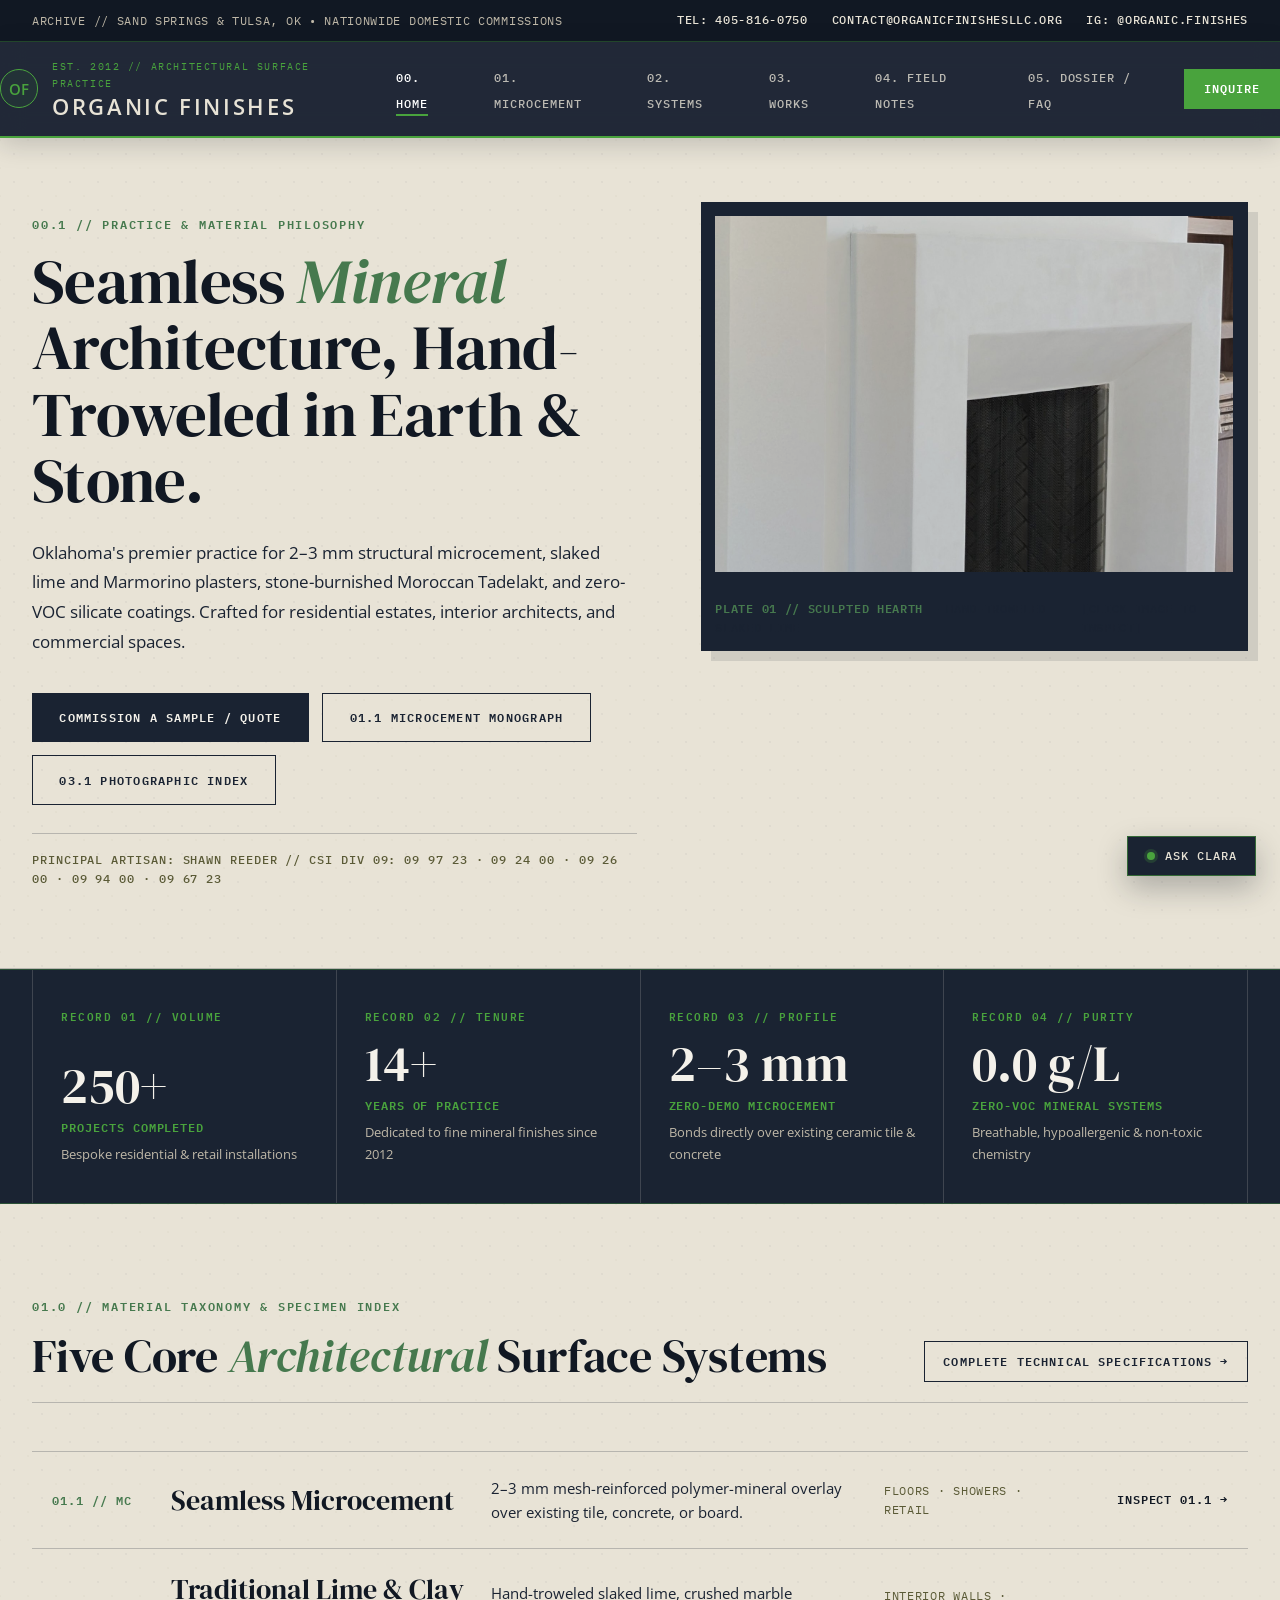
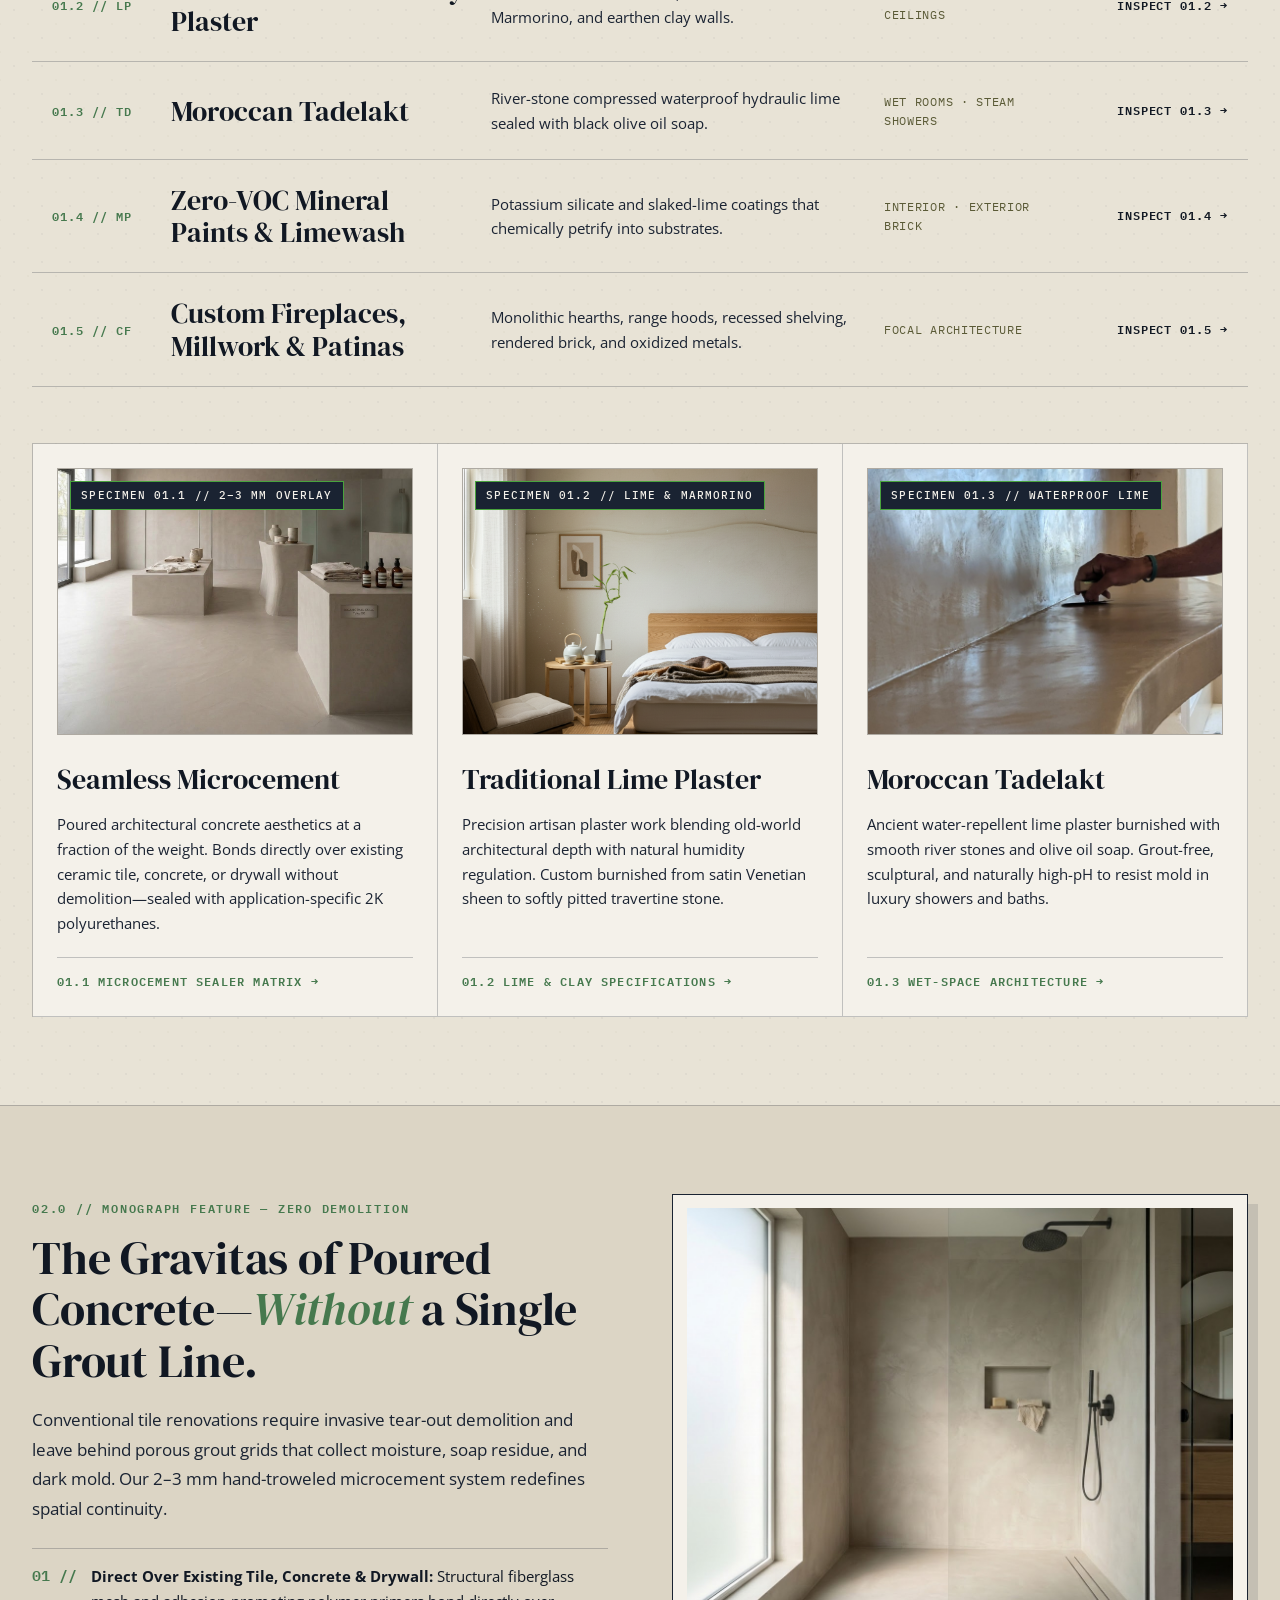
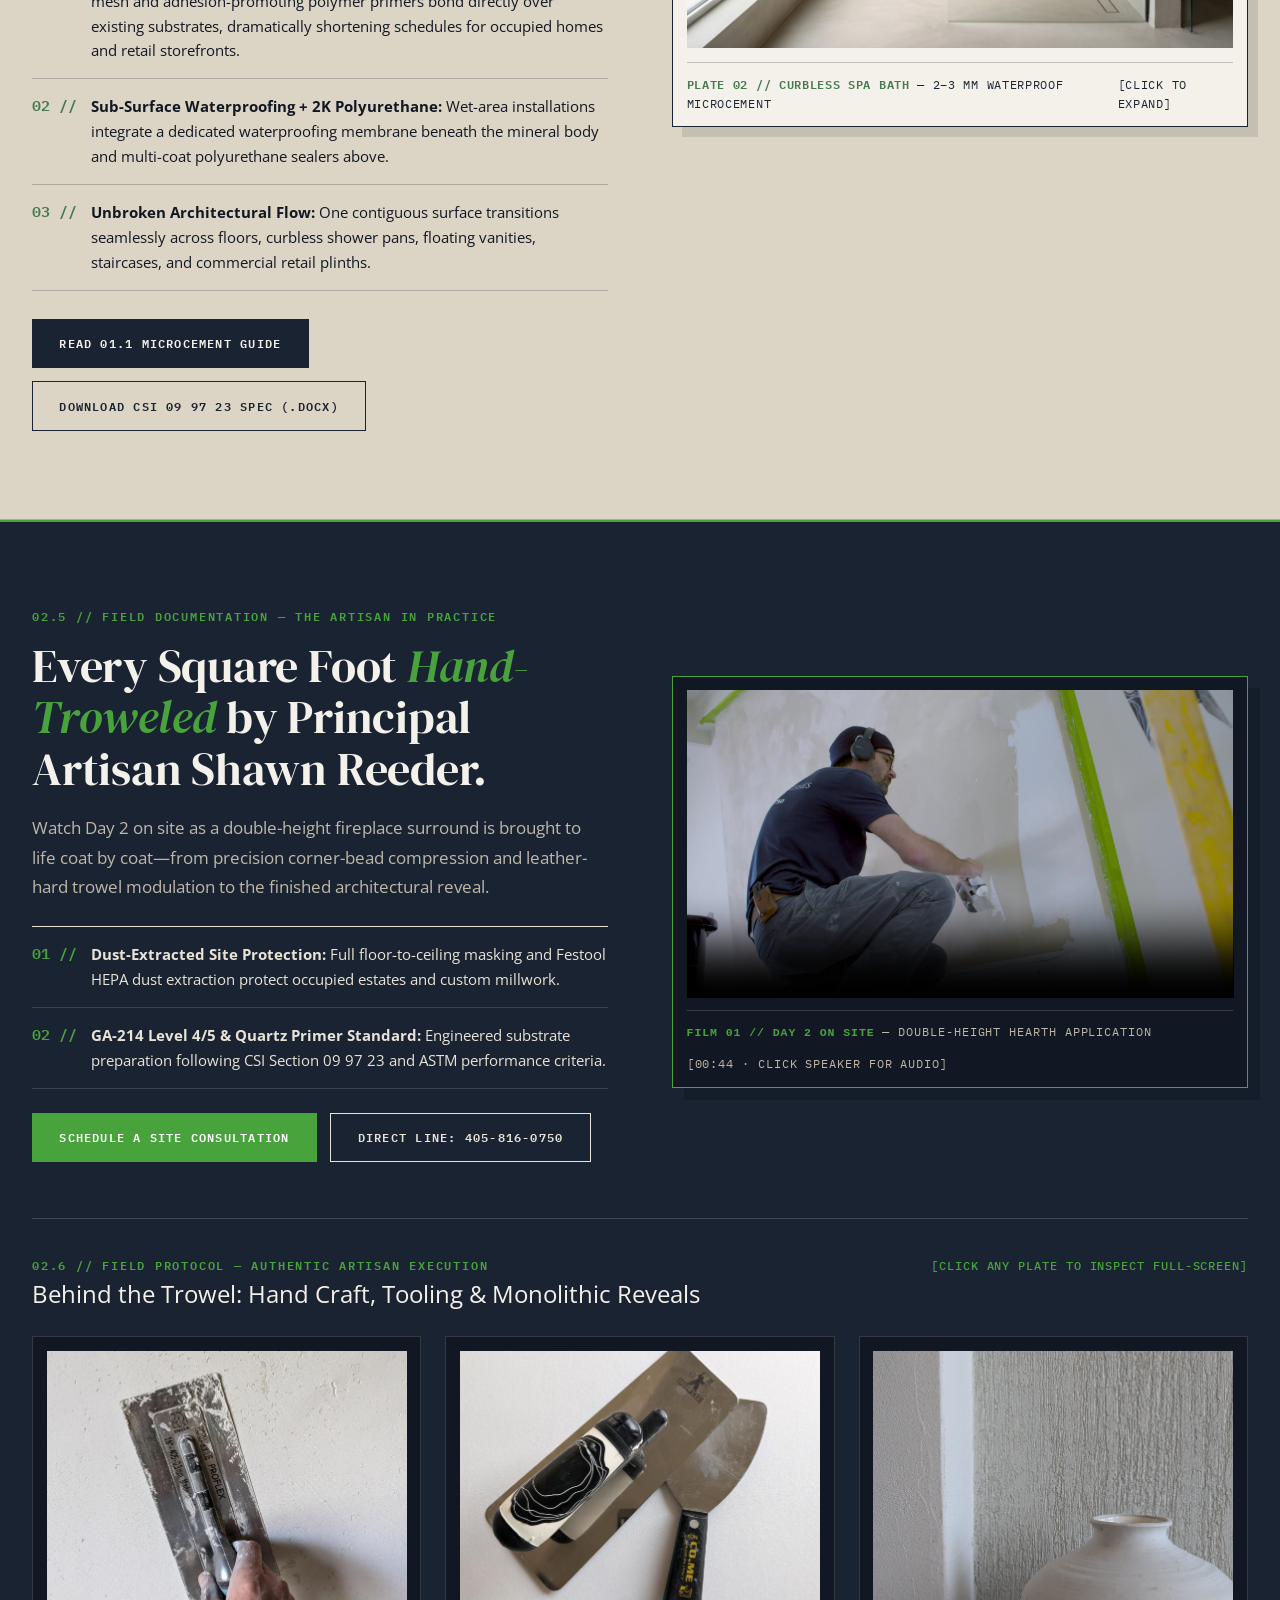
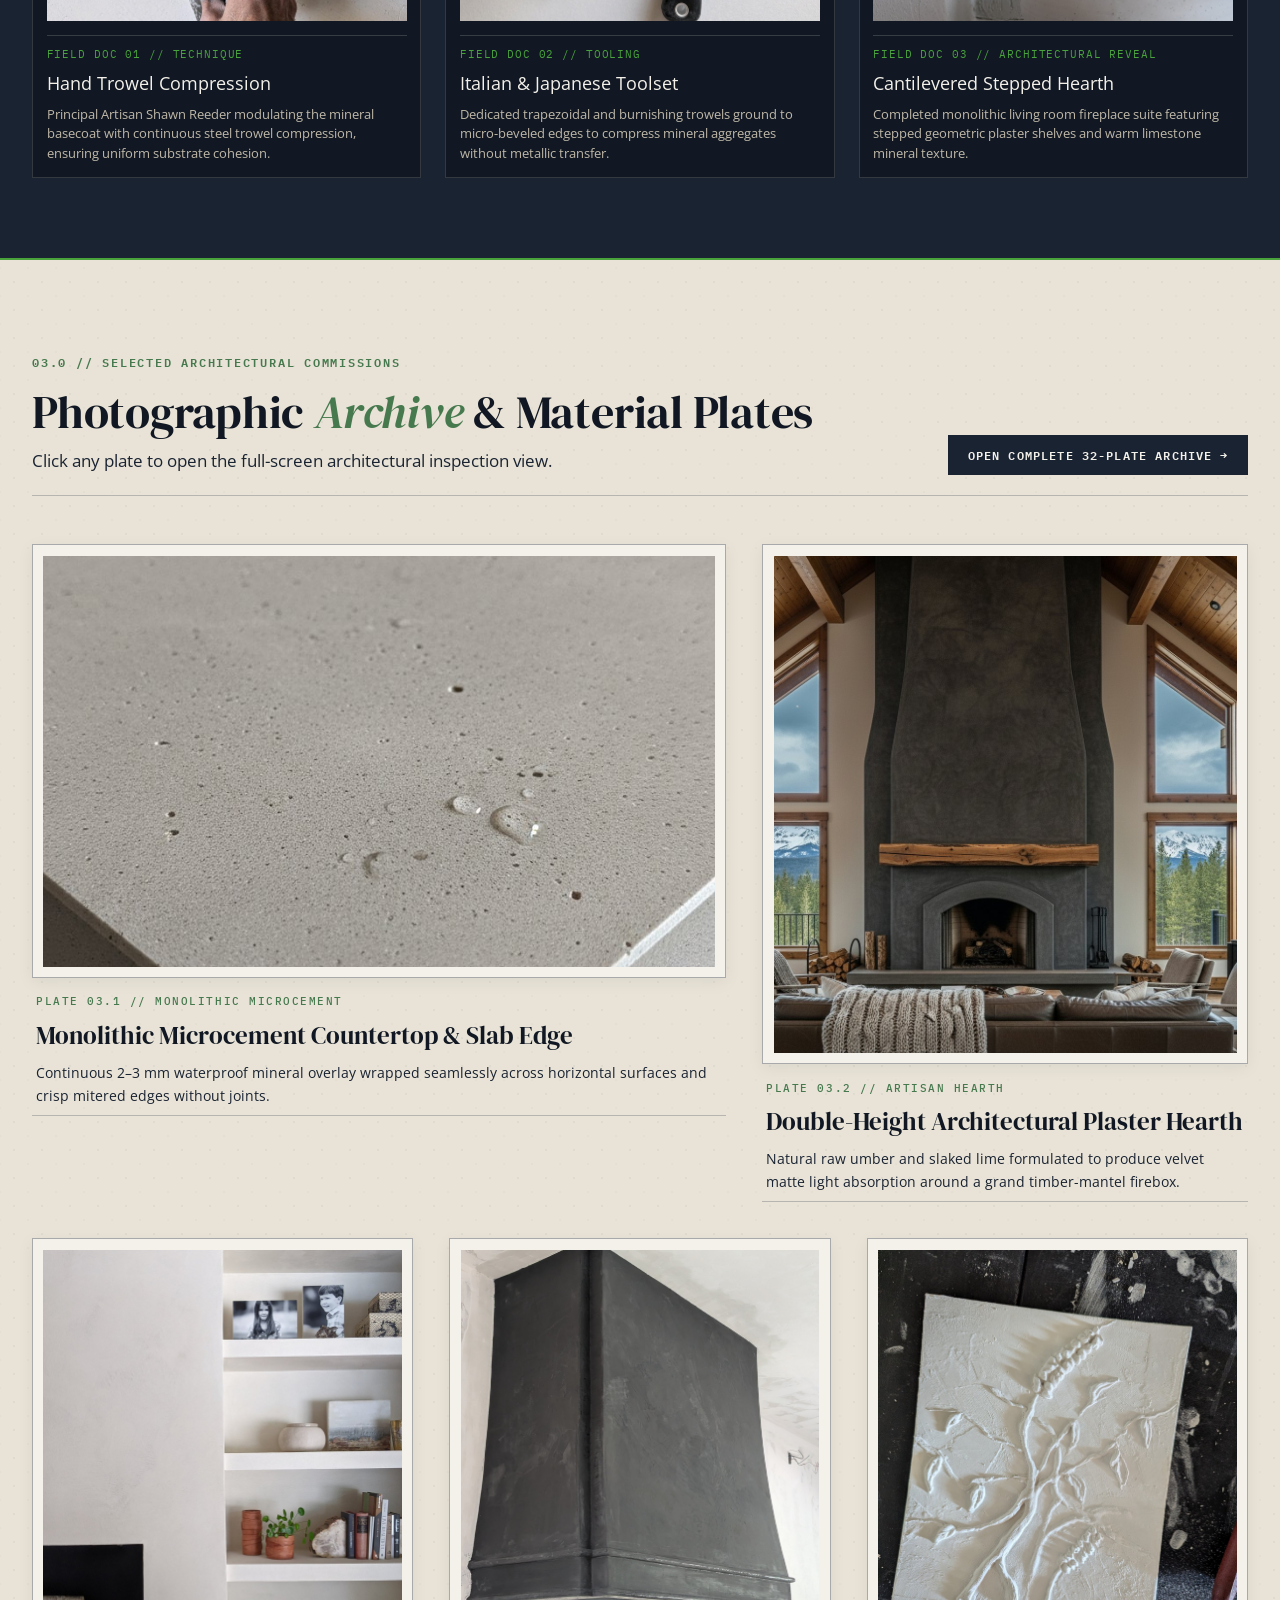
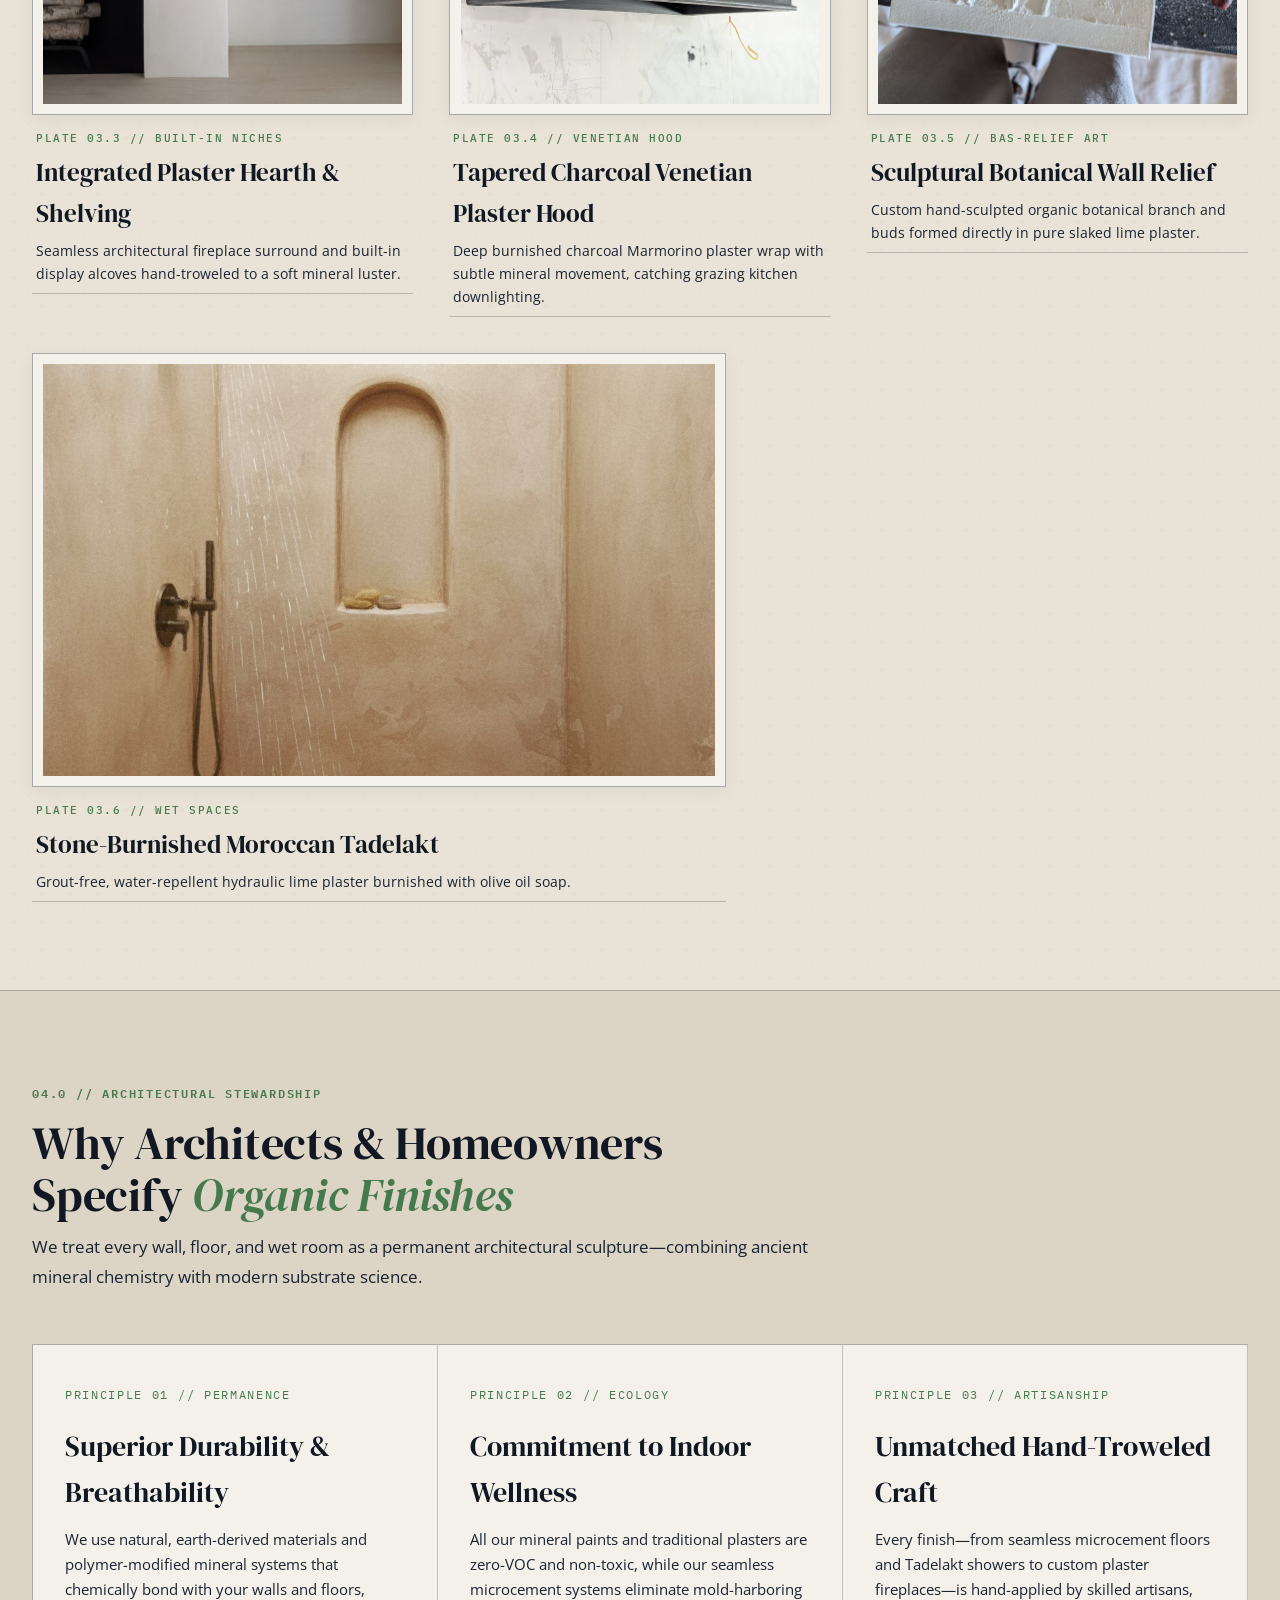
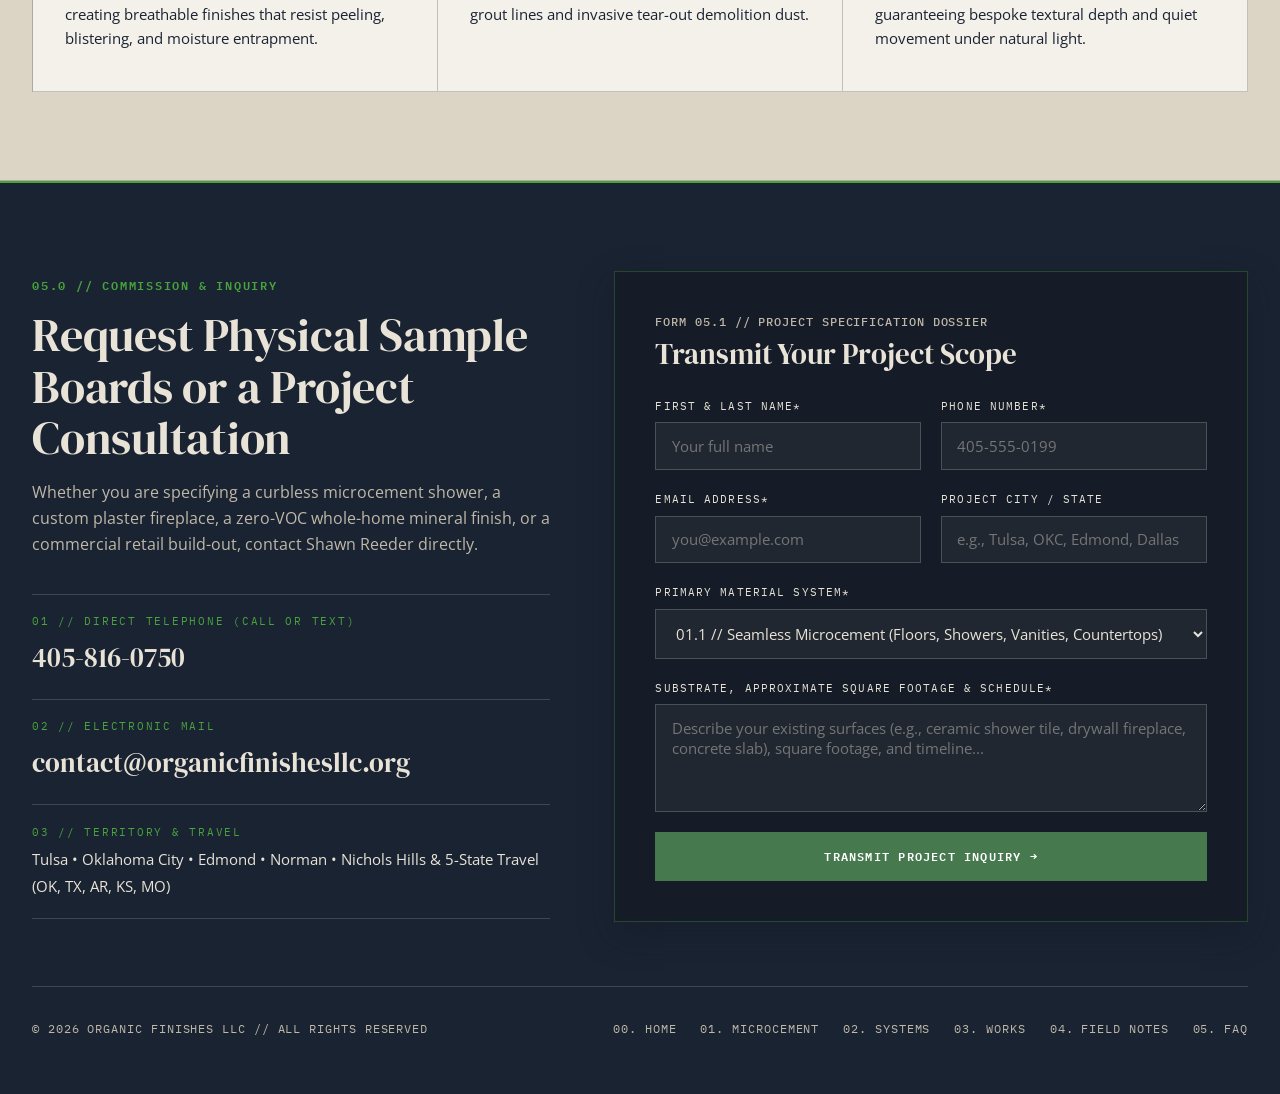
==== commit 360168e5: "Restore original sculpted hearth Hero image with toned-down brightness and contrast" ====
--- a/index.html
+++ b/index.html
@@ -99,9 +99,9 @@
         </div>
 
         <div class="hero-media" style="border: 1px solid var(--brand-navy); background-color: var(--brand-navy);">
-          <img src="images/venetian-plaster-montana-estate.jpg" alt="Mirror-burnished Venetian plaster wall reflecting natural light alongside warm timber beams by Organic Finishes LLC" class="hero-img-main" />
+          <img src="images/finished-fireplace.jpg" alt="Floor-to-ceiling sculpted hand-troweled lime plaster fireplace surround by Organic Finishes LLC" class="hero-img-main" style="filter: brightness(0.84) contrast(1.08) saturate(0.95);" />
           <div class="hero-caption-card">
-            <span><strong>PLATE 01 // BURNISHED VENETIAN PLASTER</strong> — HAND-TROWELED MINERAL SHEEN</span>
+            <span><strong>PLATE 01 // SCULPTED HEARTH</strong> — HAND-TROWELED SLAKED LIME</span>
             <span>[CLICK IMAGE TO INSPECT]</span>
           </div>
         </div>
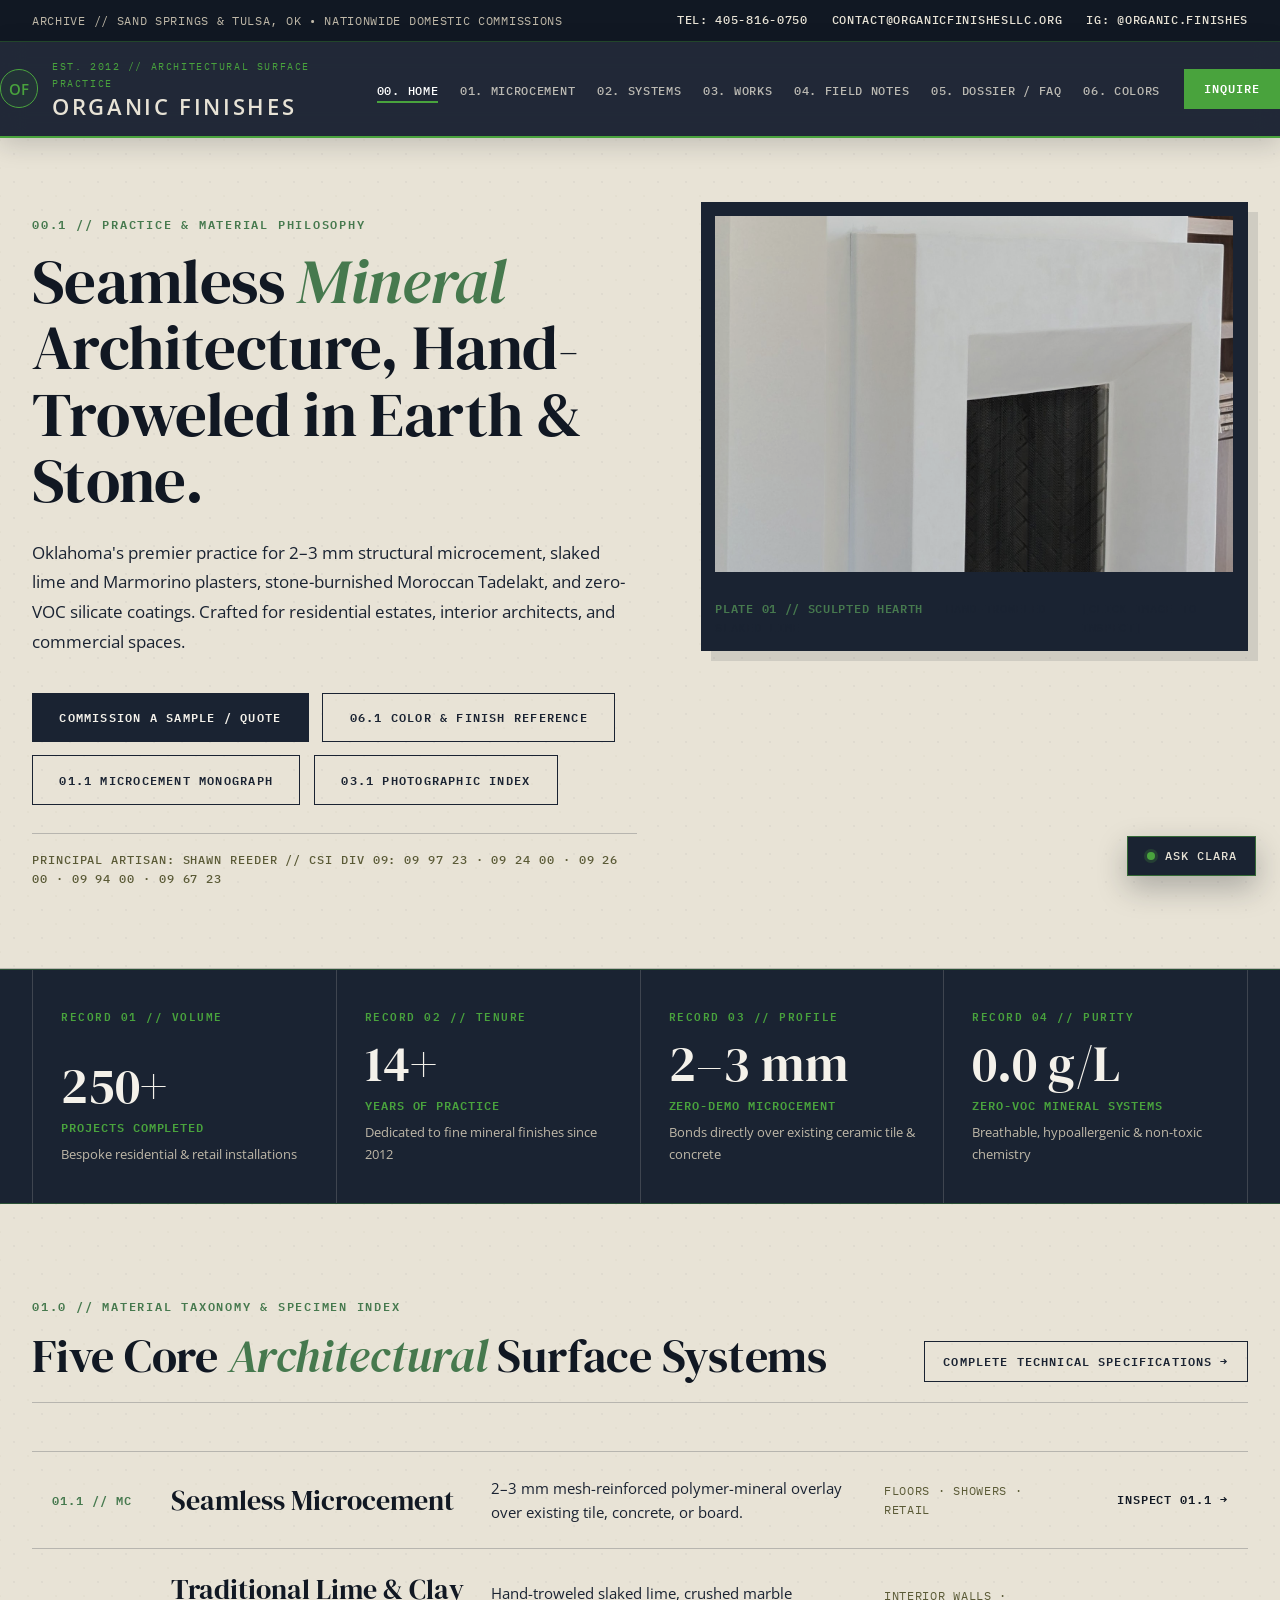
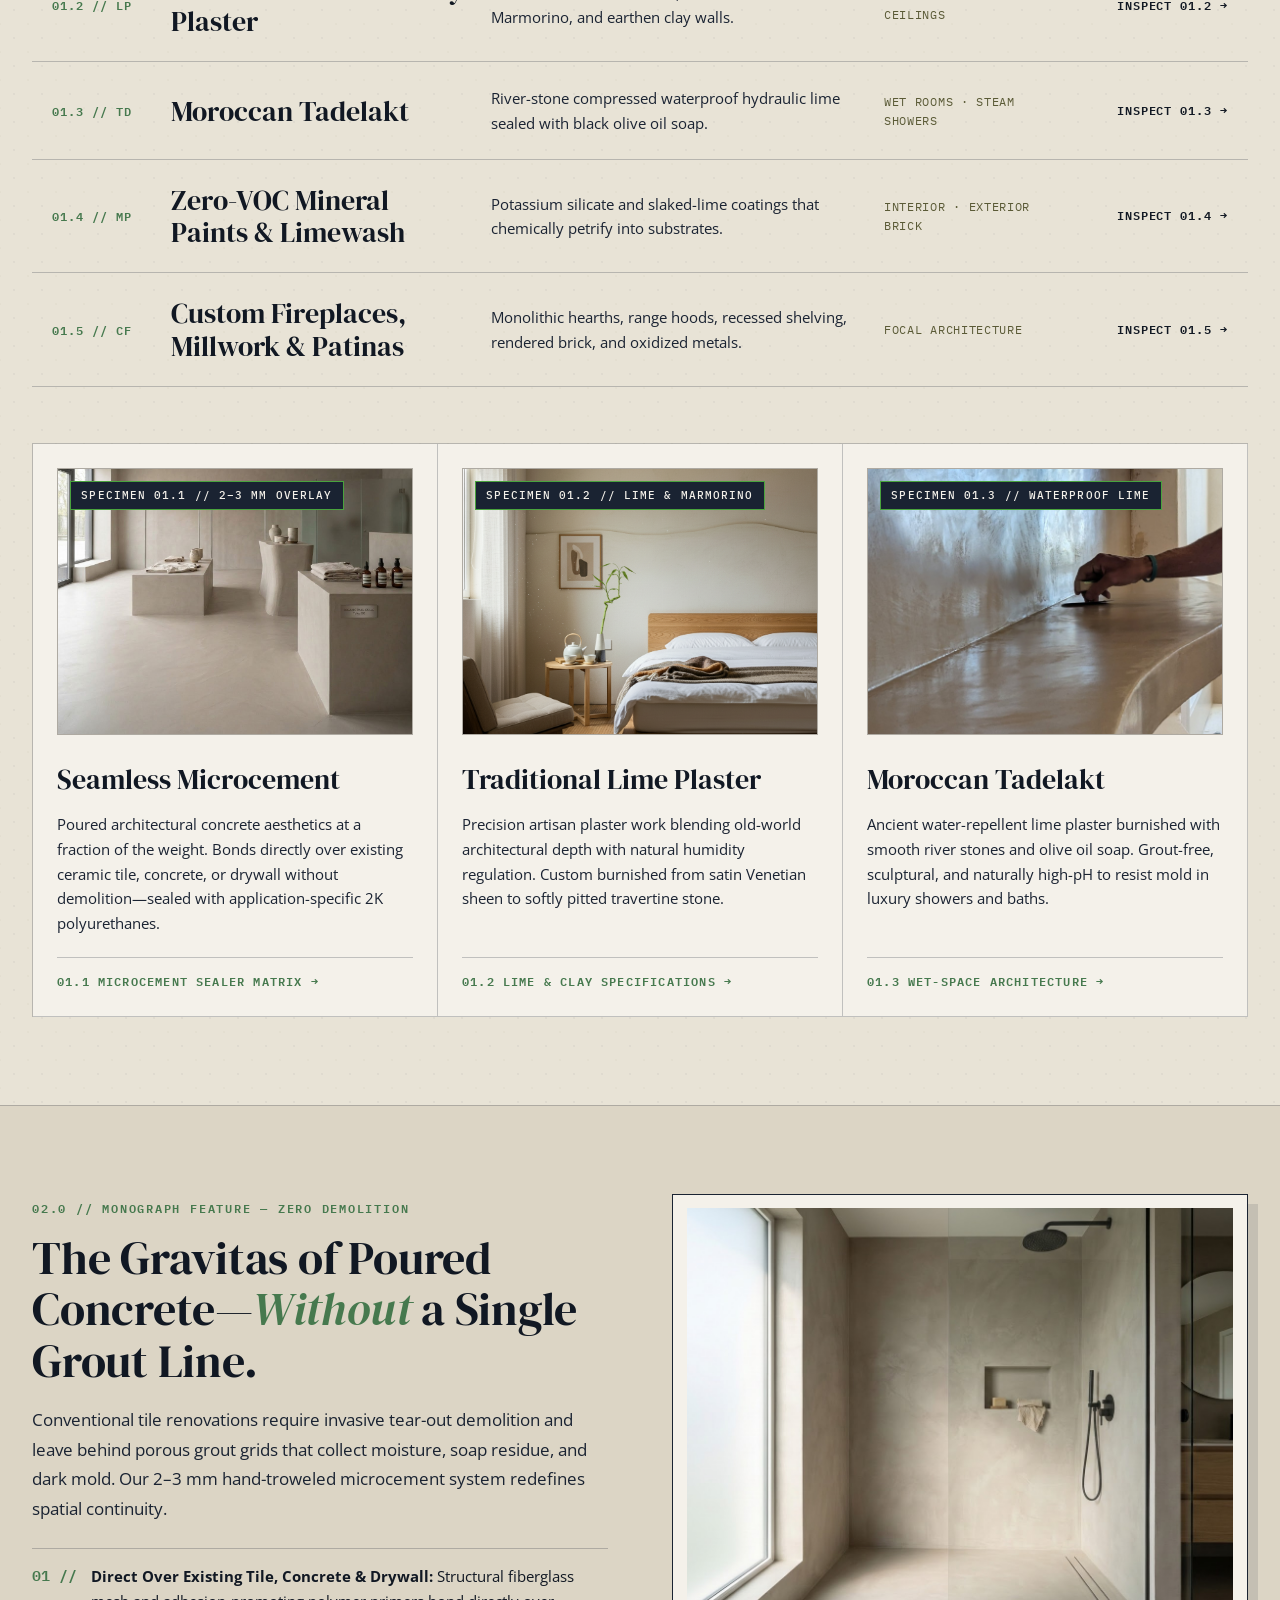
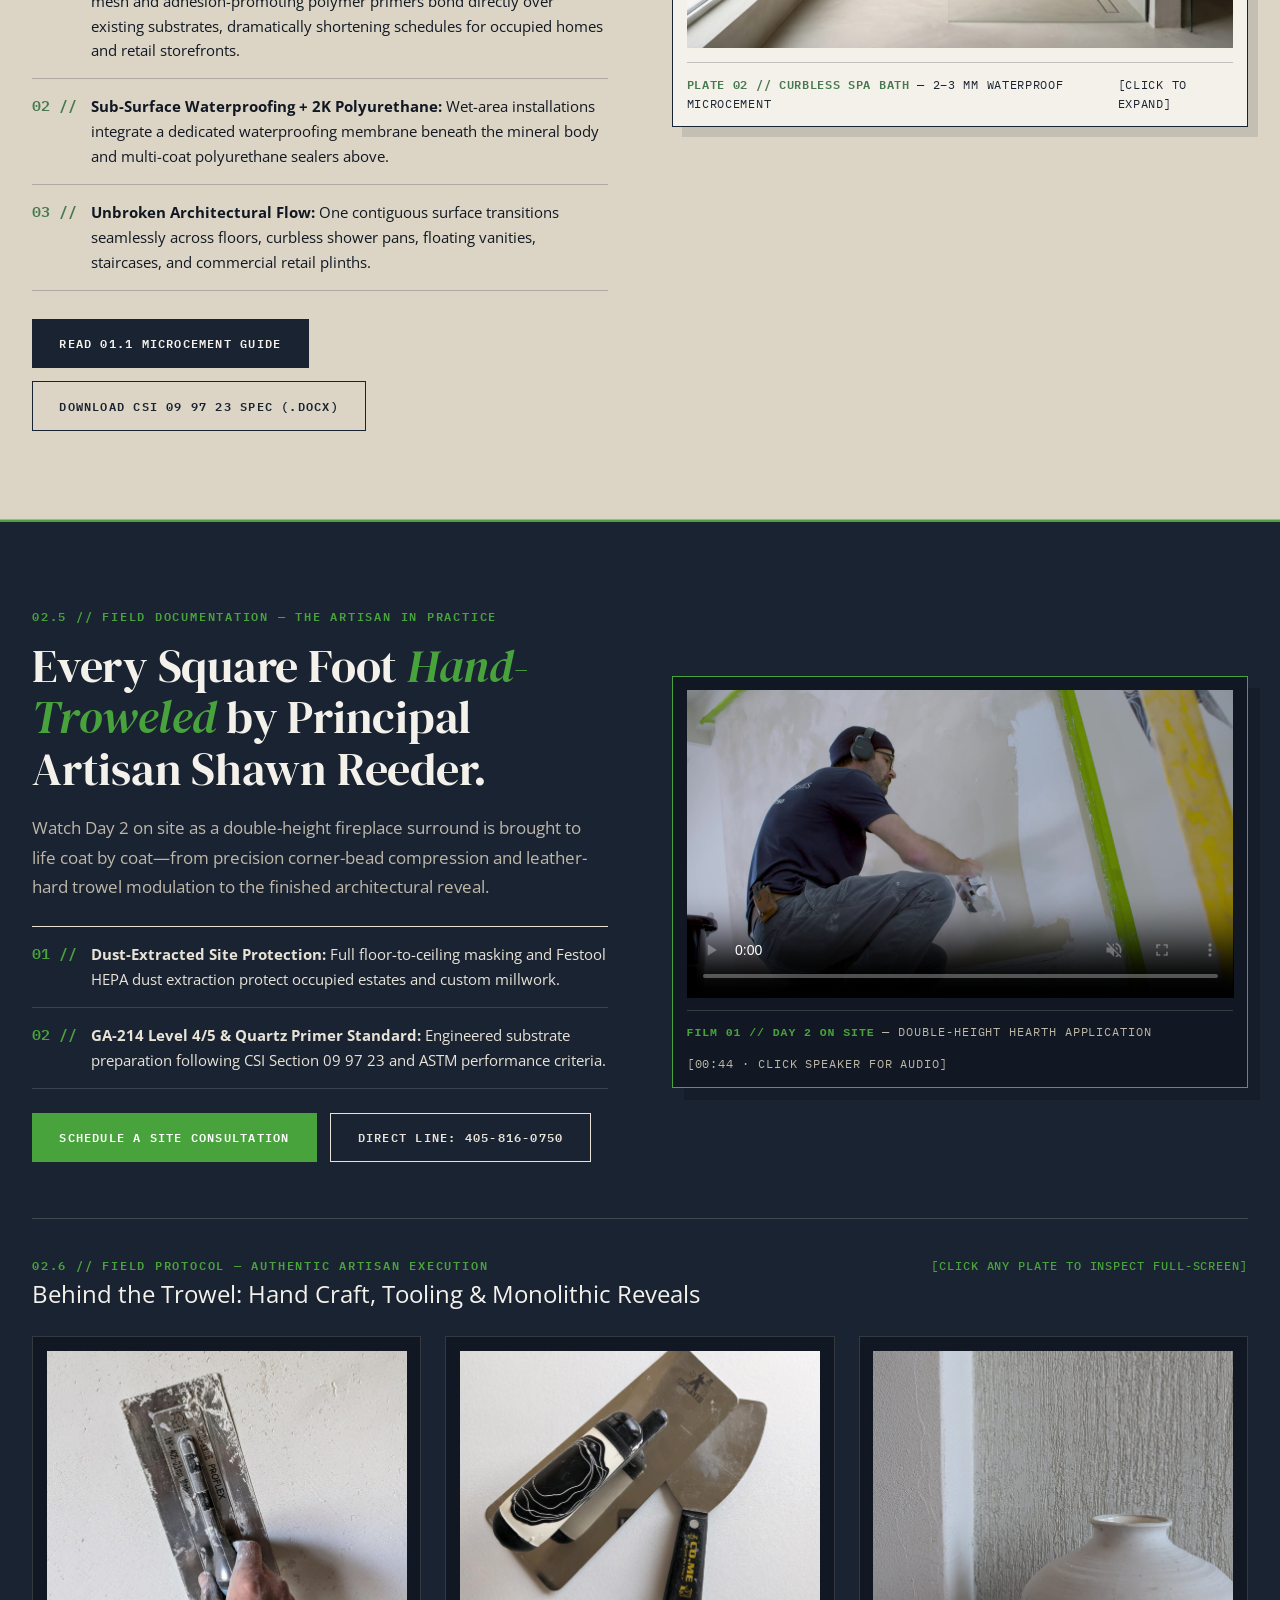
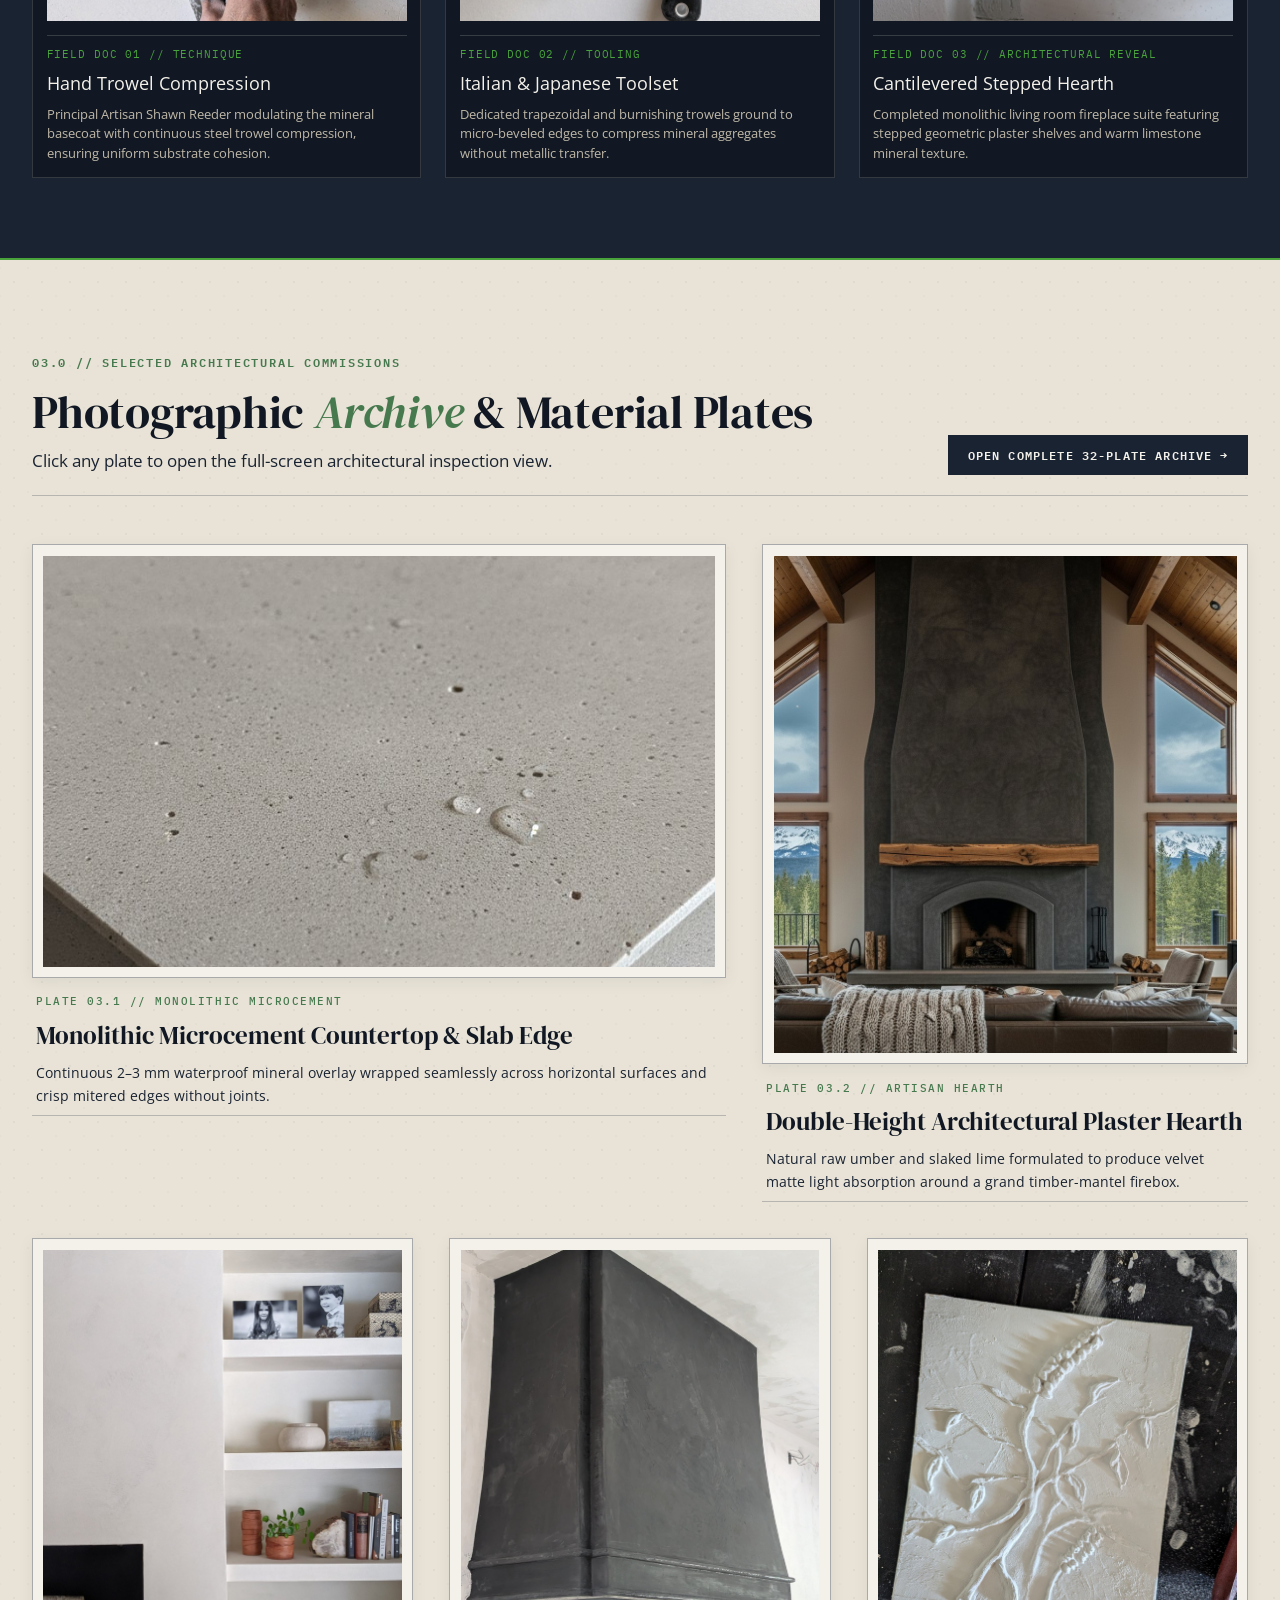
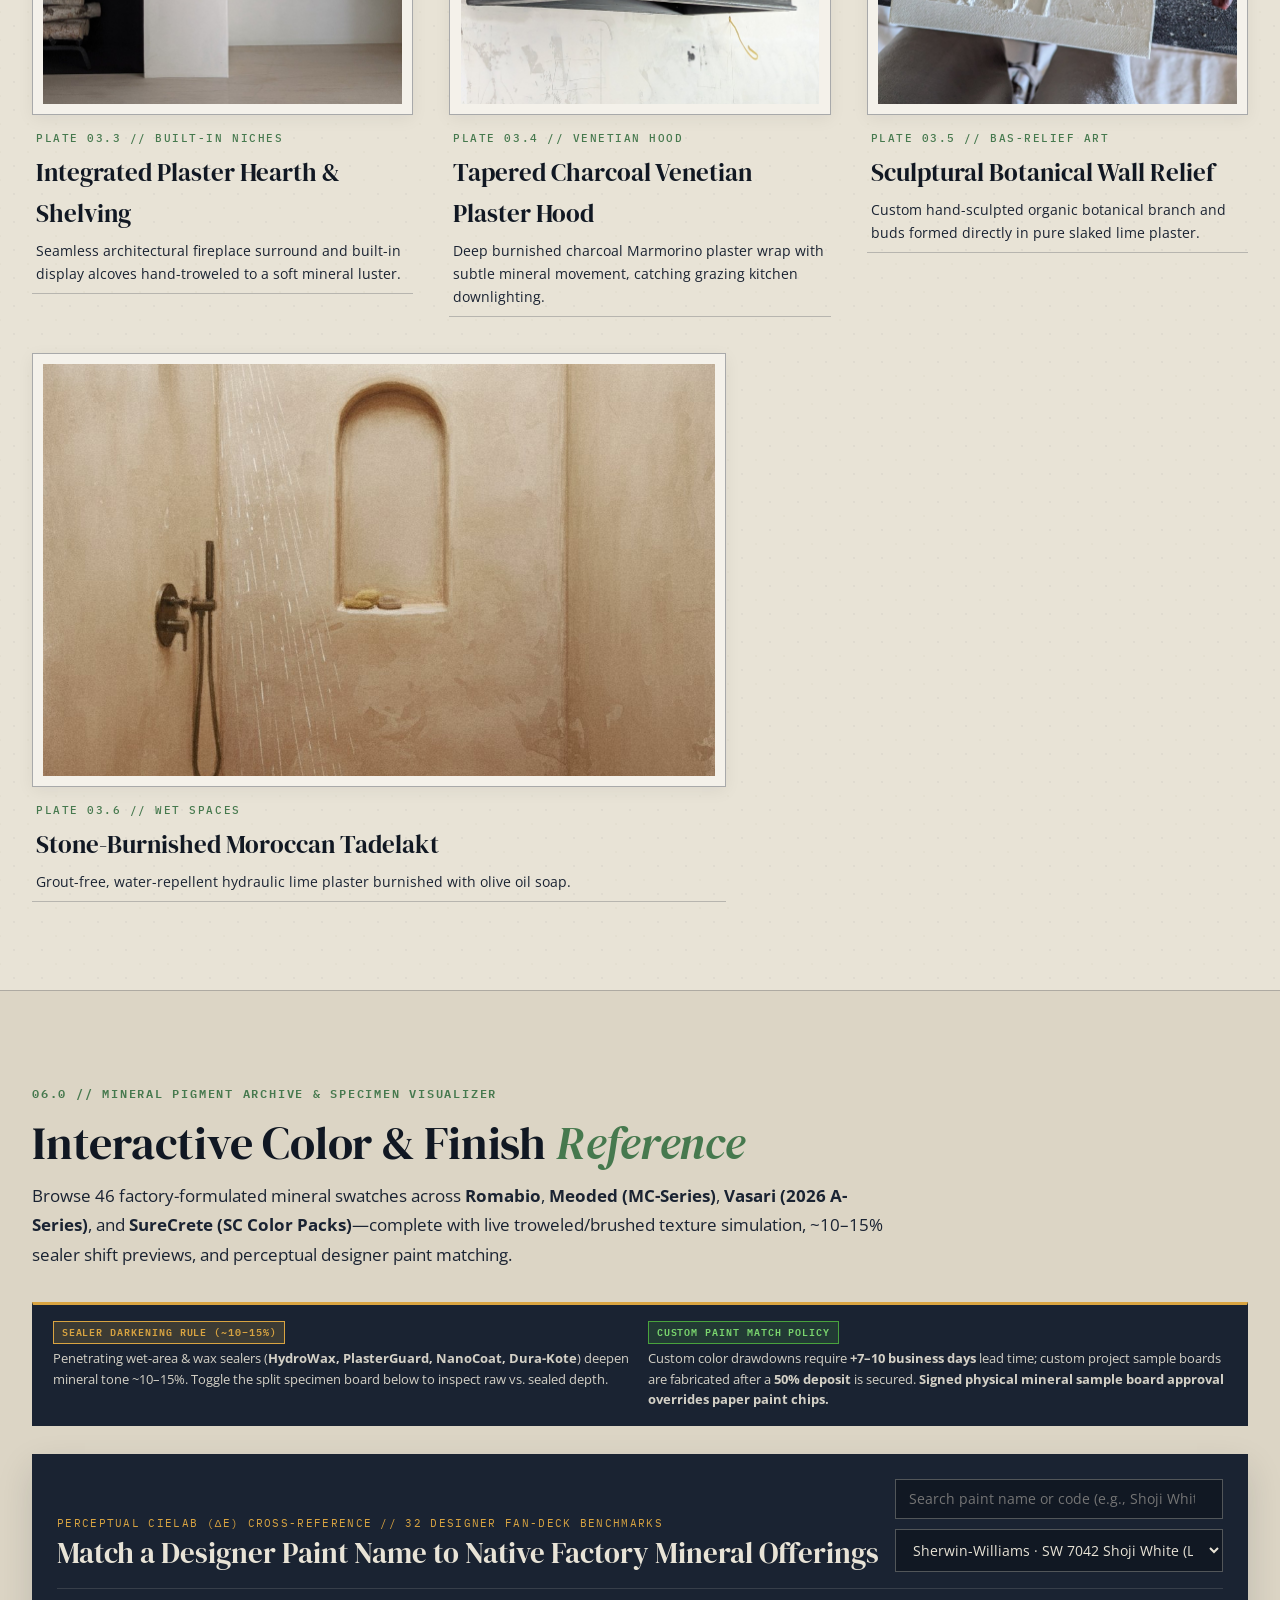
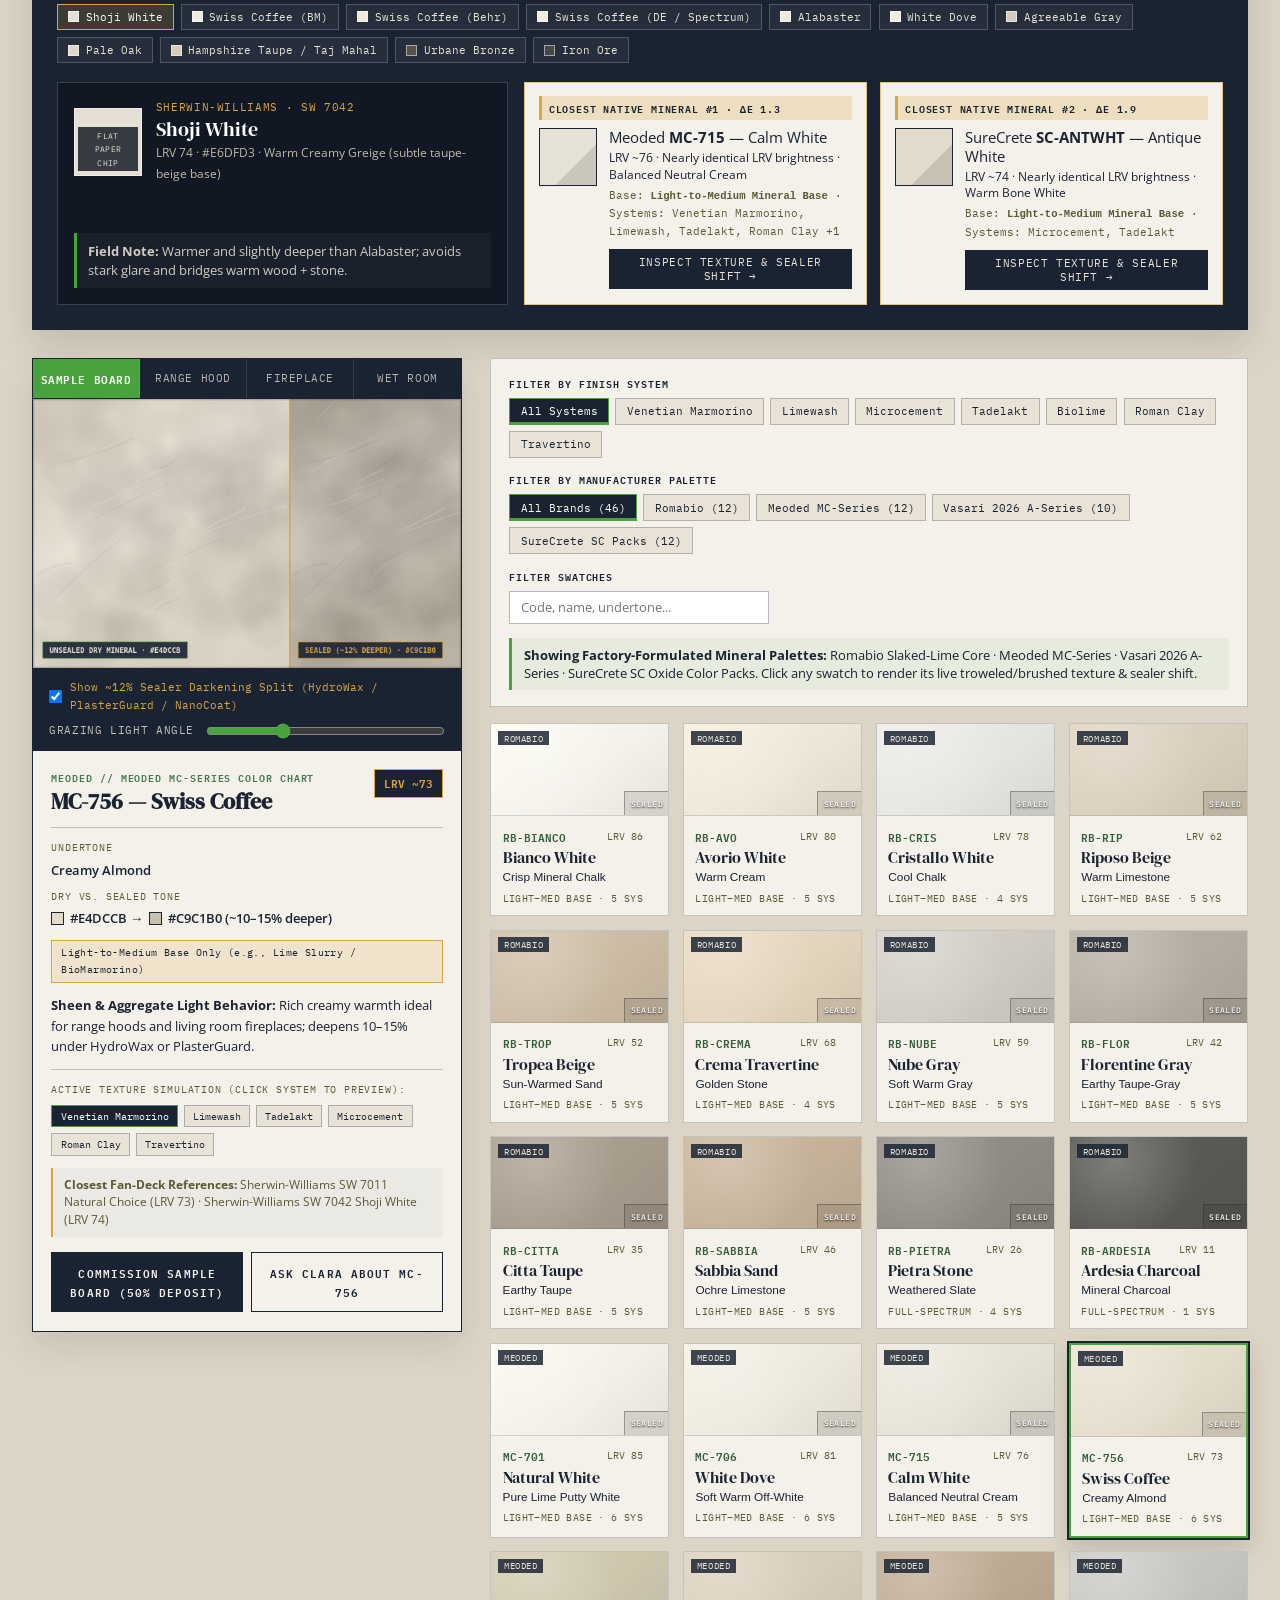
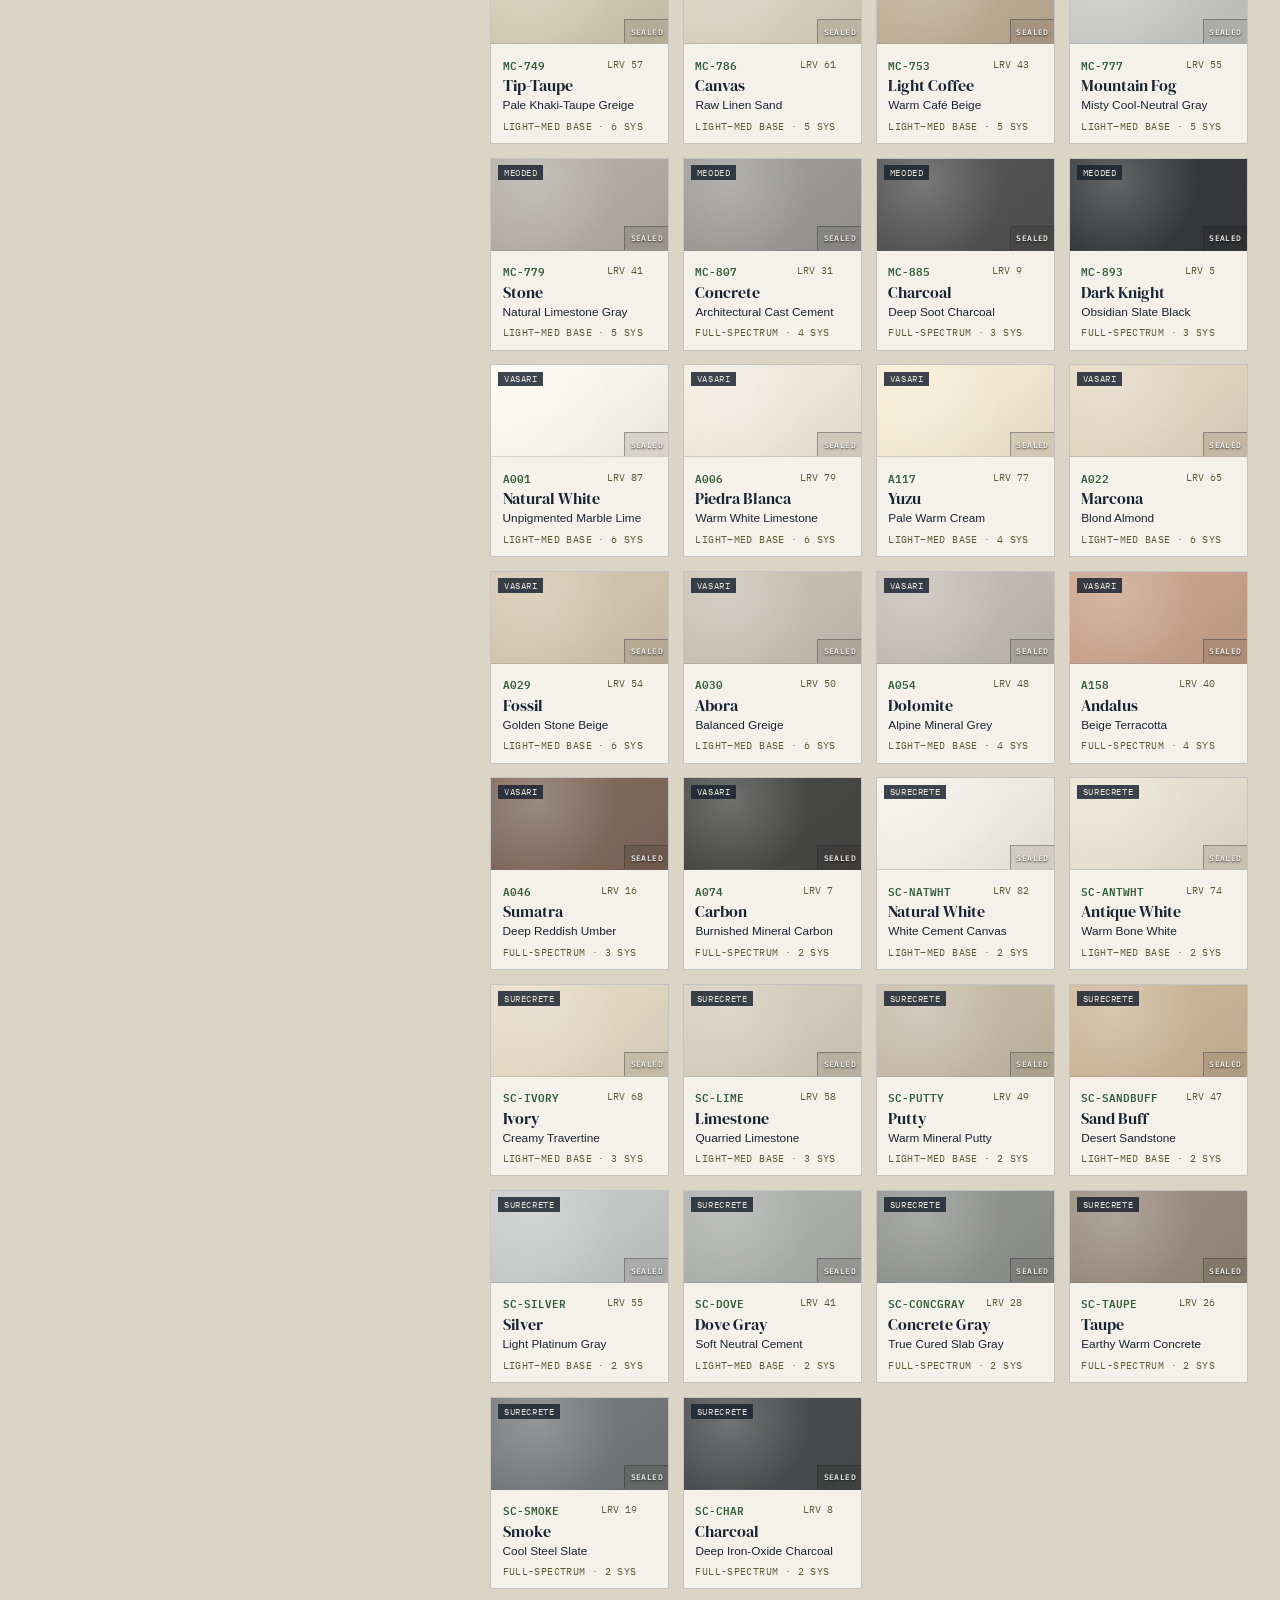
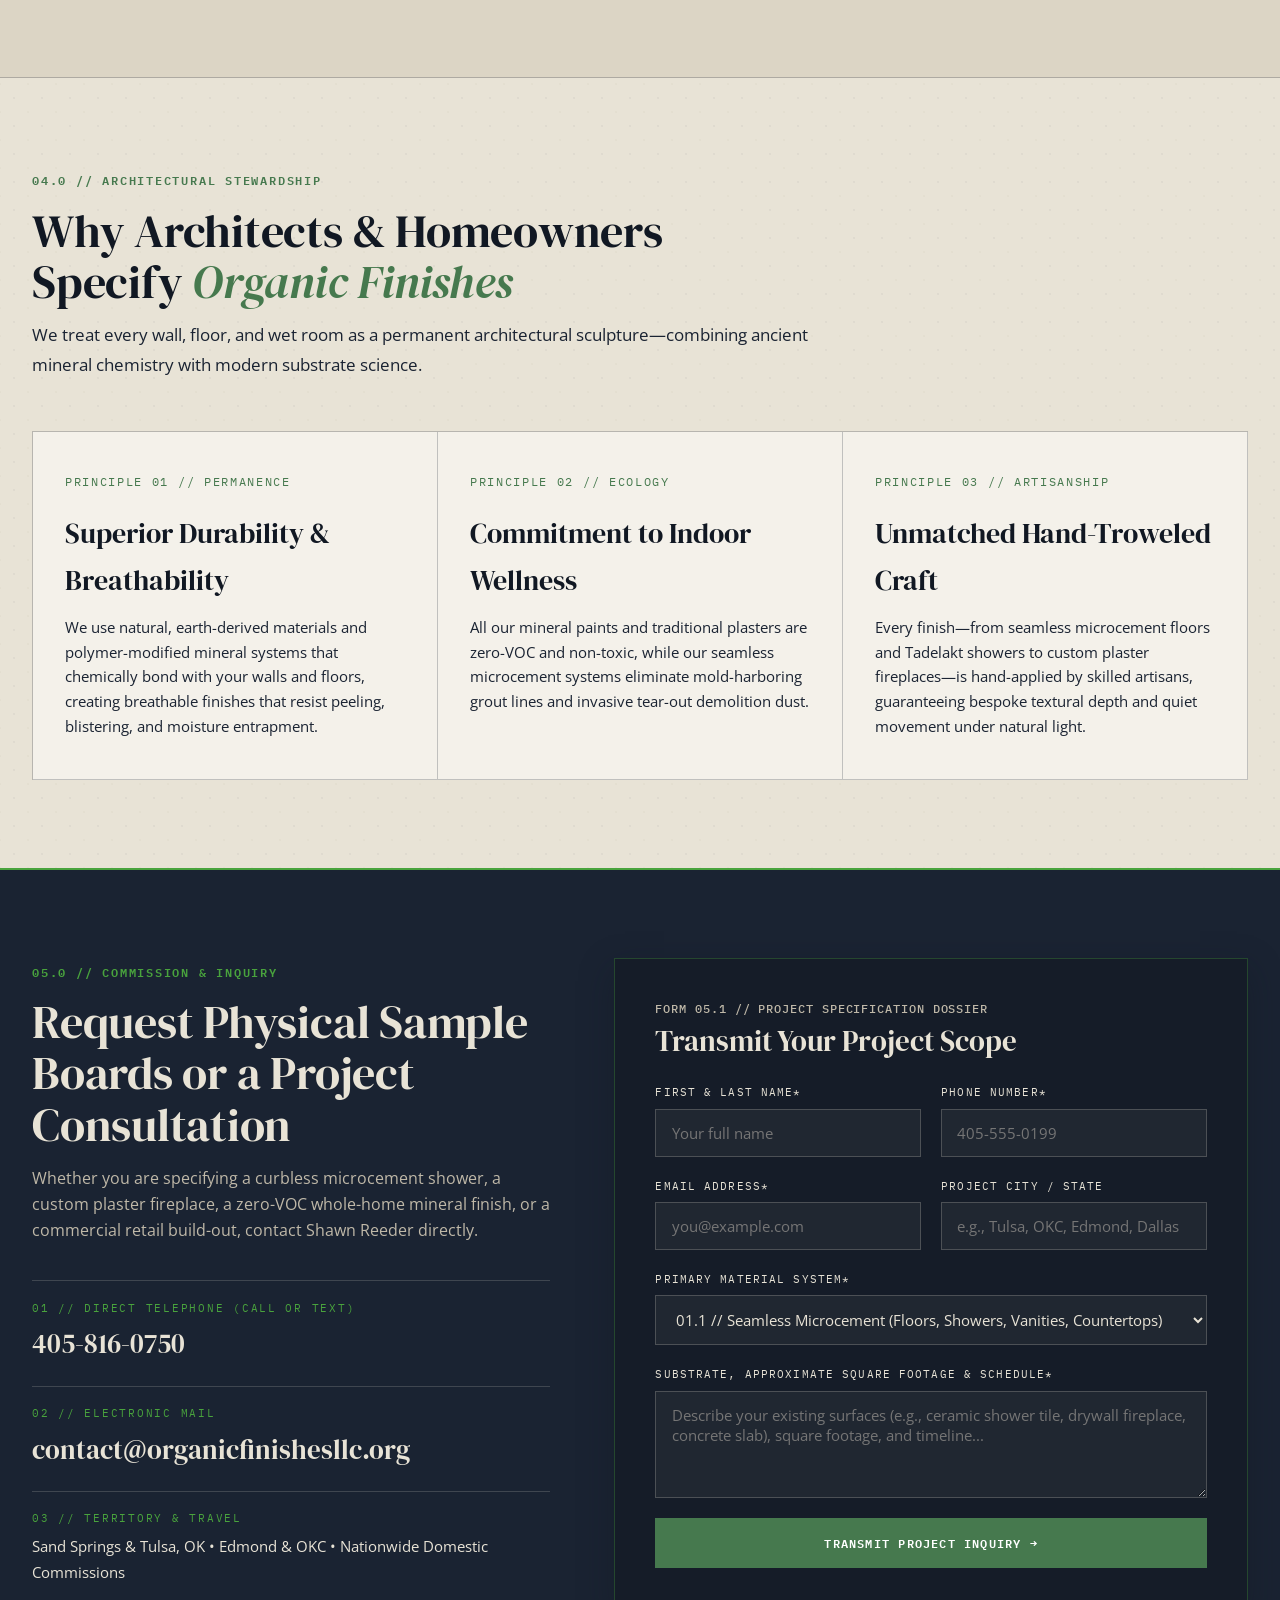
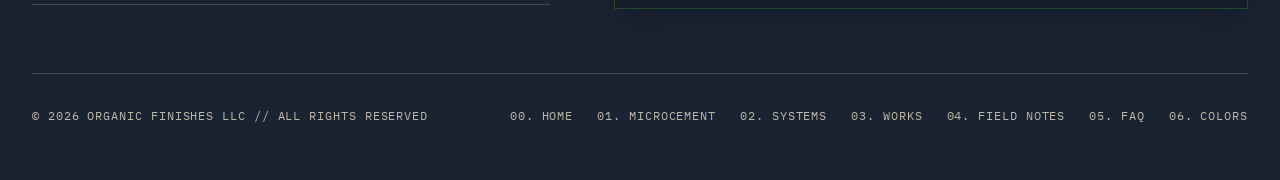
==== commit ec6c0878: "Add interactive 46-swatch Color & Finish Reference, CIELAB designer paint matcher, procedural specim" ====
--- a/index.html
+++ b/index.html
@@ -63,6 +63,7 @@
         <li><a href="portfolio.html" class="nav-link">03. Works</a></li>
         <li><a href="blog.html" class="nav-link">04. Field Notes</a></li>
         <li><a href="faq.html" class="nav-link">05. Dossier / FAQ</a></li>
+        <li><a href="#color-reference" class="nav-link">06. Colors</a></li>
       </ul>
 
       <div class="header-cta">
@@ -89,6 +90,7 @@
           <div>
             <div class="hero-actions">
               <a href="#contact" class="btn btn-primary">Commission a Sample / Quote</a>
+              <a href="#color-reference" class="btn btn-outline">06.1 Color &amp; Finish Reference</a>
               <a href="microcement.html" class="btn btn-outline">01.1 Microcement Monograph</a>
               <a href="portfolio.html" class="btn btn-outline">03.1 Photographic Index</a>
             </div>
@@ -444,8 +446,23 @@
       </div>
     </section>
 
+    <!-- Interactive Color & Finish Reference (46 Native Mineral Swatches + Designer Paint Matcher) -->
+    <section id="color-reference" class="section section-travertine">
+      <div class="container">
+        <div class="section-header" style="max-width: 860px; margin-bottom: 2rem;">
+          <span class="eyebrow">06.0 // MINERAL PIGMENT ARCHIVE &amp; SPECIMEN VISUALIZER</span>
+          <h2 class="heading-lg">Interactive Color &amp; Finish <em>Reference</em></h2>
+          <p class="lead" style="margin-top: 0.75rem;">
+            Browse 46 factory-formulated mineral swatches across <strong>Romabio</strong>, <strong>Meoded (MC-Series)</strong>, <strong>Vasari (2026 A-Series)</strong>, and <strong>SureCrete (SC Color Packs)</strong>—complete with live troweled/brushed texture simulation, ~10–15% sealer shift previews, and perceptual designer paint matching.
+          </p>
+        </div>
+
+        <div id="of-color-reference-root"></div>
+      </div>
+    </section>
+
     <!-- Studio Philosophy (Why Choose Organic Finishes) -->
-    <section class="section section-travertine">
+    <section class="section">
       <div class="container">
         <div class="section-header">
           <span class="eyebrow">04.0 // ARCHITECTURAL STEWARDSHIP</span>
@@ -496,7 +513,7 @@
             </li>
             <li>
               <span class="contact-info-label">03 // TERRITORY &amp; TRAVEL</span>
-              <span style="color: var(--text-on-dark); font-size: 0.95rem;">Tulsa • Oklahoma City • Edmond • Norman • Nichols Hills &amp; 5-State Travel (OK, TX, AR, KS, MO)</span>
+              <span style="color: var(--text-on-dark); font-size: 0.95rem;">Sand Springs &amp; Tulsa, OK • Edmond &amp; OKC • Nationwide Domestic Commissions</span>
             </li>
           </ul>
         </div>
@@ -554,11 +571,13 @@
           <a href="portfolio.html">03. Works</a>
           <a href="blog.html">04. Field Notes</a>
           <a href="faq.html">05. FAQ</a>
+          <a href="#color-reference">06. Colors</a>
         </div>
       </div>
     </div>
   </footer>
 
+  <script src="color-reference.js"></script>
   <script src="app.js"></script>
 </body>
 </html>
--- a/styles.css
+++ b/styles.css
@@ -17,6 +17,7 @@
   --brand-plum-elevated: var(--brand-navy-elevated);
   
   --brand-leaf: #49a33d;
+  --brand-gold: #d9a441;
   --brand-cream: #e8e3d6;
   --brand-cream-bright: #f4f1ea;
   --brand-sage: #46794e;
@@ -230,19 +231,20 @@
 .nav-menu {
   display: flex;
   align-items: center;
-  gap: 2.25rem;
+  gap: 1.35rem;
   list-style: none;
 }
 
 .nav-link {
   font-family: var(--font-mono);
-  font-size: 0.76rem;
+  font-size: 0.72rem;
   font-weight: 500;
-  letter-spacing: 0.08em;
+  letter-spacing: 0.06em;
   text-transform: uppercase;
   color: rgba(232, 227, 214, 0.78);
   padding: 0.35rem 0;
   position: relative;
+  white-space: nowrap;
 }
 
 .nav-link::after {
@@ -2144,3 +2146,888 @@
   }
 }
 
+/* Clara Inline Color Swatch Cards & Trap Notes */
+.clara-trap-note {
+  margin-top: 0.45rem;
+  padding: 0.48rem 0.65rem;
+  background-color: rgba(26, 35, 50, 0.06);
+  border-left: 3px solid var(--brand-gold);
+  font-size: 0.78rem;
+  line-height: 1.42;
+}
+
+.clara-swatch-list {
+  display: flex;
+  flex-direction: column;
+  gap: 0.5rem;
+  margin-top: 0.5rem;
+}
+
+.clara-swatch-card {
+  display: flex;
+  gap: 0.65rem;
+  align-items: stretch;
+  background-color: #ffffff;
+  border: 1px solid rgba(26, 35, 50, 0.22);
+  padding: 0.5rem;
+}
+
+.clara-swatch-chip {
+  width: 44px;
+  min-height: 44px;
+  border: 1px solid rgba(26, 35, 50, 0.35);
+  flex-shrink: 0;
+}
+
+.clara-swatch-meta {
+  display: flex;
+  flex-direction: column;
+  gap: 0.18rem;
+  min-width: 0;
+}
+
+.clara-swatch-title {
+  font-size: 0.8rem;
+  color: var(--brand-navy);
+  line-height: 1.25;
+}
+
+.clara-swatch-sub {
+  font-size: 0.73rem;
+  color: var(--text-muted);
+  line-height: 1.32;
+}
+
+.clara-swatch-jump {
+  margin-top: 0.25rem;
+  align-self: flex-start;
+  background-color: var(--brand-navy);
+  color: var(--brand-cream);
+  border: 1px solid var(--brand-leaf);
+  font-family: var(--font-mono);
+  font-size: 0.64rem;
+  letter-spacing: 0.05em;
+  text-transform: uppercase;
+  padding: 0.22rem 0.5rem;
+  cursor: pointer;
+  transition: background-color 0.18s ease;
+}
+
+.clara-swatch-jump:hover {
+  background-color: var(--brand-leaf);
+  color: #ffffff;
+}
+
+/* ==========================================================================
+   COLOR & FINISH REFERENCE — INTERACTIVE SPECIMEN BOARD & 46-SWATCH ARCHIVE
+   Palette: Darkest Navy #1a2332 | Organic Green #49a33d | Gold #d9a441
+   ========================================================================== */
+.of-cr-shell {
+  display: flex;
+  flex-direction: column;
+  gap: 1.75rem;
+}
+
+.of-cr-policy-bar {
+  display: grid;
+  grid-template-columns: 1fr 1fr;
+  gap: 1rem;
+  background-color: var(--brand-navy);
+  color: var(--brand-cream);
+  border: 1px solid var(--brand-navy);
+  border-top: 3px solid var(--brand-gold);
+  padding: 1rem 1.25rem;
+}
+
+.of-cr-policy-item {
+  font-size: 0.84rem;
+  line-height: 1.5;
+  color: rgba(232, 227, 214, 0.9);
+  display: flex;
+  flex-direction: column;
+  gap: 0.3rem;
+}
+
+.of-cr-badge-gold,
+.of-cr-badge-green {
+  align-self: flex-start;
+  font-family: var(--font-mono);
+  font-size: 0.65rem;
+  font-weight: 600;
+  letter-spacing: 0.09em;
+  text-transform: uppercase;
+  padding: 0.16rem 0.48rem;
+}
+
+.of-cr-badge-gold {
+  background-color: rgba(217, 164, 65, 0.18);
+  color: var(--brand-gold);
+  border: 1px solid var(--brand-gold);
+}
+
+.of-cr-badge-green {
+  background-color: rgba(73, 163, 61, 0.18);
+  color: #7ad66e;
+  border: 1px solid var(--brand-leaf);
+}
+
+/* Designer Paint Matcher Card */
+.of-cr-matcher-card {
+  background-color: var(--brand-navy);
+  color: var(--brand-cream);
+  border: 1px solid var(--brand-navy);
+  padding: 1.5rem;
+  box-shadow: 0 14px 34px rgba(17, 24, 35, 0.14);
+}
+
+.of-cr-matcher-head {
+  display: flex;
+  justify-content: space-between;
+  align-items: flex-end;
+  flex-wrap: wrap;
+  gap: 1rem;
+  padding-bottom: 1rem;
+  border-bottom: 1px solid rgba(232, 227, 214, 0.14);
+}
+
+.of-cr-kicker {
+  font-family: var(--font-mono);
+  font-size: 0.68rem;
+  letter-spacing: 0.12em;
+  text-transform: uppercase;
+  color: var(--brand-gold);
+  display: block;
+}
+
+.of-cr-matcher-controls {
+  display: flex;
+  flex-wrap: wrap;
+  gap: 0.65rem;
+  flex: 1;
+  min-width: 280px;
+  max-width: 620px;
+}
+
+.of-cr-paint-input,
+.of-cr-paint-select {
+  flex: 1;
+  min-width: 210px;
+  background-color: var(--brand-navy-deep);
+  color: var(--brand-cream);
+  border: 1px solid rgba(232, 227, 214, 0.3);
+  padding: 0.6rem 0.8rem;
+  font-family: var(--font-sans);
+  font-size: 0.86rem;
+  outline: none;
+}
+
+.of-cr-paint-input:focus,
+.of-cr-paint-select:focus {
+  border-color: var(--brand-gold);
+}
+
+.of-cr-quick-paints {
+  display: flex;
+  flex-wrap: wrap;
+  gap: 0.45rem;
+  margin-top: 0.95rem;
+}
+
+.of-cr-paint-pill {
+  display: inline-flex;
+  align-items: center;
+  gap: 0.42rem;
+  background-color: rgba(255, 255, 255, 0.05);
+  color: var(--brand-cream);
+  border: 1px solid rgba(232, 227, 214, 0.22);
+  padding: 0.32rem 0.62rem;
+  font-family: var(--font-mono);
+  font-size: 0.68rem;
+  cursor: pointer;
+  transition: all 0.18s ease;
+}
+
+.of-cr-paint-pill:hover,
+.of-cr-paint-pill.active {
+  background-color: rgba(217, 164, 65, 0.18);
+  border-color: var(--brand-gold);
+  color: #ffffff;
+}
+
+.of-cr-pill-dot {
+  width: 11px;
+  height: 11px;
+  border: 1px solid rgba(255, 255, 255, 0.5);
+  display: inline-block;
+  flex-shrink: 0;
+}
+
+.of-cr-matcher-results {
+  margin-top: 1.15rem;
+}
+
+.of-cr-match-grid {
+  display: grid;
+  grid-template-columns: 1fr 1.55fr;
+  gap: 1rem;
+  align-items: stretch;
+}
+
+.of-cr-target-paint {
+  background-color: var(--brand-navy-deep);
+  border: 1px solid rgba(232, 227, 214, 0.2);
+  padding: 1rem;
+  display: flex;
+  flex-direction: column;
+  justify-content: space-between;
+  gap: 0.75rem;
+}
+
+.of-cr-target-top {
+  display: flex;
+  gap: 0.85rem;
+  align-items: center;
+}
+
+.of-cr-paper-chip {
+  width: 68px;
+  height: 68px;
+  border: 1px solid rgba(255, 255, 255, 0.4);
+  flex-shrink: 0;
+  display: flex;
+  align-items: flex-end;
+  justify-content: center;
+  padding: 0.2rem;
+}
+
+.of-cr-chip-tag {
+  background-color: rgba(17, 24, 35, 0.82);
+  color: var(--brand-cream);
+  font-family: var(--font-mono);
+  font-size: 0.52rem;
+  padding: 0.1rem 0.25rem;
+  letter-spacing: 0.04em;
+  text-align: center;
+}
+
+.of-cr-paint-brand {
+  font-family: var(--font-mono);
+  font-size: 0.68rem;
+  color: var(--brand-gold);
+  text-transform: uppercase;
+  letter-spacing: 0.06em;
+}
+
+.of-cr-paint-title {
+  font-family: var(--font-display);
+  font-size: 1.25rem;
+  color: #ffffff;
+  line-height: 1.2;
+}
+
+.of-cr-paint-meta {
+  font-size: 0.78rem;
+  color: var(--text-on-dark-muted);
+  margin-top: 0.15rem;
+}
+
+.of-cr-paint-note {
+  font-size: 0.8rem;
+  line-height: 1.45;
+  color: rgba(232, 227, 214, 0.88);
+  padding: 0.55rem 0.7rem;
+  background-color: rgba(255, 255, 255, 0.04);
+  border-left: 3px solid var(--brand-leaf);
+}
+
+.of-cr-paint-note.is-trap {
+  border-left-color: var(--brand-gold);
+  background-color: rgba(217, 164, 65, 0.09);
+}
+
+.of-cr-native-matches {
+  display: grid;
+  grid-template-columns: 1fr 1fr;
+  gap: 0.85rem;
+}
+
+.of-cr-match-card {
+  background-color: var(--bg-card);
+  color: var(--text-primary);
+  border: 1px solid rgba(217, 164, 65, 0.6);
+  padding: 0.85rem;
+  display: flex;
+  flex-direction: column;
+  gap: 0.55rem;
+}
+
+.of-cr-match-rank {
+  font-family: var(--font-mono);
+  font-size: 0.64rem;
+  font-weight: 600;
+  letter-spacing: 0.08em;
+  color: var(--brand-navy);
+  background-color: rgba(217, 164, 65, 0.25);
+  border-left: 3px solid var(--brand-gold);
+  padding: 0.2rem 0.45rem;
+}
+
+.of-cr-match-body {
+  display: flex;
+  gap: 0.75rem;
+  align-items: flex-start;
+}
+
+.of-cr-mineral-mini {
+  width: 58px;
+  height: 58px;
+  border: 1px solid var(--brand-navy);
+  flex-shrink: 0;
+}
+
+.of-cr-match-info {
+  display: flex;
+  flex-direction: column;
+  gap: 0.22rem;
+  min-width: 0;
+}
+
+.of-cr-match-name {
+  font-size: 0.92rem;
+  color: var(--brand-navy);
+  line-height: 1.25;
+}
+
+.of-cr-match-sub {
+  font-size: 0.76rem;
+  color: var(--text-secondary);
+  line-height: 1.35;
+}
+
+.of-cr-match-limit {
+  font-family: var(--font-mono);
+  font-size: 0.66rem;
+  color: var(--text-muted);
+}
+
+.of-cr-load-btn {
+  margin-top: 0.35rem;
+  align-self: flex-start;
+  background-color: var(--brand-navy);
+  color: var(--brand-cream);
+  border: 1px solid var(--brand-navy);
+  font-family: var(--font-mono);
+  font-size: 0.66rem;
+  letter-spacing: 0.06em;
+  text-transform: uppercase;
+  padding: 0.32rem 0.65rem;
+  cursor: pointer;
+  transition: background-color 0.18s ease, border-color 0.18s ease;
+}
+
+.of-cr-load-btn:hover {
+  background-color: var(--brand-leaf);
+  border-color: var(--brand-leaf);
+  color: #ffffff;
+}
+
+/* Two-Column Workspace: Sticky Specimen Visualizer + 46-Swatch Matrix */
+.of-cr-workspace {
+  display: grid;
+  grid-template-columns: 430px 1fr;
+  gap: 1.75rem;
+  align-items: start;
+}
+
+.of-cr-inspector {
+  position: sticky;
+  top: 5.5rem;
+  background-color: var(--bg-card);
+  border: 1px solid var(--brand-navy);
+  box-shadow: 0 14px 32px rgba(17, 24, 35, 0.1);
+}
+
+.of-cr-view-tabs {
+  display: grid;
+  grid-template-columns: repeat(4, 1fr);
+  background-color: var(--brand-navy);
+  border-bottom: 1px solid var(--brand-navy);
+}
+
+.of-cr-view-tab {
+  background: transparent;
+  color: rgba(232, 227, 214, 0.76);
+  border: none;
+  border-right: 1px solid rgba(232, 227, 214, 0.14);
+  padding: 0.62rem 0.35rem;
+  font-family: var(--font-mono);
+  font-size: 0.66rem;
+  letter-spacing: 0.05em;
+  text-transform: uppercase;
+  cursor: pointer;
+  transition: all 0.18s ease;
+}
+
+.of-cr-view-tab:last-child {
+  border-right: none;
+}
+
+.of-cr-view-tab:hover {
+  color: #ffffff;
+}
+
+.of-cr-view-tab.active {
+  background-color: var(--brand-leaf);
+  color: #ffffff;
+  font-weight: 600;
+}
+
+.of-cr-canvas-wrap {
+  background-color: var(--brand-navy-deep);
+  line-height: 0;
+}
+
+#of-cr-canvas {
+  width: 100%;
+  height: auto;
+  display: block;
+  cursor: ew-resize;
+}
+
+.of-cr-canvas-controls {
+  padding: 0.7rem 1rem;
+  background-color: var(--brand-navy);
+  color: var(--brand-cream);
+  display: flex;
+  flex-direction: column;
+  gap: 0.5rem;
+  font-size: 0.75rem;
+}
+
+.of-cr-toggle-label {
+  display: flex;
+  align-items: center;
+  gap: 0.5rem;
+  cursor: pointer;
+  font-family: var(--font-mono);
+  font-size: 0.67rem;
+  color: var(--brand-gold);
+}
+
+.of-cr-slider-row {
+  display: flex;
+  align-items: center;
+  justify-content: space-between;
+  gap: 0.75rem;
+  font-family: var(--font-mono);
+  font-size: 0.66rem;
+  text-transform: uppercase;
+  letter-spacing: 0.06em;
+  color: rgba(232, 227, 214, 0.82);
+}
+
+.of-cr-slider-row input[type='range'] {
+  flex: 1;
+  accent-color: var(--brand-leaf);
+  cursor: pointer;
+}
+
+.of-cr-dossier {
+  padding: 1.15rem;
+}
+
+.of-cr-dossier-header {
+  display: flex;
+  justify-content: space-between;
+  align-items: flex-start;
+  gap: 0.75rem;
+  padding-bottom: 0.75rem;
+  border-bottom: var(--rule-hairline);
+}
+
+.of-cr-dossier-eyebrow {
+  font-family: var(--font-mono);
+  font-size: 0.64rem;
+  letter-spacing: 0.09em;
+  color: var(--brand-sage);
+  font-weight: 600;
+}
+
+.of-cr-dossier-title {
+  font-family: var(--font-display);
+  font-size: 1.4rem;
+  line-height: 1.18;
+  color: var(--brand-navy);
+  margin-top: 0.15rem;
+}
+
+.of-cr-lrv-pill {
+  background-color: var(--brand-navy);
+  color: var(--brand-gold);
+  border: 1px solid var(--brand-gold);
+  font-family: var(--font-mono);
+  font-size: 0.7rem;
+  font-weight: 600;
+  padding: 0.25rem 0.55rem;
+  white-space: nowrap;
+}
+
+.of-cr-specs-grid {
+  display: grid;
+  grid-template-columns: 1fr;
+  gap: 0.5rem;
+  margin-top: 0.75rem;
+}
+
+.of-cr-spec-cell {
+  display: flex;
+  flex-direction: column;
+  gap: 0.12rem;
+}
+
+.of-cr-spec-k {
+  font-family: var(--font-mono);
+  font-size: 0.63rem;
+  letter-spacing: 0.08em;
+  text-transform: uppercase;
+  color: var(--text-muted);
+}
+
+.of-cr-spec-v {
+  font-size: 0.84rem;
+  font-weight: 600;
+  color: var(--brand-navy);
+  display: flex;
+  align-items: center;
+  gap: 0.35rem;
+  flex-wrap: wrap;
+}
+
+.of-cr-inline-dot {
+  width: 13px;
+  height: 13px;
+  border: 1px solid var(--brand-navy);
+  display: inline-block;
+}
+
+.of-cr-limit-badge {
+  display: inline-block;
+  font-family: var(--font-mono);
+  font-size: 0.64rem;
+  padding: 0.24rem 0.55rem;
+  letter-spacing: 0.04em;
+}
+
+.of-cr-limit-badge.is-lm {
+  background-color: rgba(217, 164, 65, 0.18);
+  border: 1px solid var(--brand-gold);
+  color: var(--brand-navy);
+}
+
+.of-cr-limit-badge.is-full {
+  background-color: rgba(73, 163, 61, 0.14);
+  border: 1px solid var(--brand-leaf);
+  color: var(--brand-navy);
+}
+
+.of-cr-sheen-note {
+  margin-top: 0.75rem;
+  font-size: 0.83rem;
+  line-height: 1.52;
+  color: var(--text-secondary);
+}
+
+.of-cr-compat-wrap {
+  margin-top: 0.85rem;
+  padding-top: 0.75rem;
+  border-top: var(--rule-hairline);
+}
+
+.of-cr-compat-pills {
+  display: flex;
+  flex-wrap: wrap;
+  gap: 0.35rem;
+}
+
+.of-cr-sys-chip {
+  background-color: var(--brand-cream);
+  color: var(--brand-navy);
+  border: 1px solid rgba(26, 35, 50, 0.28);
+  font-family: var(--font-mono);
+  font-size: 0.64rem;
+  padding: 0.24rem 0.52rem;
+  cursor: pointer;
+  transition: all 0.16s ease;
+}
+
+.of-cr-sys-chip:hover,
+.of-cr-sys-chip.active {
+  background-color: var(--brand-navy);
+  color: #ffffff;
+  border-color: var(--brand-leaf);
+}
+
+.of-cr-near-paints {
+  margin-top: 0.75rem;
+  font-size: 0.77rem;
+  line-height: 1.45;
+  color: var(--text-muted);
+  background-color: rgba(26, 35, 50, 0.04);
+  padding: 0.5rem 0.65rem;
+  border-left: 2px solid var(--brand-gold);
+}
+
+.of-cr-dossier-actions {
+  margin-top: 0.95rem;
+  display: flex;
+  flex-wrap: wrap;
+  gap: 0.5rem;
+}
+
+.of-cr-dossier-actions .btn {
+  flex: 1;
+  min-width: 165px;
+  padding: 0.62rem 0.8rem;
+  font-size: 0.68rem;
+}
+
+/* Right Column: Filters & 46-Swatch Grid */
+.of-cr-filters {
+  background-color: var(--bg-card);
+  border: 1px solid rgba(26, 35, 50, 0.24);
+  padding: 1rem 1.15rem;
+  margin-bottom: 1rem;
+  display: flex;
+  flex-direction: column;
+  gap: 0.85rem;
+}
+
+.of-cr-filter-row-split {
+  display: flex;
+  justify-content: space-between;
+  align-items: flex-end;
+  flex-wrap: wrap;
+  gap: 0.85rem;
+}
+
+.of-cr-filter-label {
+  font-family: var(--font-mono);
+  font-size: 0.64rem;
+  font-weight: 600;
+  letter-spacing: 0.09em;
+  text-transform: uppercase;
+  color: var(--brand-navy);
+  margin-bottom: 0.38rem;
+  display: block;
+}
+
+.of-cr-pill-row {
+  display: flex;
+  flex-wrap: wrap;
+  gap: 0.38rem;
+}
+
+.of-cr-filter-btn {
+  background-color: var(--brand-cream);
+  color: var(--brand-navy);
+  border: 1px solid rgba(26, 35, 50, 0.26);
+  font-family: var(--font-mono);
+  font-size: 0.68rem;
+  padding: 0.34rem 0.65rem;
+  cursor: pointer;
+  transition: all 0.16s ease;
+}
+
+.of-cr-filter-btn:hover {
+  border-color: var(--brand-navy);
+  background-color: #ffffff;
+}
+
+.of-cr-filter-btn.active {
+  background-color: var(--brand-navy);
+  color: #ffffff;
+  border-color: var(--brand-leaf);
+  box-shadow: inset 0 -2px 0 var(--brand-leaf);
+}
+
+.of-cr-swatch-search-wrap {
+  min-width: 200px;
+  flex: 1;
+  max-width: 260px;
+}
+
+.of-cr-swatch-search {
+  width: 100%;
+  padding: 0.42rem 0.65rem;
+  border: 1px solid rgba(26, 35, 50, 0.32);
+  background-color: #ffffff;
+  font-family: var(--font-sans);
+  font-size: 0.82rem;
+  color: var(--text-primary);
+}
+
+.of-cr-palette-banner {
+  font-size: 0.79rem;
+  line-height: 1.45;
+  color: var(--text-secondary);
+  background-color: rgba(73, 163, 61, 0.08);
+  border-left: 3px solid var(--brand-leaf);
+  padding: 0.5rem 0.75rem;
+}
+
+.of-cr-swatch-grid {
+  display: grid;
+  grid-template-columns: repeat(auto-fill, minmax(175px, 1fr));
+  gap: 0.85rem;
+}
+
+.of-cr-swatch-card {
+  text-align: left;
+  background-color: var(--bg-card);
+  border: 1px solid rgba(26, 35, 50, 0.22);
+  padding: 0;
+  cursor: pointer;
+  display: flex;
+  flex-direction: column;
+  transition: transform 0.16s ease, border-color 0.16s ease, box-shadow 0.16s ease;
+}
+
+.of-cr-swatch-card:hover {
+  transform: translateY(-2px);
+  border-color: var(--brand-navy);
+  box-shadow: 0 8px 20px rgba(17, 24, 35, 0.12);
+}
+
+.of-cr-swatch-card.selected {
+  border: 2px solid var(--brand-leaf);
+  box-shadow: 0 0 0 2px var(--brand-navy), 0 10px 24px rgba(17, 24, 35, 0.16);
+}
+
+.of-cr-swatch-tile {
+  height: 92px;
+  width: 100%;
+  position: relative;
+  border-bottom: 1px solid rgba(26, 35, 50, 0.18);
+  overflow: hidden;
+}
+
+.of-cr-tile-brand {
+  position: absolute;
+  top: 0.4rem;
+  left: 0.45rem;
+  background-color: rgba(26, 35, 50, 0.84);
+  color: var(--brand-cream);
+  font-family: var(--font-mono);
+  font-size: 0.56rem;
+  letter-spacing: 0.07em;
+  text-transform: uppercase;
+  padding: 0.12rem 0.36rem;
+}
+
+.of-cr-tile-sealed {
+  position: absolute;
+  bottom: 0;
+  right: 0;
+  width: 44px;
+  height: 24px;
+  border-top: 1px solid rgba(26, 35, 50, 0.35);
+  border-left: 1px solid rgba(26, 35, 50, 0.35);
+  display: flex;
+  align-items: center;
+  justify-content: center;
+  font-family: var(--font-mono);
+  font-size: 0.5rem;
+  font-weight: 600;
+  letter-spacing: 0.05em;
+  color: rgba(255, 255, 255, 0.92);
+  text-shadow: 0 1px 2px rgba(0, 0, 0, 0.75);
+}
+
+.of-cr-swatch-body {
+  padding: 0.65rem 0.72rem;
+  display: flex;
+  flex-direction: column;
+  gap: 0.16rem;
+}
+
+.of-cr-swatch-top {
+  display: flex;
+  justify-content: space-between;
+  align-items: center;
+  gap: 0.35rem;
+}
+
+.of-cr-swatch-code {
+  font-family: var(--font-mono);
+  font-size: 0.7rem;
+  font-weight: 600;
+  color: var(--brand-sage-dark);
+}
+
+.of-cr-swatch-lrv {
+  font-family: var(--font-mono);
+  font-size: 0.62rem;
+  color: var(--text-muted);
+}
+
+.of-cr-swatch-name {
+  font-family: var(--font-display);
+  font-size: 1.02rem;
+  color: var(--brand-navy);
+  line-height: 1.2;
+}
+
+.of-cr-swatch-undertone {
+  font-size: 0.74rem;
+  color: var(--text-secondary);
+  line-height: 1.3;
+}
+
+.of-cr-swatch-base {
+  margin-top: 0.22rem;
+  font-family: var(--font-mono);
+  font-size: 0.6rem;
+  color: var(--text-muted);
+  text-transform: uppercase;
+  letter-spacing: 0.04em;
+}
+
+.of-cr-empty {
+  grid-column: 1 / -1;
+  padding: 2rem;
+  background-color: var(--bg-card);
+  border: 1px dashed rgba(26, 35, 50, 0.3);
+  text-align: center;
+  font-size: 0.9rem;
+  color: var(--text-secondary);
+}
+
+@media (max-width: 1080px) {
+  .of-cr-workspace {
+    grid-template-columns: 1fr;
+  }
+
+  .of-cr-inspector {
+    position: static;
+  }
+
+  .of-cr-match-grid {
+    grid-template-columns: 1fr;
+  }
+}
+
+@media (max-width: 720px) {
+  .of-cr-policy-bar {
+    grid-template-columns: 1fr;
+  }
+
+  .of-cr-native-matches {
+    grid-template-columns: 1fr;
+  }
+
+  .of-cr-swatch-grid {
+    grid-template-columns: repeat(2, 1fr);
+  }
+}
+
+
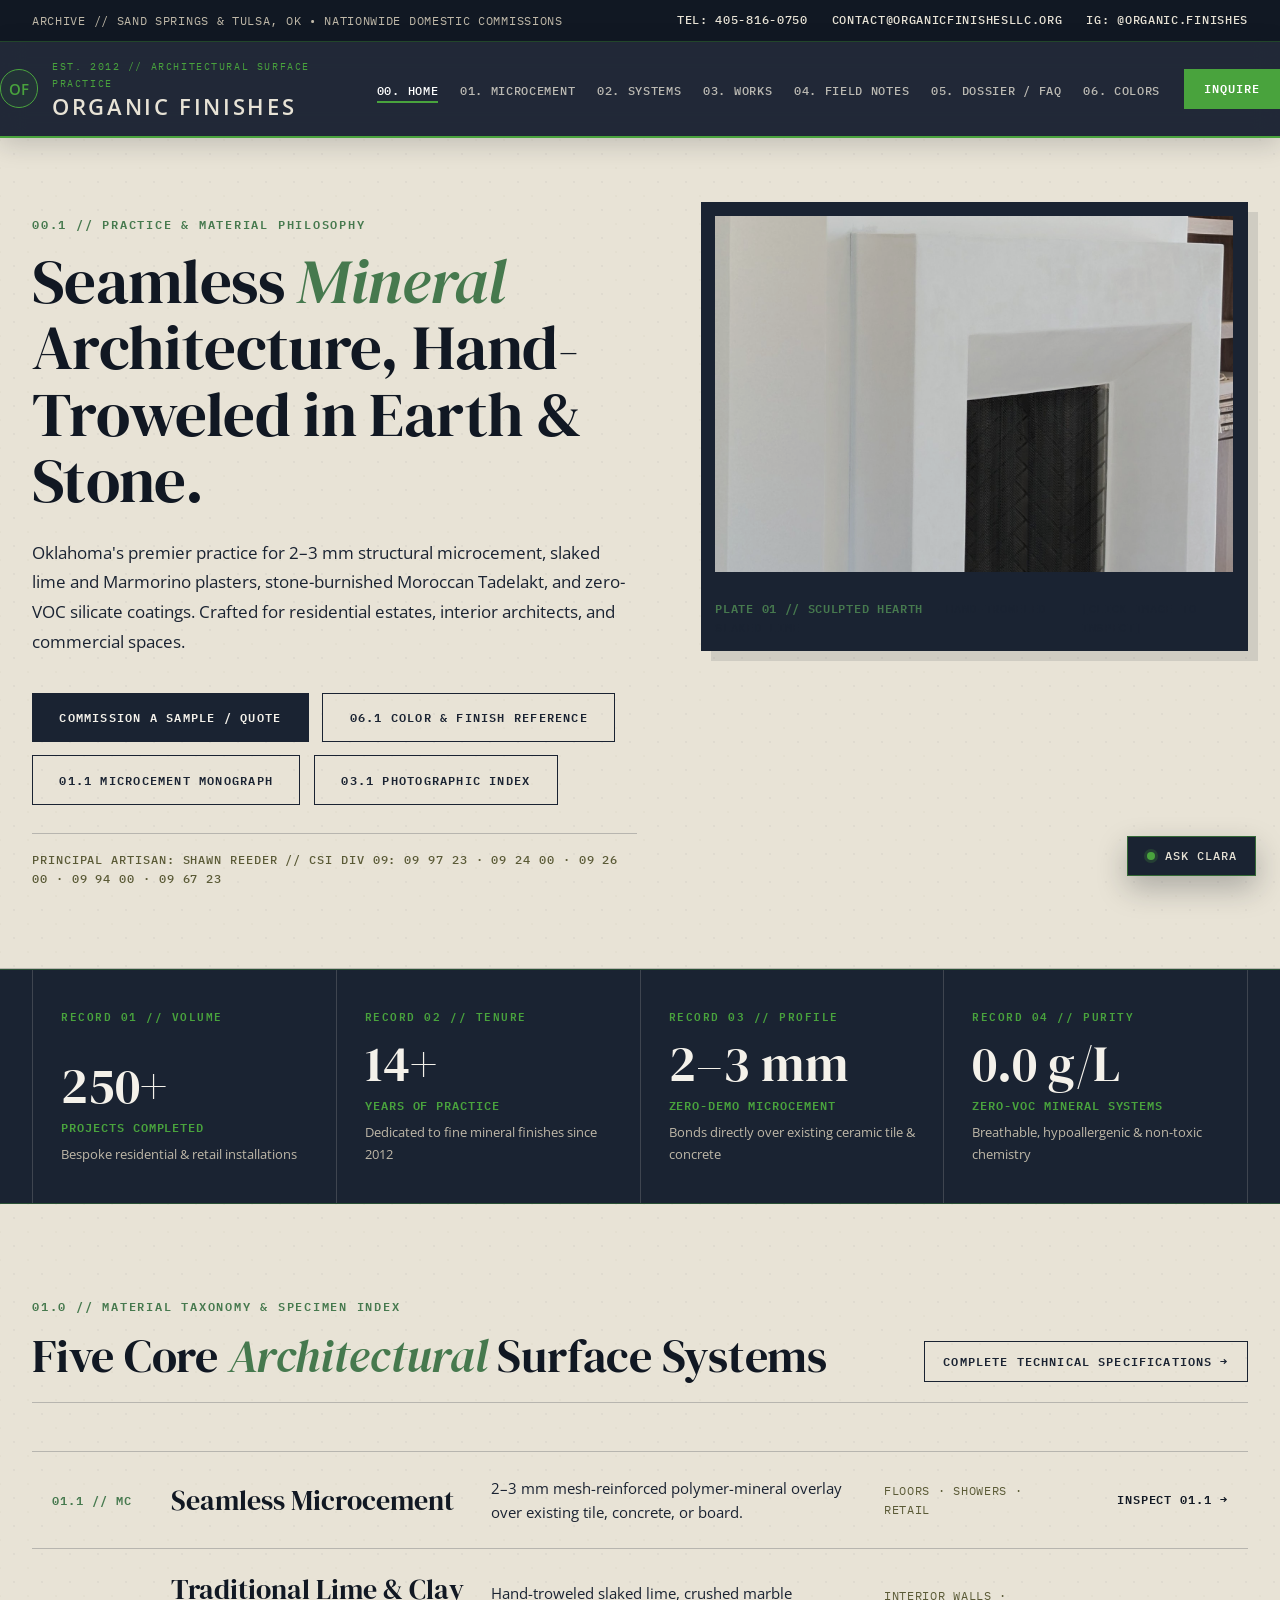
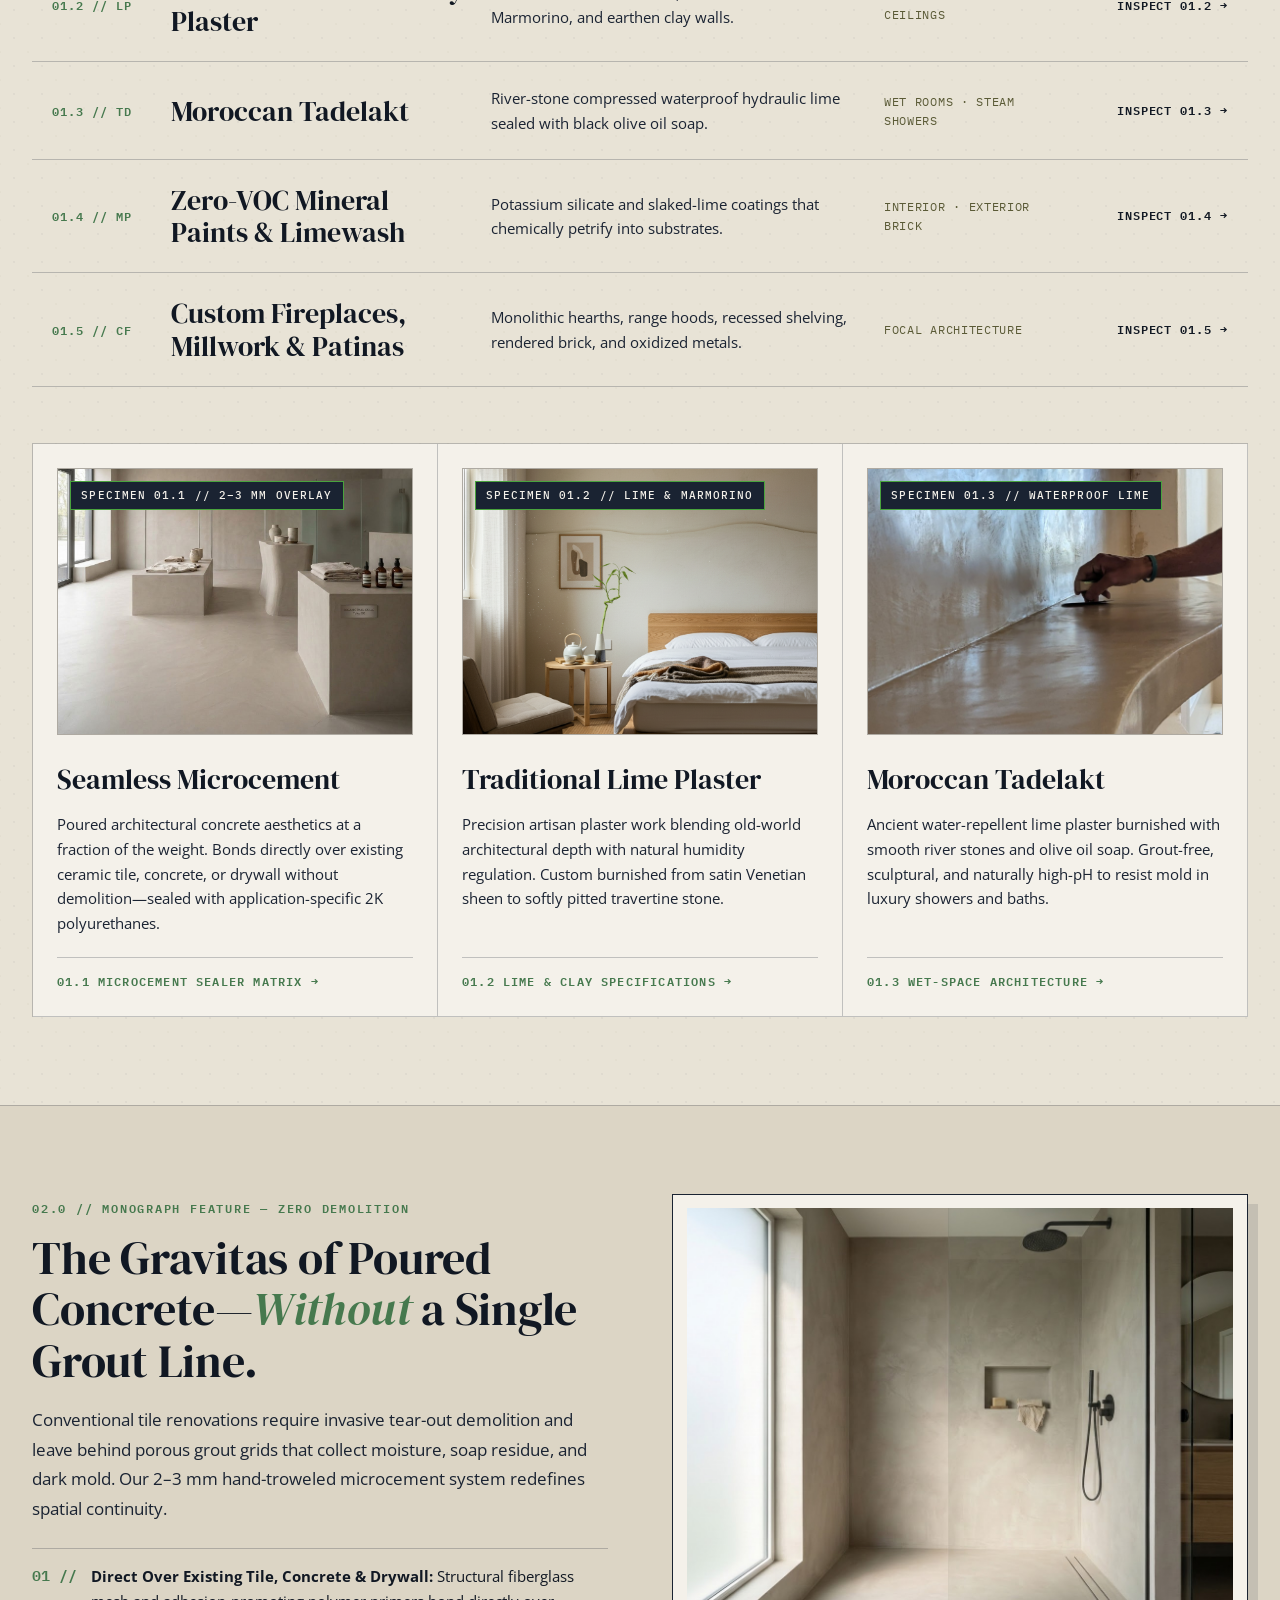
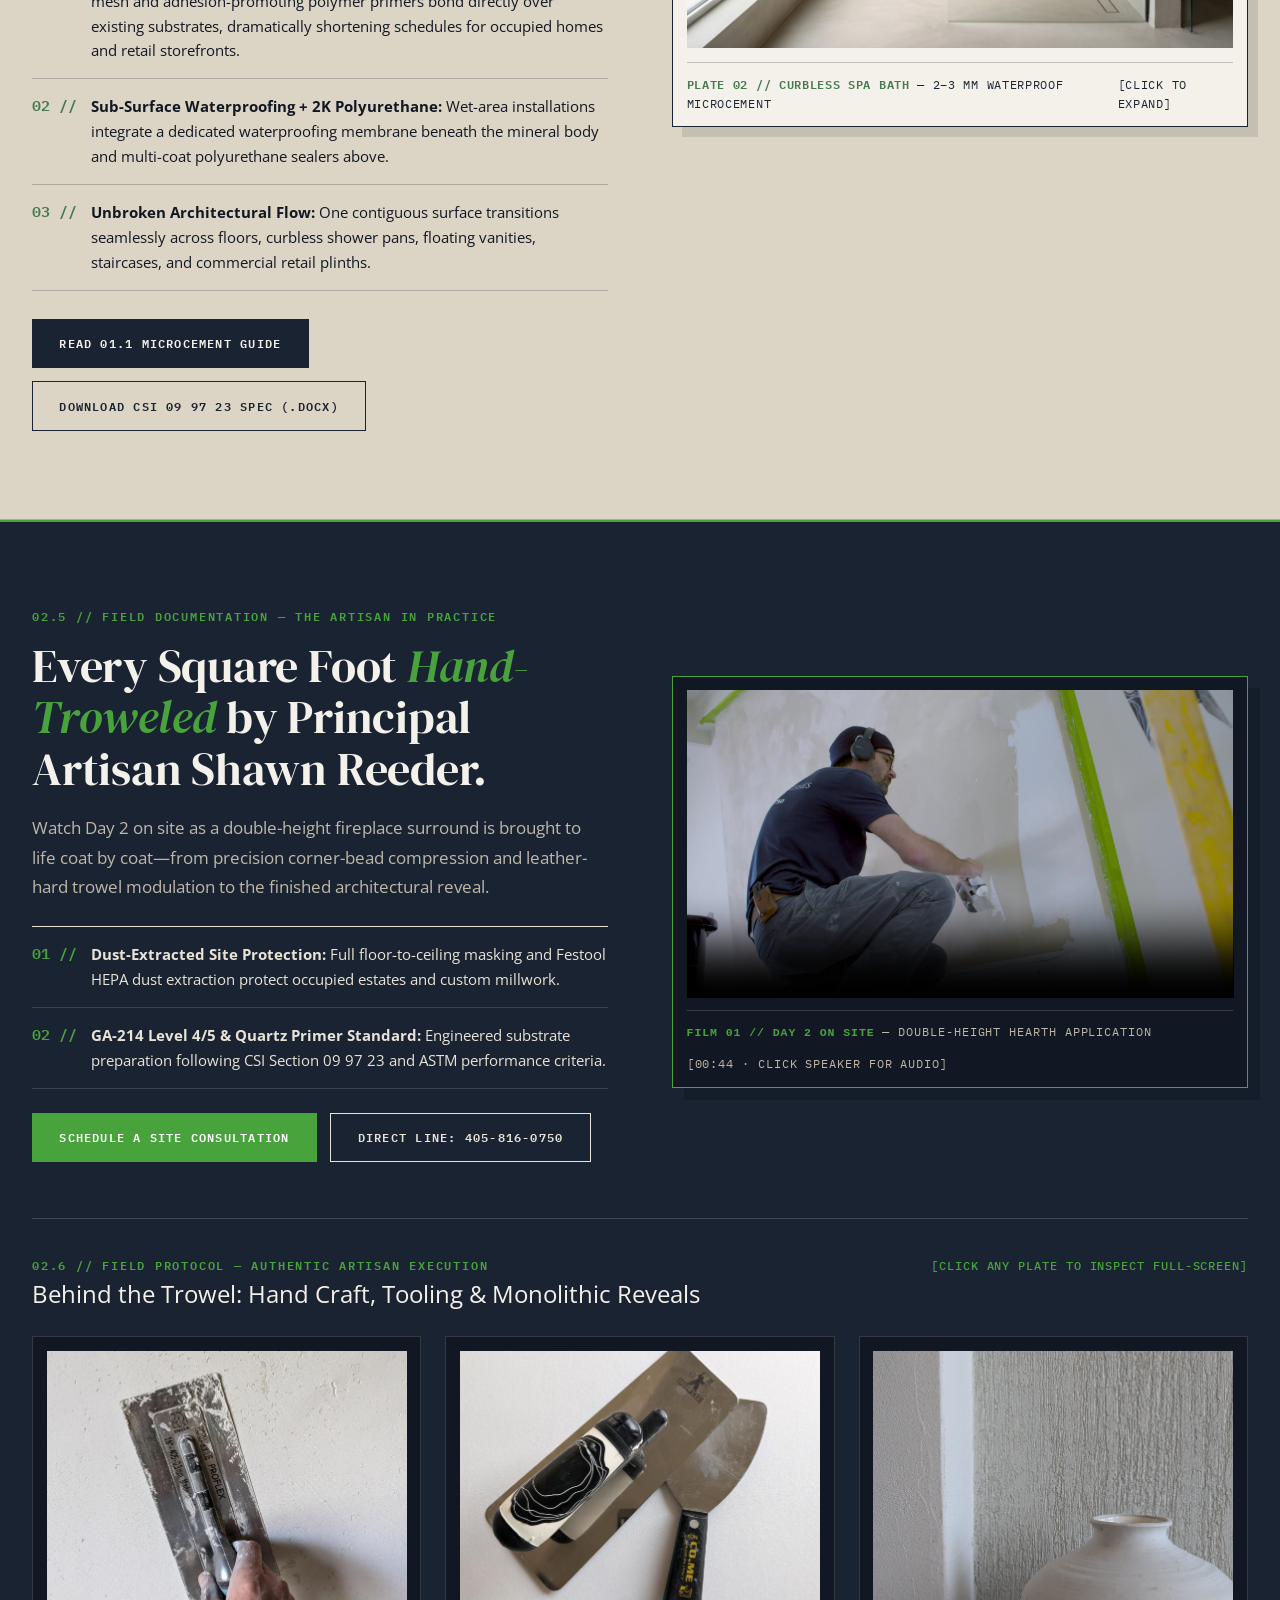
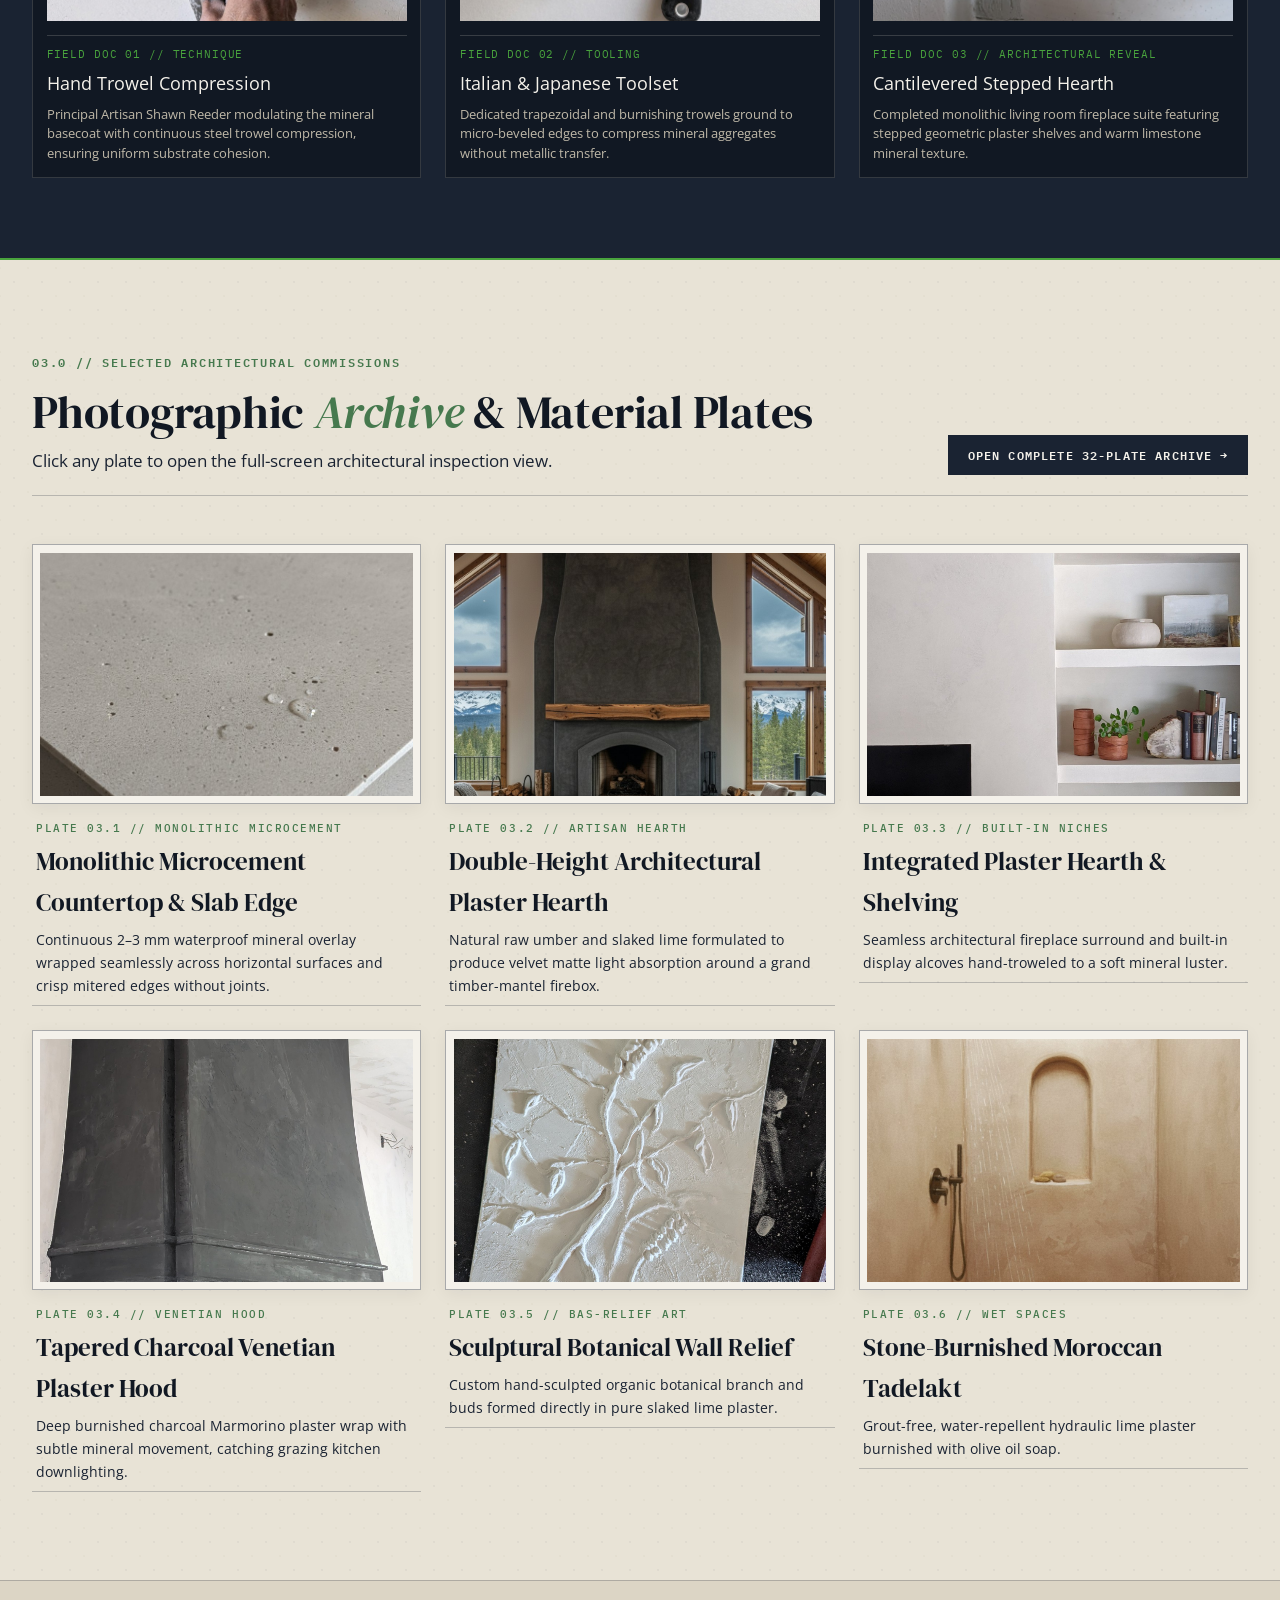
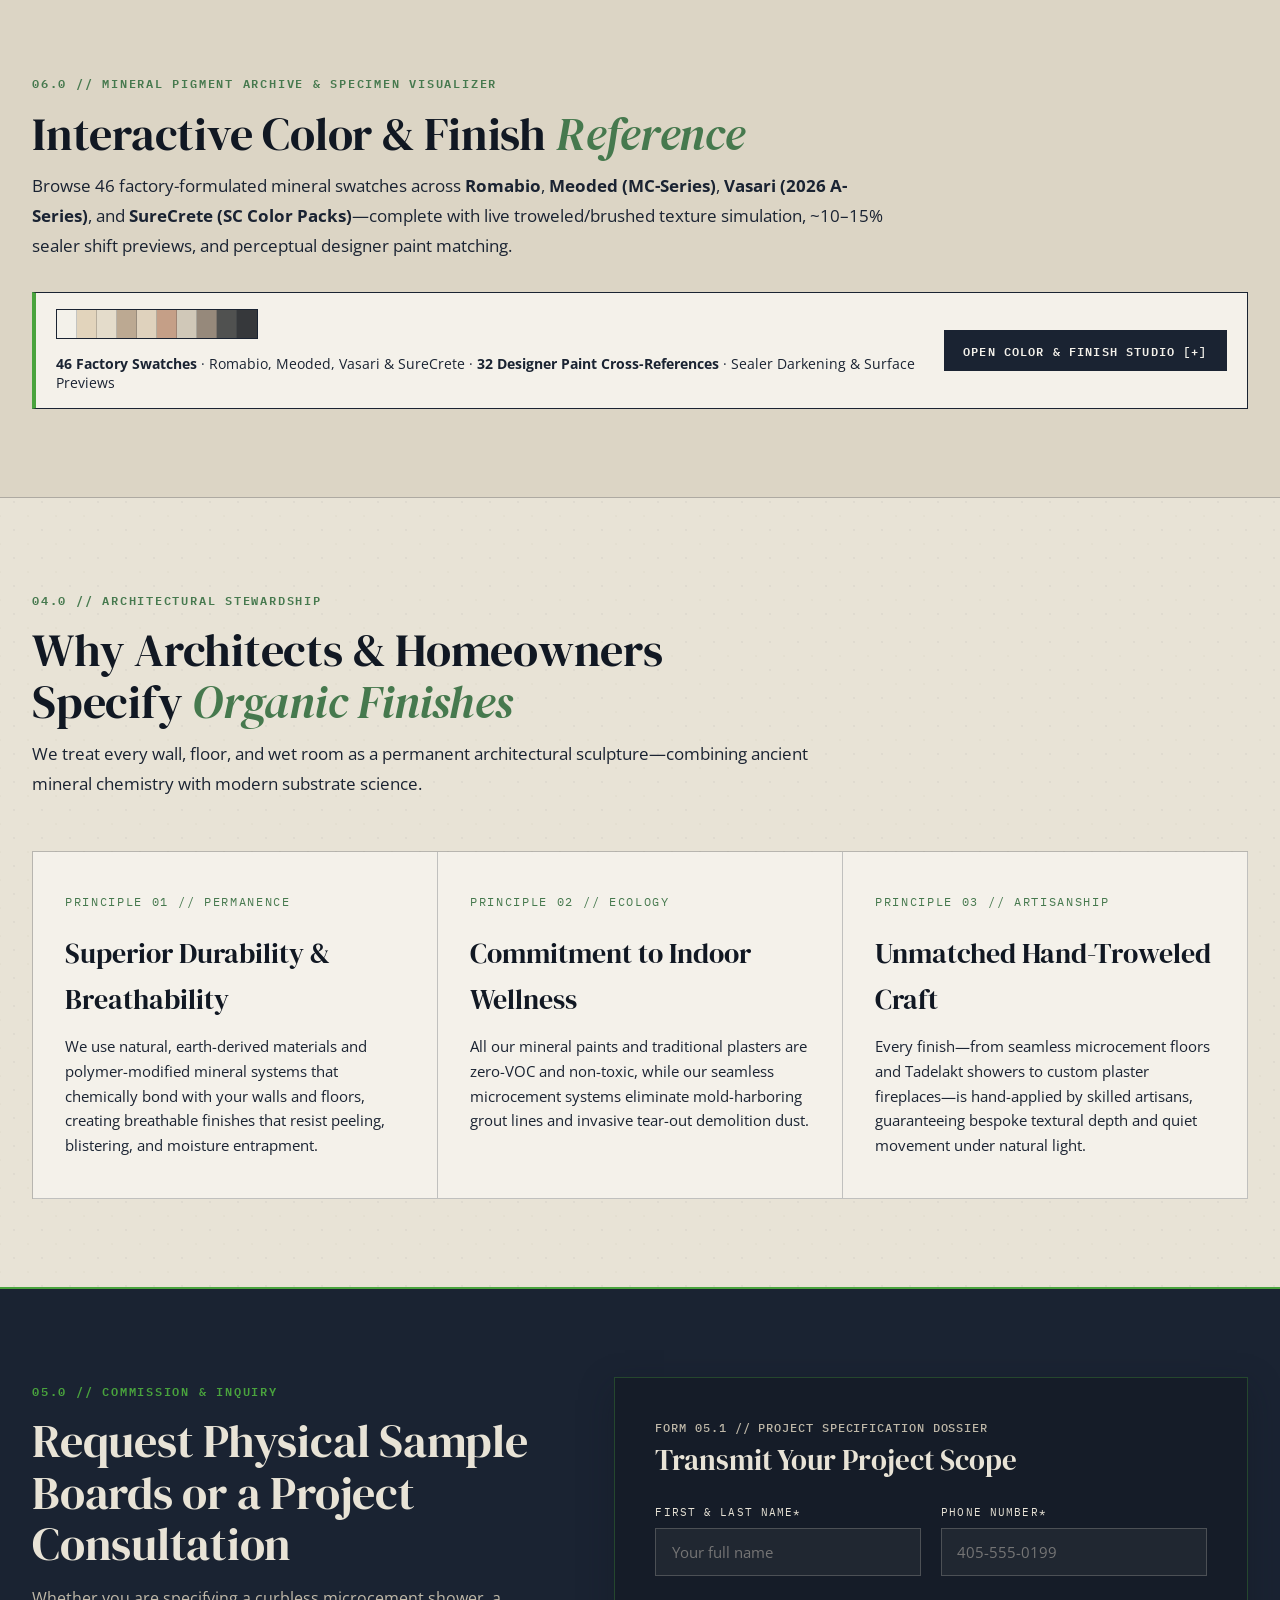
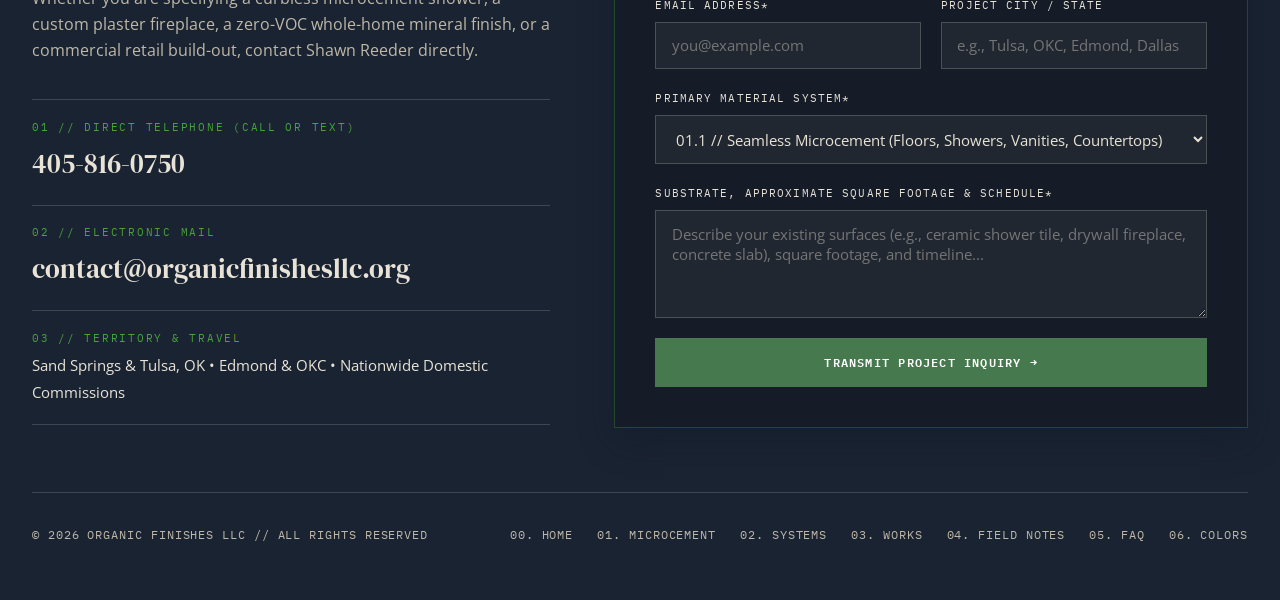
==== commit 66a484b3: "Arrange homepage Selected Architectural Commissions into two even rows of three smaller plates" ====
--- a/index.html
+++ b/index.html
@@ -370,9 +370,9 @@
           <a href="portfolio.html" class="btn btn-primary btn-sm">Open Complete 32-Plate Archive →</a>
         </div>
 
-        <div class="gallery-grid">
-          <!-- Span 7 -->
-          <article class="gallery-card wide-plate">
+        <div class="gallery-grid gallery-grid-3col">
+          <!-- Plate 1 -->
+          <article class="gallery-card">
             <div class="gallery-img-box">
               <img src="images/microcement-countertop-macro.jpg" alt="Seamless monolithic microcement countertop and architectural edge profile" />
             </div>
--- a/styles.css
+++ b/styles.css
@@ -828,6 +828,24 @@
   max-height: 540px;
 }
 
+.gallery-grid.gallery-grid-3col {
+  grid-template-columns: repeat(3, minmax(0, 1fr));
+  gap: 1.5rem;
+}
+
+.gallery-grid.gallery-grid-3col .gallery-card,
+.gallery-grid.gallery-grid-3col .gallery-card:nth-child(5n + 1),
+.gallery-grid.gallery-grid-3col .gallery-card:nth-child(5n + 2) {
+  grid-column: span 1;
+}
+
+.gallery-grid.gallery-grid-3col .gallery-img-box,
+.gallery-grid.gallery-grid-3col .gallery-card:nth-child(5n + 1) .gallery-img-box {
+  aspect-ratio: 4 / 3;
+  max-height: 260px;
+  padding: 0.45rem;
+}
+
 .gallery-img-box img {
   width: 100%;
   height: 100%;
@@ -1790,6 +1808,7 @@
   }
 
   .gallery-grid,
+  .gallery-grid.gallery-grid-3col,
   .pillars-grid,
   .blog-grid {
     grid-template-columns: minmax(0, 1fr);
@@ -2219,13 +2238,65 @@
 }
 
 /* ==========================================================================
-   COLOR & FINISH REFERENCE — INTERACTIVE SPECIMEN BOARD & 46-SWATCH ARCHIVE
+   COLOR & FINISH REFERENCE — COMPACT COLLAPSIBLE STUDIO & 46-SWATCH ARCHIVE
    Palette: Darkest Navy #1a2332 | Organic Green #49a33d | Gold #d9a441
    ========================================================================== */
+.of-cr-compact-bar {
+  display: flex;
+  align-items: center;
+  justify-content: space-between;
+  flex-wrap: wrap;
+  gap: 1rem;
+  background-color: var(--bg-card);
+  border: 1px solid var(--brand-navy);
+  border-left: 4px solid var(--brand-leaf);
+  padding: 1rem 1.25rem;
+}
+
+.of-cr-compact-left {
+  display: flex;
+  align-items: center;
+  flex-wrap: wrap;
+  gap: 0.9rem;
+  flex: 1;
+  min-width: 240px;
+}
+
+.of-cr-preview-strip {
+  display: inline-flex;
+  border: 1px solid var(--brand-navy);
+}
+
+.of-cr-mini-chip {
+  width: 20px;
+  height: 28px;
+  display: inline-block;
+  border-right: 1px solid rgba(26, 35, 50, 0.22);
+}
+
+.of-cr-mini-chip:last-child {
+  border-right: none;
+}
+
+.of-cr-compact-meta {
+  font-size: 0.85rem;
+  color: var(--text-secondary);
+  line-height: 1.4;
+}
+
+.of-cr-toggle-btn {
+  white-space: nowrap;
+}
+
 .of-cr-shell {
-  display: flex;
+  display: none;
   flex-direction: column;
-  gap: 1.75rem;
+  gap: 1.25rem;
+  margin-top: 1.25rem;
+}
+
+.of-cr-shell.is-open {
+  display: flex;
 }
 
 .of-cr-policy-bar {
@@ -2875,10 +2946,19 @@
   padding: 0.5rem 0.75rem;
 }
 
+.of-cr-swatch-scroll {
+  max-height: 460px;
+  overflow-y: auto;
+  padding-right: 0.35rem;
+  border: 1px solid rgba(26, 35, 50, 0.16);
+  background-color: rgba(244, 241, 234, 0.55);
+  padding: 0.65rem;
+}
+
 .of-cr-swatch-grid {
   display: grid;
-  grid-template-columns: repeat(auto-fill, minmax(175px, 1fr));
-  gap: 0.85rem;
+  grid-template-columns: repeat(auto-fill, minmax(136px, 1fr));
+  gap: 0.6rem;
 }
 
 .of-cr-swatch-card {
@@ -2889,22 +2969,22 @@
   cursor: pointer;
   display: flex;
   flex-direction: column;
-  transition: transform 0.16s ease, border-color 0.16s ease, box-shadow 0.16s ease;
+  transition: transform 0.14s ease, border-color 0.14s ease, box-shadow 0.14s ease;
 }
 
 .of-cr-swatch-card:hover {
-  transform: translateY(-2px);
+  transform: translateY(-1px);
   border-color: var(--brand-navy);
-  box-shadow: 0 8px 20px rgba(17, 24, 35, 0.12);
+  box-shadow: 0 6px 14px rgba(17, 24, 35, 0.1);
 }
 
 .of-cr-swatch-card.selected {
   border: 2px solid var(--brand-leaf);
-  box-shadow: 0 0 0 2px var(--brand-navy), 0 10px 24px rgba(17, 24, 35, 0.16);
+  box-shadow: 0 0 0 1px var(--brand-navy), 0 6px 16px rgba(17, 24, 35, 0.14);
 }
 
 .of-cr-swatch-tile {
-  height: 92px;
+  height: 54px;
   width: 100%;
   position: relative;
   border-bottom: 1px solid rgba(26, 35, 50, 0.18);
@@ -2913,41 +2993,41 @@
 
 .of-cr-tile-brand {
   position: absolute;
-  top: 0.4rem;
-  left: 0.45rem;
+  top: 0.3rem;
+  left: 0.35rem;
   background-color: rgba(26, 35, 50, 0.84);
   color: var(--brand-cream);
   font-family: var(--font-mono);
-  font-size: 0.56rem;
-  letter-spacing: 0.07em;
-  text-transform: uppercase;
-  padding: 0.12rem 0.36rem;
+  font-size: 0.52rem;
+  letter-spacing: 0.06em;
+  text-transform: uppercase;
+  padding: 0.08rem 0.3rem;
 }
 
 .of-cr-tile-sealed {
   position: absolute;
   bottom: 0;
   right: 0;
-  width: 44px;
-  height: 24px;
+  width: 38px;
+  height: 18px;
   border-top: 1px solid rgba(26, 35, 50, 0.35);
   border-left: 1px solid rgba(26, 35, 50, 0.35);
   display: flex;
   align-items: center;
   justify-content: center;
   font-family: var(--font-mono);
-  font-size: 0.5rem;
+  font-size: 0.46rem;
   font-weight: 600;
-  letter-spacing: 0.05em;
+  letter-spacing: 0.04em;
   color: rgba(255, 255, 255, 0.92);
   text-shadow: 0 1px 2px rgba(0, 0, 0, 0.75);
 }
 
 .of-cr-swatch-body {
-  padding: 0.65rem 0.72rem;
+  padding: 0.45rem 0.55rem;
   display: flex;
   flex-direction: column;
-  gap: 0.16rem;
+  gap: 0.1rem;
 }
 
 .of-cr-swatch-top {
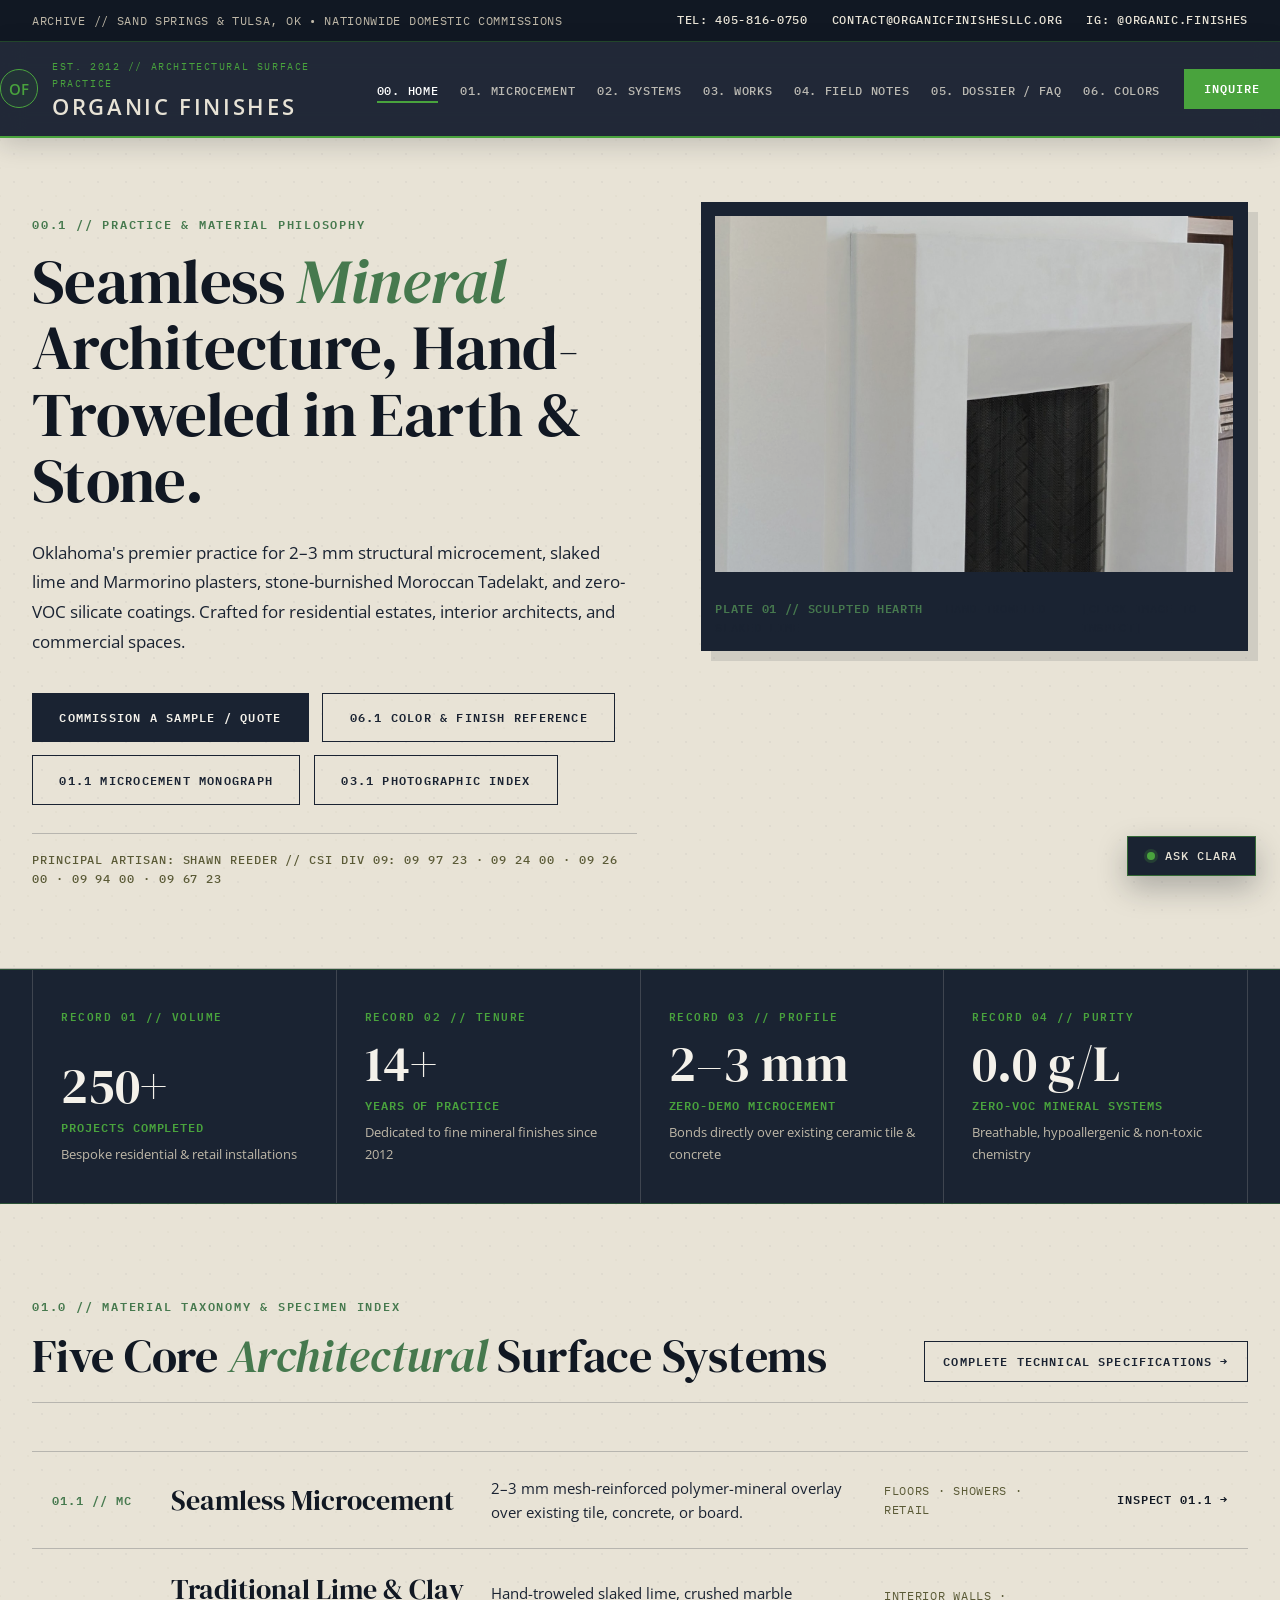
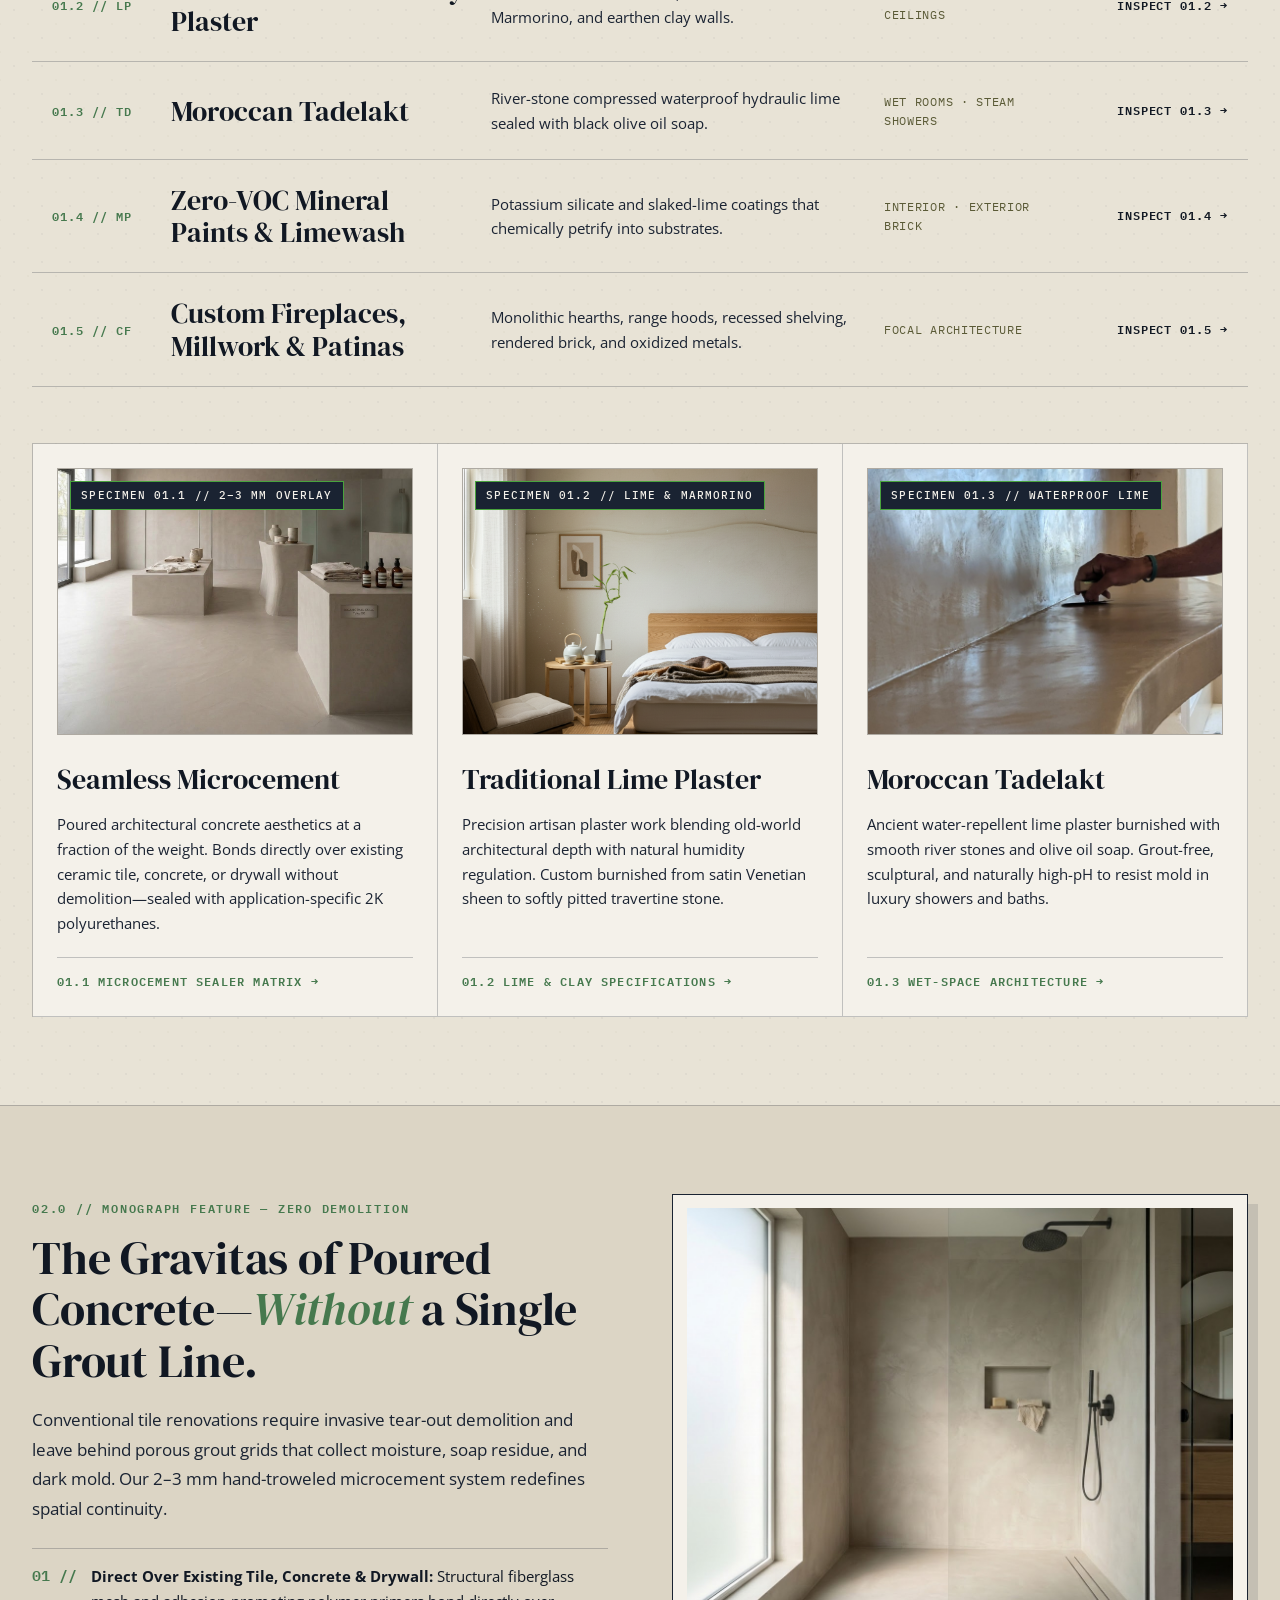
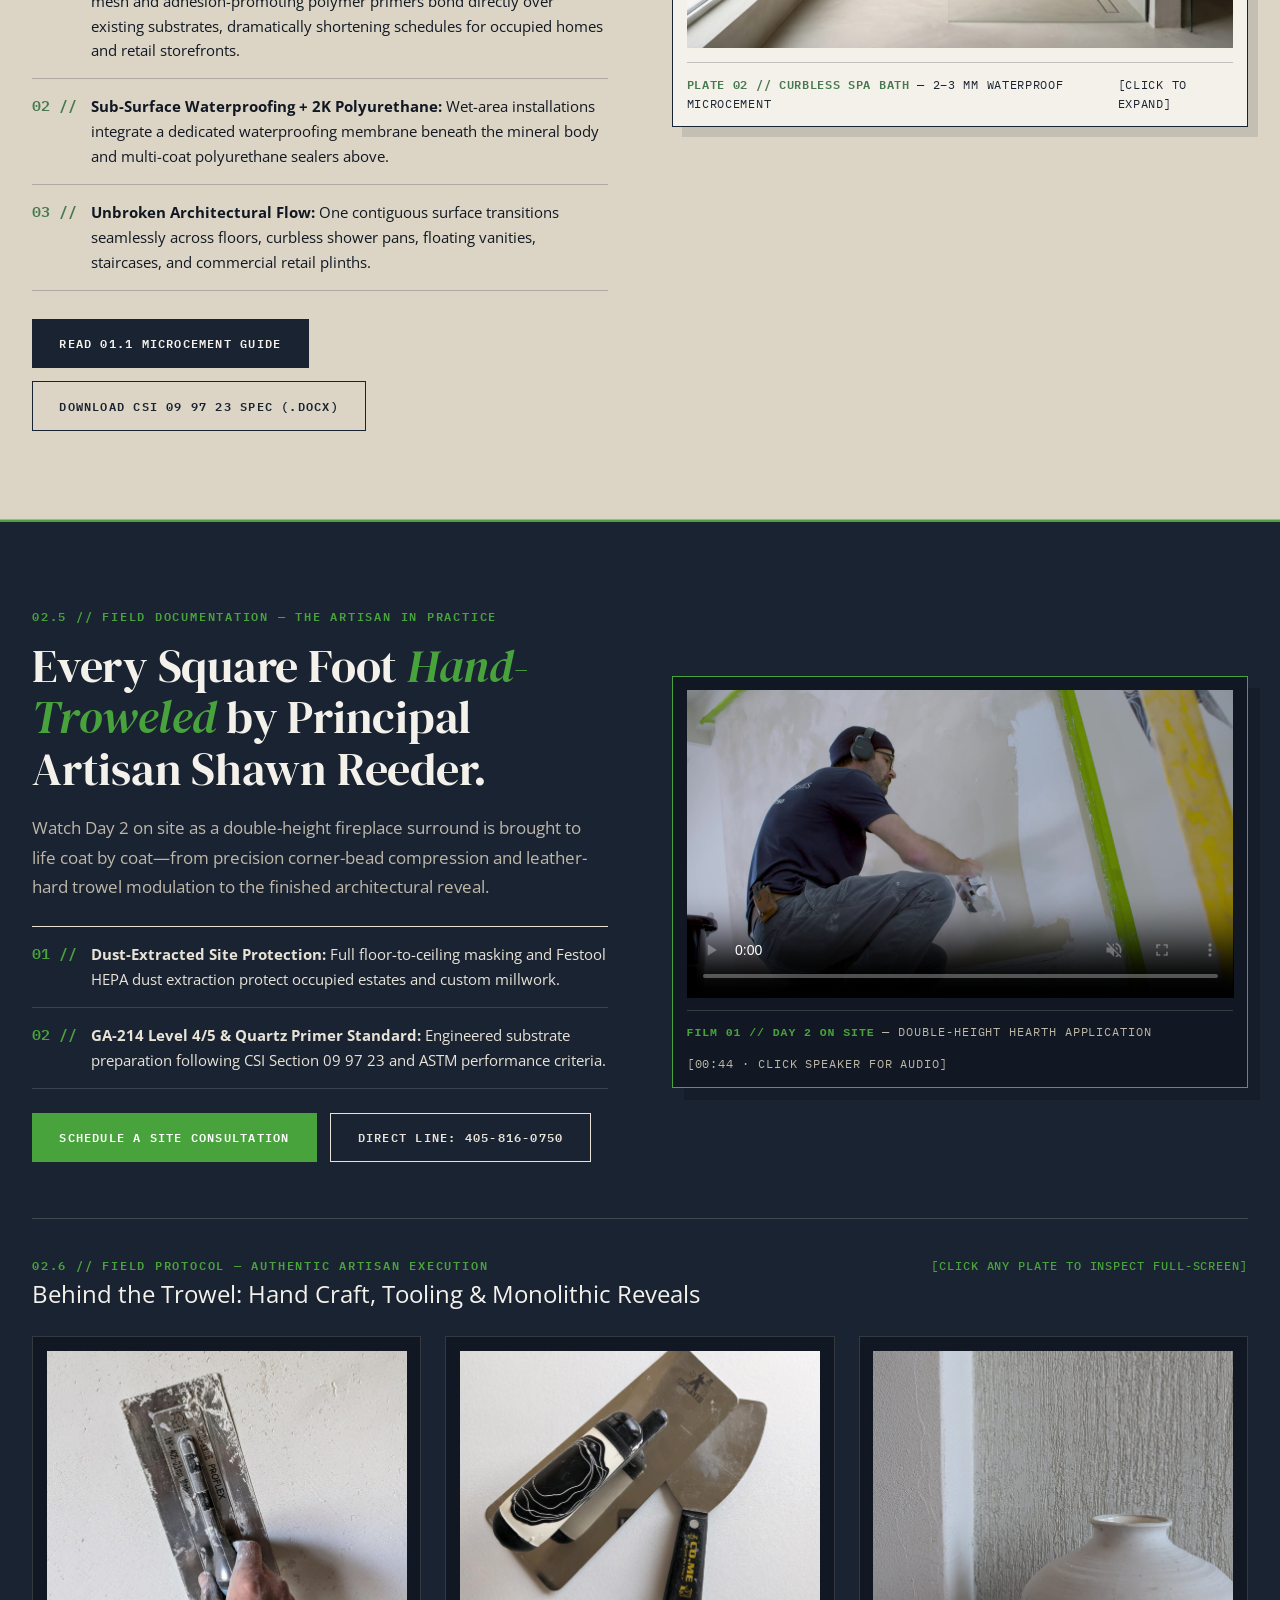
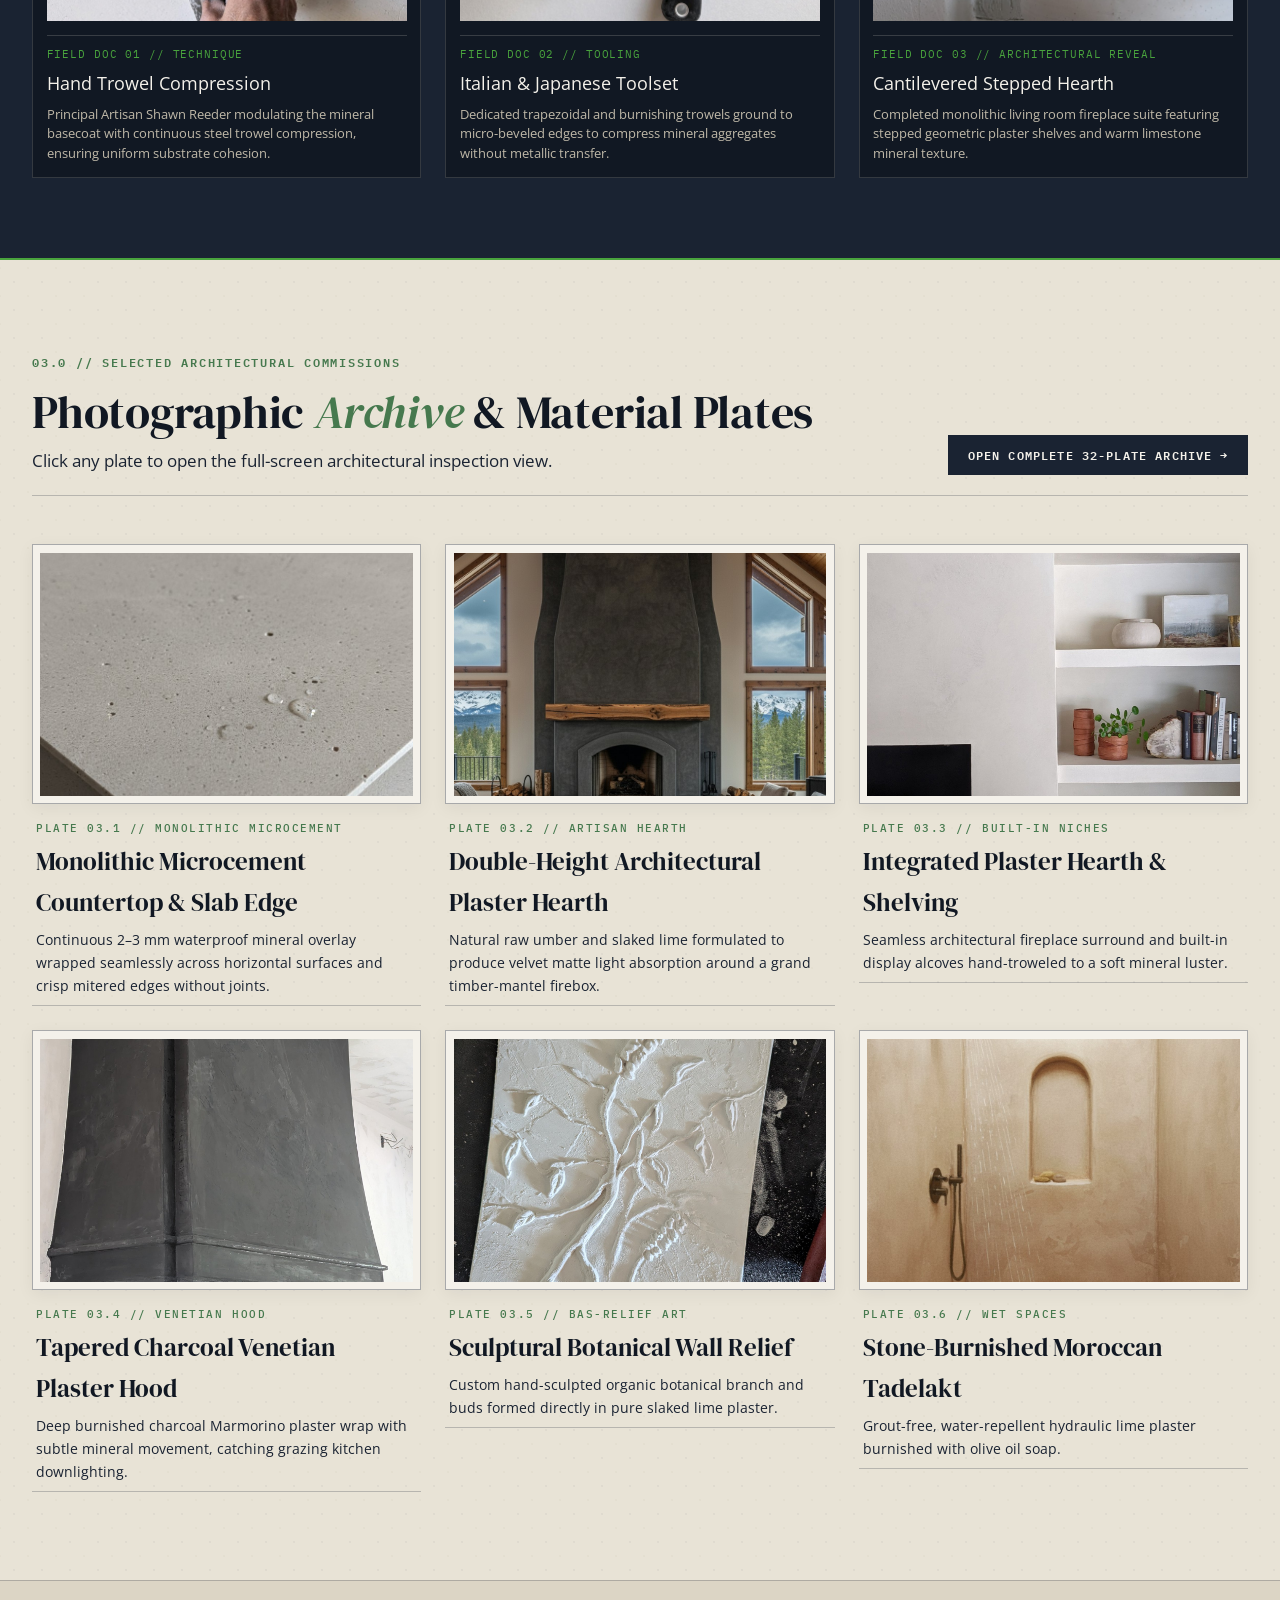
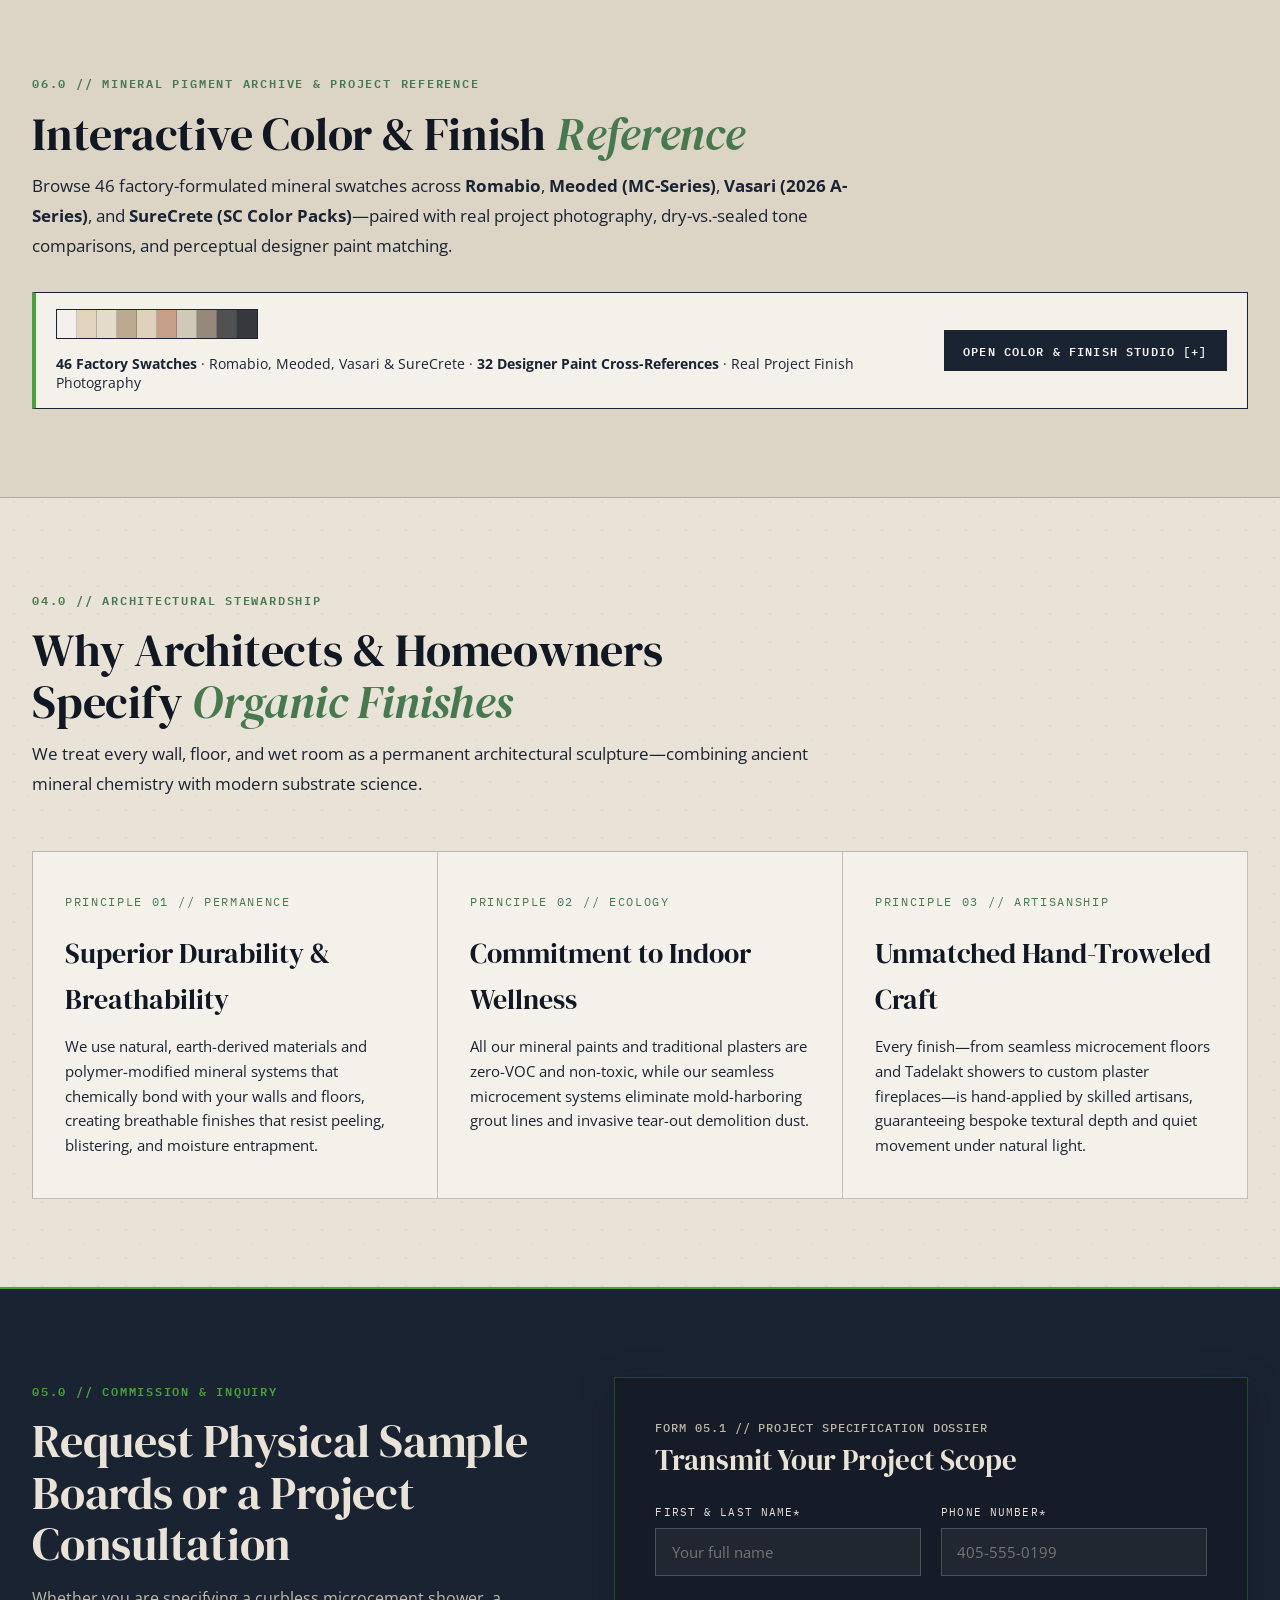
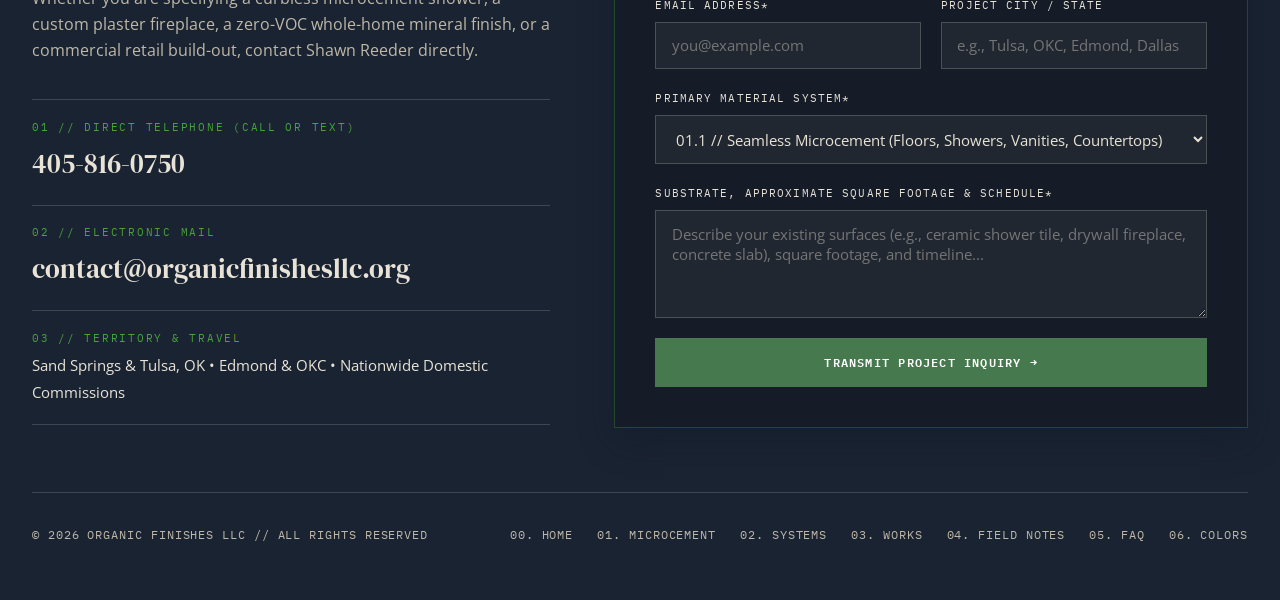
==== commit b729bb6f: "Replace canvas preview, view tabs, split toggle, and light slider with static real-photo display in " ====
--- a/index.html
+++ b/index.html
@@ -450,10 +450,10 @@
     <section id="color-reference" class="section section-travertine">
       <div class="container">
         <div class="section-header" style="max-width: 860px; margin-bottom: 2rem;">
-          <span class="eyebrow">06.0 // MINERAL PIGMENT ARCHIVE &amp; SPECIMEN VISUALIZER</span>
+          <span class="eyebrow">06.0 // MINERAL PIGMENT ARCHIVE &amp; PROJECT REFERENCE</span>
           <h2 class="heading-lg">Interactive Color &amp; Finish <em>Reference</em></h2>
           <p class="lead" style="margin-top: 0.75rem;">
-            Browse 46 factory-formulated mineral swatches across <strong>Romabio</strong>, <strong>Meoded (MC-Series)</strong>, <strong>Vasari (2026 A-Series)</strong>, and <strong>SureCrete (SC Color Packs)</strong>—complete with live troweled/brushed texture simulation, ~10–15% sealer shift previews, and perceptual designer paint matching.
+            Browse 46 factory-formulated mineral swatches across <strong>Romabio</strong>, <strong>Meoded (MC-Series)</strong>, <strong>Vasari (2026 A-Series)</strong>, and <strong>SureCrete (SC Color Packs)</strong>—paired with real project photography, dry-vs.-sealed tone comparisons, and perceptual designer paint matching.
           </p>
         </div>
 
--- a/styles.css
+++ b/styles.css
@@ -2618,89 +2618,47 @@
   box-shadow: 0 14px 32px rgba(17, 24, 35, 0.1);
 }
 
-.of-cr-view-tabs {
-  display: grid;
-  grid-template-columns: repeat(4, 1fr);
-  background-color: var(--brand-navy);
+.of-cr-photo-frame {
+  position: relative;
+  background-color: var(--brand-navy-deep);
   border-bottom: 1px solid var(--brand-navy);
-}
-
-.of-cr-view-tab {
-  background: transparent;
-  color: rgba(232, 227, 214, 0.76);
-  border: none;
-  border-right: 1px solid rgba(232, 227, 214, 0.14);
-  padding: 0.62rem 0.35rem;
-  font-family: var(--font-mono);
-  font-size: 0.66rem;
-  letter-spacing: 0.05em;
-  text-transform: uppercase;
-  cursor: pointer;
-  transition: all 0.18s ease;
-}
-
-.of-cr-view-tab:last-child {
-  border-right: none;
-}
-
-.of-cr-view-tab:hover {
-  color: #ffffff;
-}
-
-.of-cr-view-tab.active {
-  background-color: var(--brand-leaf);
-  color: #ffffff;
-  font-weight: 600;
-}
-
-.of-cr-canvas-wrap {
-  background-color: var(--brand-navy-deep);
-  line-height: 0;
-}
-
-#of-cr-canvas {
+  overflow: hidden;
+}
+
+.of-cr-ref-photo {
   width: 100%;
-  height: auto;
+  height: 235px;
+  object-fit: cover;
   display: block;
-  cursor: ew-resize;
-}
-
-.of-cr-canvas-controls {
-  padding: 0.7rem 1rem;
+}
+
+.of-cr-photo-caption {
   background-color: var(--brand-navy);
   color: var(--brand-cream);
-  display: flex;
-  flex-direction: column;
-  gap: 0.5rem;
-  font-size: 0.75rem;
-}
-
-.of-cr-toggle-label {
-  display: flex;
-  align-items: center;
-  gap: 0.5rem;
-  cursor: pointer;
-  font-family: var(--font-mono);
-  font-size: 0.67rem;
-  color: var(--brand-gold);
-}
-
-.of-cr-slider-row {
-  display: flex;
-  align-items: center;
-  justify-content: space-between;
-  gap: 0.75rem;
-  font-family: var(--font-mono);
-  font-size: 0.66rem;
-  text-transform: uppercase;
-  letter-spacing: 0.06em;
-  color: rgba(232, 227, 214, 0.82);
-}
-
-.of-cr-slider-row input[type='range'] {
-  flex: 1;
-  accent-color: var(--brand-leaf);
-  cursor: pointer;
+  font-family: var(--font-mono);
+  font-size: 0.64rem;
+  letter-spacing: 0.08em;
+  text-transform: uppercase;
+  padding: 0.45rem 0.85rem;
+  border-top: 1px solid rgba(232, 227, 214, 0.16);
+}
+
+.of-cr-tone-compare-bar {
+  display: grid;
+  grid-template-columns: 1fr 1fr;
+  height: 24px;
+  border: 1px solid var(--brand-navy);
+  margin: 0.25rem 0 0.35rem;
+}
+
+.of-cr-tone-half {
+  display: block;
+  width: 100%;
+  height: 100%;
+}
+
+.of-cr-tone-half:first-child {
+  border-right: 1px solid rgba(26, 35, 50, 0.35);
 }
 
 .of-cr-dossier {
